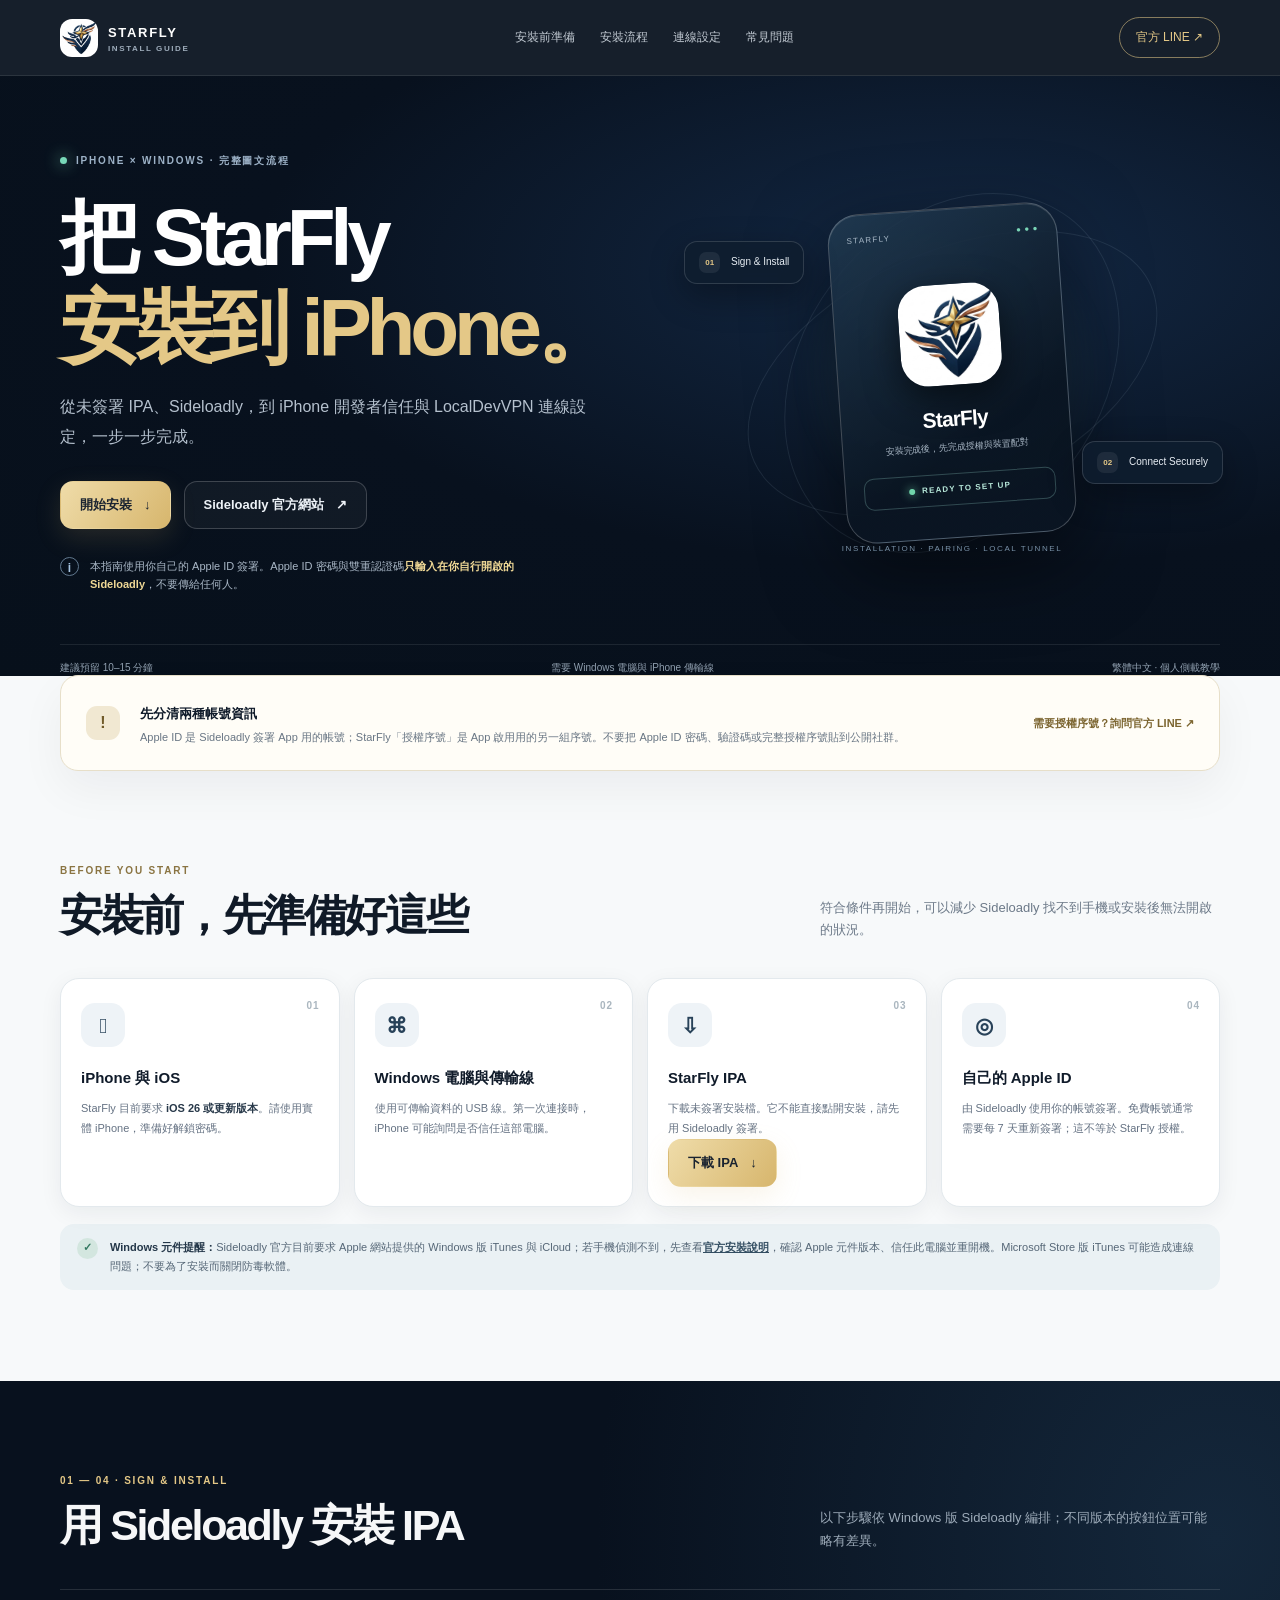
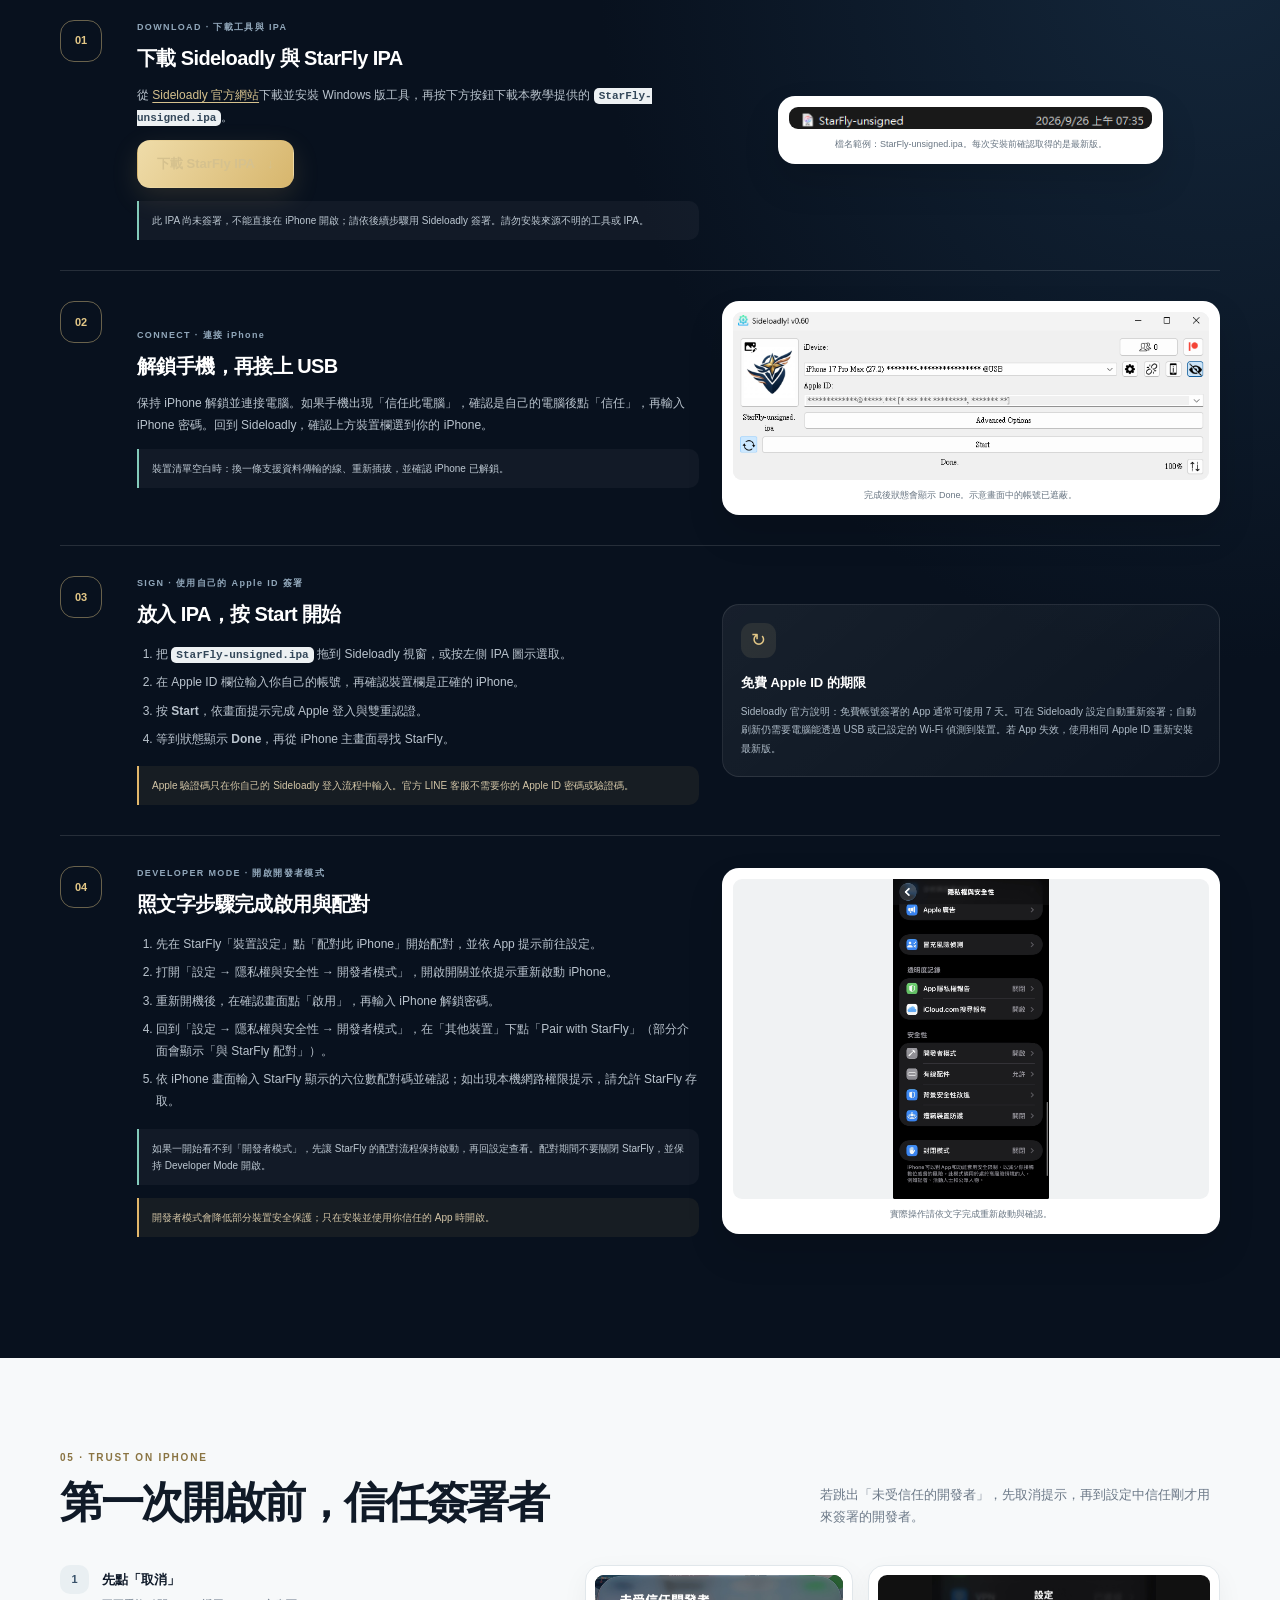
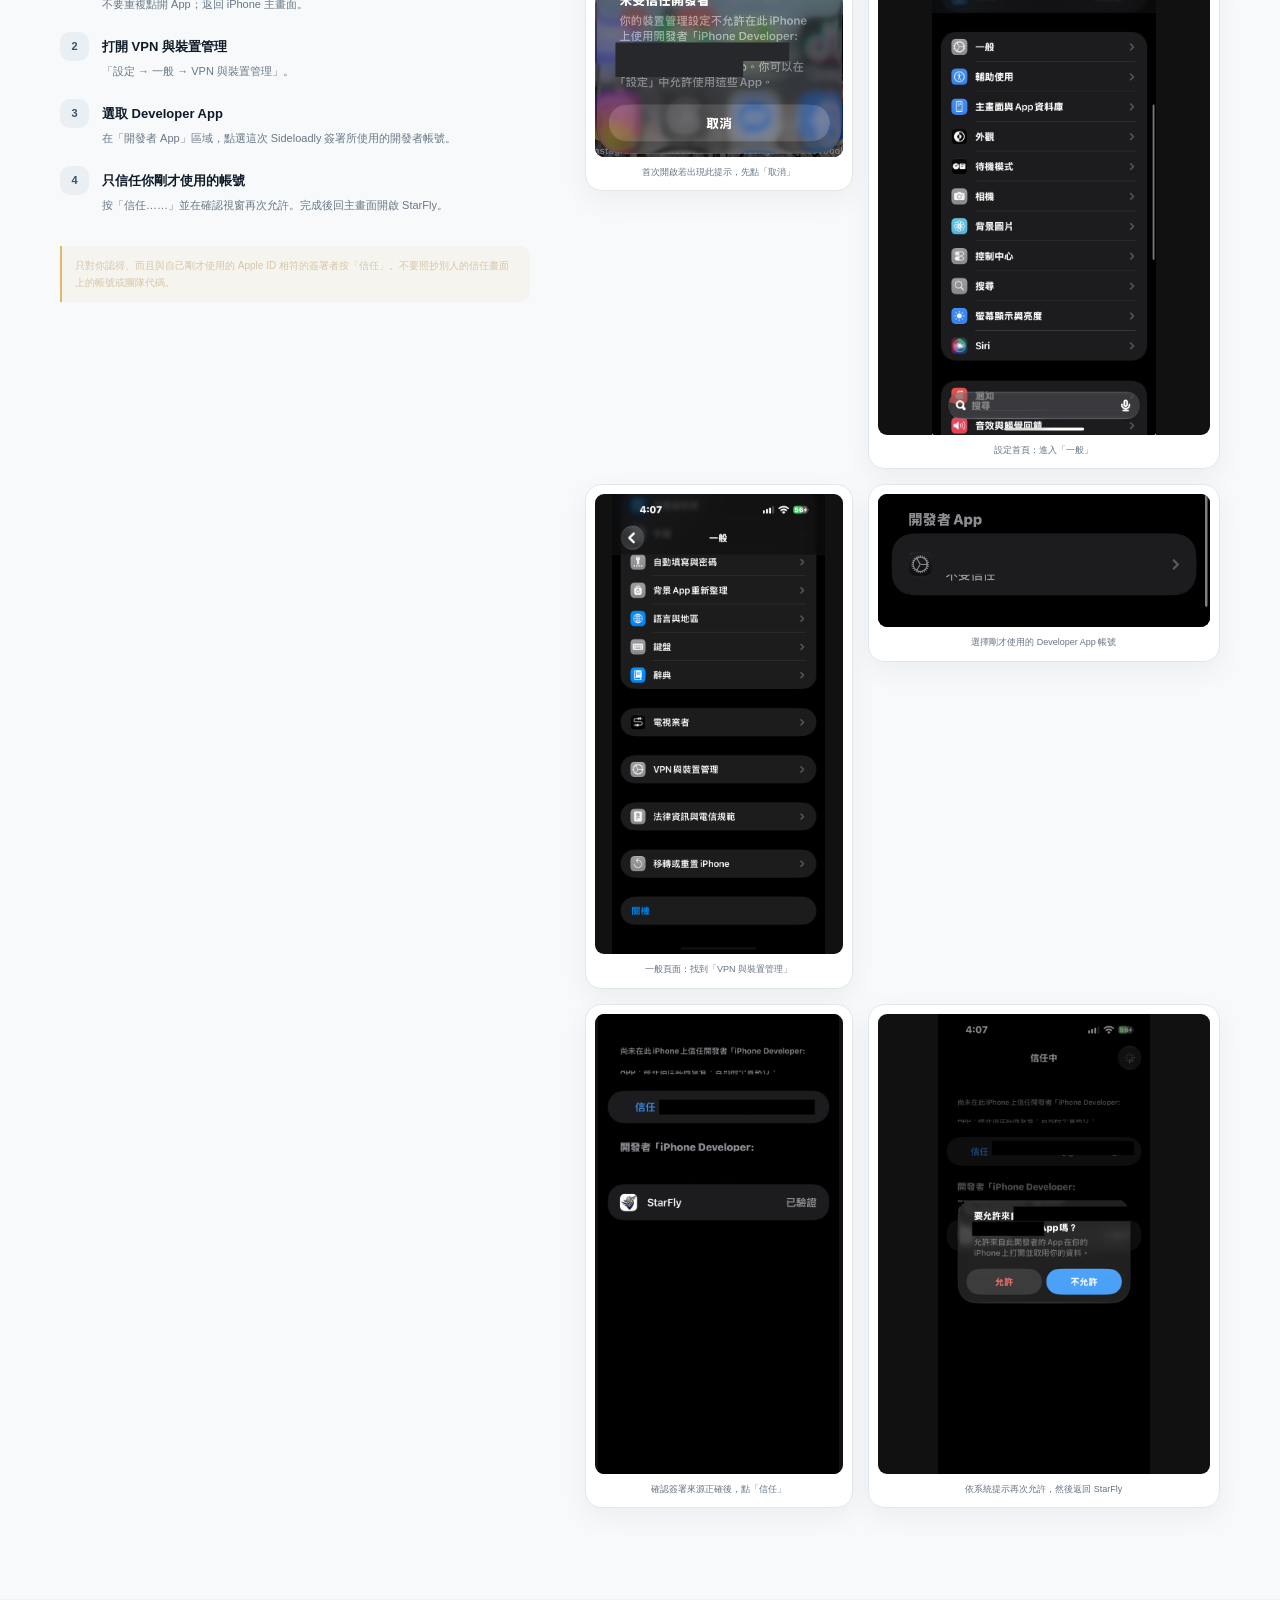
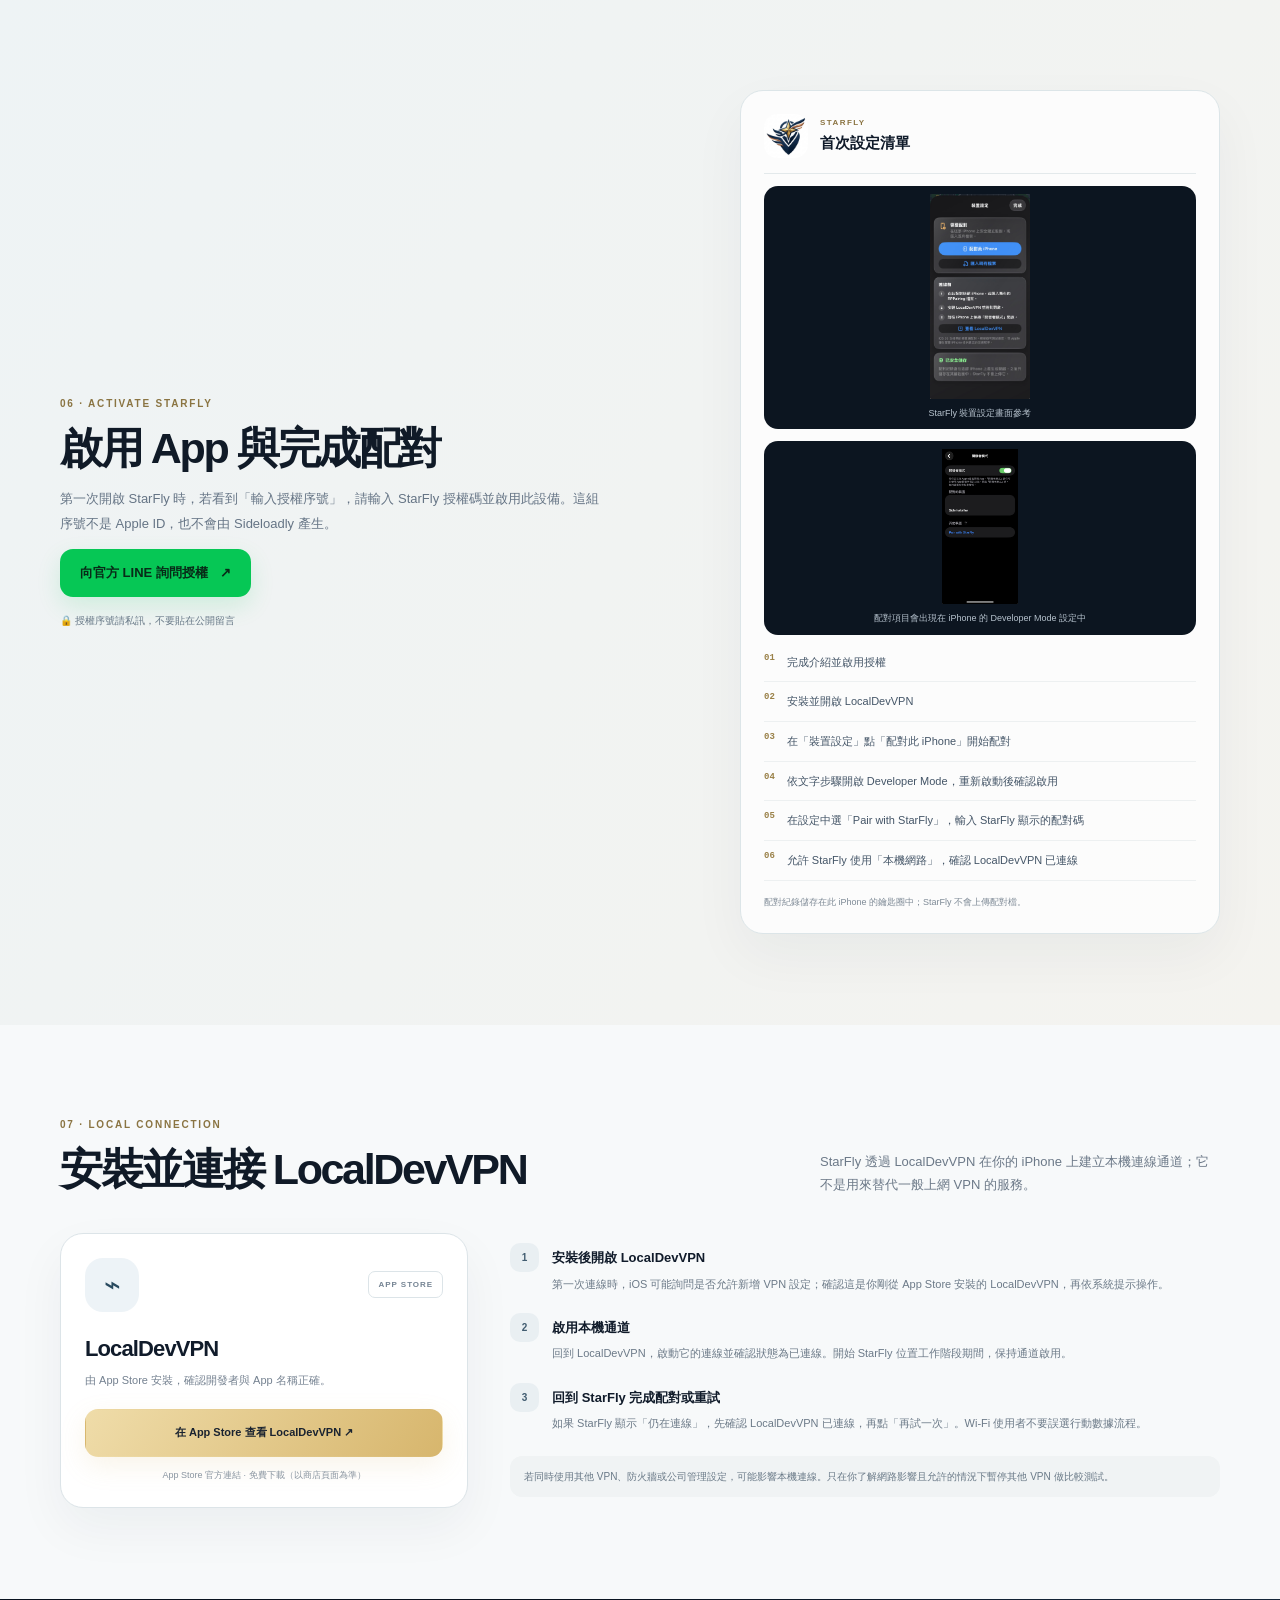
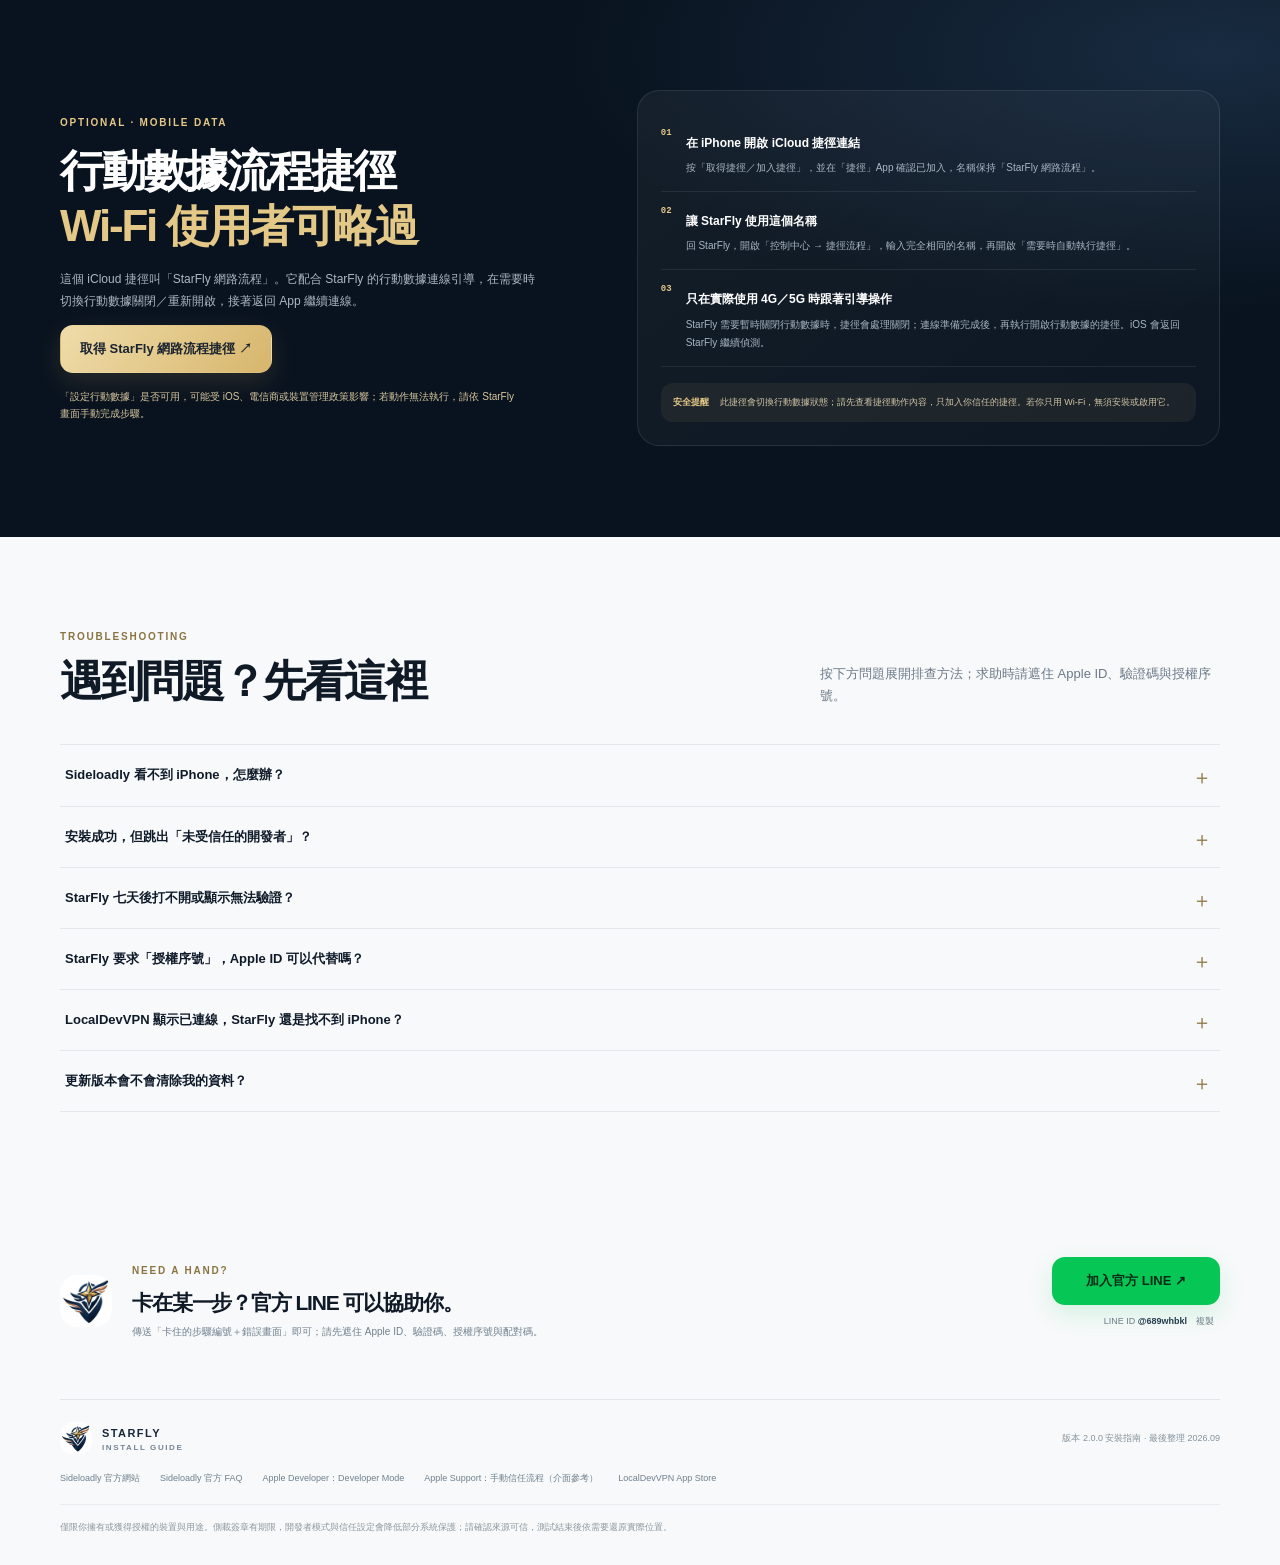
==== index.html @ 3bee4341 "Add files via upload" ====
<!doctype html>
<html lang="zh-Hant">
<head>
  <meta charset="utf-8">
  <meta name="viewport" content="width=device-width, initial-scale=1">
  <meta name="theme-color" content="#08111e">
  <meta name="description" content="StarFly iPhone 安裝教學：使用 Windows 與 Sideloadly 簽署安裝 IPA，設定開發者信任、LocalDevVPN 和 StarFly 網路流程捷徑。">
  <title>StarFly 安裝指南｜Sideloadly、LocalDevVPN 與捷徑設定</title>
  <link rel="icon" href="assets/starfly-icon.png" type="image/png">
  <link rel="stylesheet" href="styles.css">
</head>
<body>
  <a class="skip-link" href="#main">跳至教學內容</a>
  <header class="topbar">
    <a class="brand" href="#top" aria-label="StarFly 安裝指南首頁">
      <img src="assets/starfly-icon.png" alt="StarFly 圖示">
      <span>STARFLY <small>INSTALL GUIDE</small></span>
    </a>
    <nav aria-label="主要導覽">
      <a href="#prepare">安裝前準備</a>
      <a href="#install">安裝流程</a>
      <a href="#network">連線設定</a>
      <a href="#help">常見問題</a>
    </nav>
    <a class="top-contact" href="https://line.me/R/ti/p/@689whbkl" target="_blank" rel="noopener noreferrer">官方 LINE <span aria-hidden="true">↗</span></a>
  </header>

  <main id="main">
    <section class="hero wrap" id="top">
      <div class="hero-copy">
        <div class="eyebrow"><span class="live-dot"></span> iPHONE × WINDOWS · 完整圖文流程</div>
        <h1>把 StarFly<br><em>安裝到 iPhone。</em></h1>
        <p class="hero-lede">從未簽署 IPA、Sideloadly，到 iPhone 開發者信任與 LocalDevVPN 連線設定，一步一步完成。</p>
        <div class="hero-actions">
          <a class="button button-primary" href="#prepare">開始安裝 <span aria-hidden="true">↓</span></a>
          <a class="button button-quiet" href="https://sideloadly.io/" target="_blank" rel="noopener noreferrer">Sideloadly 官方網站 <span aria-hidden="true">↗</span></a>
        </div>
        <div class="hero-note"><span class="note-icon">i</span><span>本指南使用你自己的 Apple ID 簽署。Apple ID 密碼與雙重認證碼<strong>只輸入在你自行開啟的 Sideloadly</strong>，不要傳給任何人。</span></div>
      </div>
      <div class="hero-art" aria-label="StarFly 安裝流程示意">
        <div class="orbit orbit-one"></div><div class="orbit orbit-two"></div>
        <div class="hero-glow"></div>
        <div class="phone-card">
          <div class="phone-top"><span>STARFLY</span><span class="phone-signal">● ● ●</span></div>
          <img src="assets/starfly-icon.png" alt="StarFly App 圖示" class="phone-icon">
          <div class="phone-title">StarFly</div>
          <div class="phone-subtitle">安裝完成後，先完成授權與裝置配對</div>
          <div class="phone-status"><span></span> READY TO SET UP</div>
        </div>
        <div class="floating-tag tag-sign"><span>01</span> Sign & Install</div>
        <div class="floating-tag tag-connect"><span>02</span> Connect Securely</div>
        <div class="hero-caption">INSTALLATION · PAIRING · LOCAL TUNNEL</div>
      </div>
      <div class="hero-bottom"><span>建議預留 10–15 分鐘</span><span>需要 Windows 電腦與 iPhone 傳輸線</span><span>繁體中文 · 個人側載教學</span></div>
    </section>

    <section class="notice-strip wrap" aria-label="重要說明">
      <div class="notice-mark">!</div>
      <div><strong>先分清兩種帳號資訊</strong><p>Apple ID 是 Sideloadly 簽署 App 用的帳號；StarFly「授權序號」是 App 啟用用的另一組序號。不要把 Apple ID 密碼、驗證碼或完整授權序號貼到公開社群。</p></div>
      <a href="https://line.me/R/ti/p/@689whbkl" target="_blank" rel="noopener noreferrer">需要授權序號？詢問官方 LINE <span aria-hidden="true">↗</span></a>
    </section>

    <section class="section wrap" id="prepare">
      <div class="section-heading">
        <div><div class="eyebrow">BEFORE YOU START</div><h2>安裝前，先準備好這些</h2></div>
        <p>符合條件再開始，可以減少 Sideloadly 找不到手機或安裝後無法開啟的狀況。</p>
      </div>
      <div class="prep-grid">
        <article class="prep-card"><span class="prep-number">01</span><div class="prep-icon"></div><h3>iPhone 與 iOS</h3><p>StarFly 目前要求 <strong>iOS 26 或更新版本</strong>。請使用實體 iPhone，準備好解鎖密碼。</p></article>
        <article class="prep-card"><span class="prep-number">02</span><div class="prep-icon">⌘</div><h3>Windows 電腦與傳輸線</h3><p>使用可傳輸資料的 USB 線。第一次連接時，iPhone 可能詢問是否信任這部電腦。</p></article>
        <article class="prep-card"><span class="prep-number">03</span><div class="prep-icon">⇩</div><h3>StarFly IPA</h3><p>下載未簽署安裝檔。它不能直接點開安裝，請先用 Sideloadly 簽署。</p><a class="button button-primary" href="downloads/StarFly-unsigned.ipa" download="StarFly-unsigned.ipa">下載 IPA <span aria-hidden="true">↓</span></a></article>
        <article class="prep-card"><span class="prep-number">04</span><div class="prep-icon">◎</div><h3>自己的 Apple ID</h3><p>由 Sideloadly 使用你的帳號簽署。免費帳號通常需要每 7 天重新簽署；這不等於 StarFly 授權。</p></article>
      </div>
      <div class="small-callout"><span class="check">✓</span><span><strong>Windows 元件提醒：</strong>Sideloadly 官方目前要求 Apple 網站提供的 Windows 版 iTunes 與 iCloud；若手機偵測不到，先查看<a href="https://sideloadly.io/" target="_blank" rel="noopener noreferrer">官方安裝說明</a>，確認 Apple 元件版本、信任此電腦並重開機。Microsoft Store 版 iTunes 可能造成連線問題；不要為了安裝而關閉防毒軟體。</span></div>
    </section>

    <section class="section section-dark" id="install">
      <div class="wrap">
        <div class="section-heading">
          <div><div class="eyebrow">01 — 04 · SIGN & INSTALL</div><h2>用 Sideloadly 安裝 IPA</h2></div>
          <p>以下步驟依 Windows 版 Sideloadly 編排；不同版本的按鈕位置可能略有差異。</p>
        </div>

        <div class="steps">
          <article class="step-row">
            <div class="step-index">01</div>
            <div class="step-body"><div class="step-label">DOWNLOAD · 下載工具與 IPA</div><h3>下載 Sideloadly 與 StarFly IPA</h3><p>從 <a href="https://sideloadly.io/" target="_blank" rel="noopener noreferrer">Sideloadly 官方網站</a>下載並安裝 Windows 版工具，再按下方按鈕下載本教學提供的 <code>StarFly-unsigned.ipa</code>。</p><a class="button button-primary" href="downloads/StarFly-unsigned.ipa" download="StarFly-unsigned.ipa">下載 StarFly IPA <span aria-hidden="true">↓</span></a><div class="step-tip">此 IPA 尚未簽署，不能直接在 iPhone 開啟；請依後續步驟用 Sideloadly 簽署。請勿安裝來源不明的工具或 IPA。</div></div>
            <figure class="step-visual compact-figure"><img src="assets/01-ipa-file.png" alt="Windows 檔案總管中的 StarFly-unsigned IPA 檔案示意"><figcaption>檔名範例：StarFly-unsigned.ipa。每次安裝前確認取得的是最新版。</figcaption></figure>
          </article>

          <article class="step-row">
            <div class="step-index">02</div>
            <div class="step-body"><div class="step-label">CONNECT · 連接 iPhone</div><h3>解鎖手機，再接上 USB</h3><p>保持 iPhone 解鎖並連接電腦。如果手機出現「信任此電腦」，確認是自己的電腦後點「信任」，再輸入 iPhone 密碼。回到 Sideloadly，確認上方裝置欄選到你的 iPhone。</p><div class="step-tip">裝置清單空白時：換一條支援資料傳輸的線、重新插拔，並確認 iPhone 已解鎖。</div></div>
            <figure class="step-visual"><img src="assets/02-sideloadly.png" alt="Sideloadly 顯示已選擇 iPhone 與 StarFly IPA，狀態 Done"><figcaption>完成後狀態會顯示 Done。示意畫面中的帳號已遮蔽。</figcaption></figure>
          </article>

          <article class="step-row">
            <div class="step-index">03</div>
            <div class="step-body"><div class="step-label">SIGN · 使用自己的 Apple ID 簽署</div><h3>放入 IPA，按 Start 開始</h3><ol class="compact-list"><li>把 <code>StarFly-unsigned.ipa</code> 拖到 Sideloadly 視窗，或按左側 IPA 圖示選取。</li><li>在 Apple ID 欄位輸入你自己的帳號，再確認裝置欄是正確的 iPhone。</li><li>按 <strong>Start</strong>，依畫面提示完成 Apple 登入與雙重認證。</li><li>等到狀態顯示 <strong>Done</strong>，再從 iPhone 主畫面尋找 StarFly。</li></ol><div class="step-tip step-warning">Apple 驗證碼只在你自己的 Sideloadly 登入流程中輸入。官方 LINE 客服不需要你的 Apple ID 密碼或驗證碼。</div></div>
            <div class="mini-panel"><span class="mini-icon">↻</span><strong>免費 Apple ID 的期限</strong><p>Sideloadly 官方說明：免費帳號簽署的 App 通常可使用 7 天。可在 Sideloadly 設定自動重新簽署；自動刷新仍需要電腦能透過 USB 或已設定的 Wi‑Fi 偵測到裝置。若 App 失效，使用相同 Apple ID 重新安裝最新版。</p></div>
          </article>

          <article class="step-row">
            <div class="step-index">04</div>
            <div class="step-body"><div class="step-label">DEVELOPER MODE · 開啟開發者模式</div><h3>照文字步驟完成啟用與配對</h3><ol class="compact-list"><li>先在 StarFly「裝置設定」點「配對此 iPhone」開始配對，並依 App 提示前往設定。</li><li>打開「設定 → 隱私權與安全性 → 開發者模式」，開啟開關並依提示重新啟動 iPhone。</li><li>重新開機後，在確認畫面點「啟用」，再輸入 iPhone 解鎖密碼。</li><li>回到「設定 → 隱私權與安全性 → 開發者模式」，在「其他裝置」下點「Pair with StarFly」（部分介面會顯示「與 StarFly 配對」）。</li><li>依 iPhone 畫面輸入 StarFly 顯示的六位數配對碼並確認；如出現本機網路權限提示，請允許 StarFly 存取。</li></ol><div class="step-tip">如果一開始看不到「開發者模式」，先讓 StarFly 的配對流程保持啟動，再回設定查看。配對期間不要關閉 StarFly，並保持 Developer Mode 開啟。</div><div class="step-tip step-warning">開發者模式會降低部分裝置安全保護；只在安裝並使用你信任的 App 時開啟。</div></div>
            <figure class="step-visual devmode-visual"><img src="assets/06-developer-mode-enabled.png" alt="iPhone 隱私權與安全性中的開發者模式設定畫面"><figcaption>實際操作請依文字完成重新啟動與確認。</figcaption></figure>
          </article>
        </div>
      </div>
    </section>

    <section class="section wrap" id="trust">
      <div class="section-heading">
        <div><div class="eyebrow">05 · TRUST ON IPHONE</div><h2>第一次開啟前，信任簽署者</h2></div>
        <p>若跳出「未受信任的開發者」，先取消提示，再到設定中信任剛才用來簽署的開發者。</p>
      </div>
      <div class="trust-layout">
        <div class="trust-steps">
          <div class="trust-step"><span>1</span><div><strong>先點「取消」</strong><p>不要重複點開 App；返回 iPhone 主畫面。</p></div></div>
          <div class="trust-step"><span>2</span><div><strong>打開 VPN 與裝置管理</strong><p>「設定 → 一般 → VPN 與裝置管理」。</p></div></div>
          <div class="trust-step"><span>3</span><div><strong>選取 Developer App</strong><p>在「開發者 App」區域，點選這次 Sideloadly 簽署所使用的開發者帳號。</p></div></div>
          <div class="trust-step"><span>4</span><div><strong>只信任你剛才使用的帳號</strong><p>按「信任……」並在確認視窗再次允許。完成後回主畫面開啟 StarFly。</p></div></div>
          <div class="step-tip step-warning">只對你認得、而且與自己剛才使用的 Apple ID 相符的簽署者按「信任」。不要照抄別人的信任畫面上的帳號或團隊代碼。</div>
        </div>
        <div class="trust-gallery">
          <figure><img src="assets/08-untrusted-developer-redacted.png" alt="iPhone 首次開啟時的未受信任開發者提示，帳號與團隊代碼已遮蔽"><figcaption>首次開啟若出現此提示，先點「取消」</figcaption></figure>
          <figure><img src="assets/03-settings-general.png" alt="iPhone 設定頁面，顯示一般選項"><figcaption>設定首頁：進入「一般」</figcaption></figure>
          <figure><img src="assets/04-vpn-device-management.png" alt="iPhone 一般設定中的 VPN 與裝置管理選項"><figcaption>一般頁面：找到「VPN 與裝置管理」</figcaption></figure>
          <figure><img src="assets/09-developer-app-redacted.png" alt="開發者 App 清單，帳號已遮蔽"><figcaption>選擇剛才使用的 Developer App 帳號</figcaption></figure>
          <figure><img src="assets/10-trust-developer-redacted.png" alt="iPhone 信任開發者確認畫面，個人帳號已遮蔽"><figcaption>確認簽署來源正確後，點「信任」</figcaption></figure>
          <figure><img src="assets/11-trust-confirmation-redacted.png" alt="iPhone 再次確認是否允許開發者 App，個人帳號已遮蔽"><figcaption>依系統提示再次允許，然後返回 StarFly</figcaption></figure>
        </div>
      </div>
    </section>

    <section class="section section-tint" id="activate">
      <div class="wrap activation-layout">
        <div><div class="eyebrow">06 · ACTIVATE STARFLY</div><h2>啟用 App 與完成配對</h2><p class="section-intro">第一次開啟 StarFly 時，若看到「輸入授權序號」，請輸入 StarFly 授權碼並啟用此設備。這組序號不是 Apple ID，也不會由 Sideloadly 產生。</p><a class="button button-line" href="https://line.me/R/ti/p/@689whbkl" target="_blank" rel="noopener noreferrer">向官方 LINE 詢問授權 <span aria-hidden="true">↗</span></a><div class="privacy-chip">🔒 授權序號請私訊，不要貼在公開留言</div></div>
        <div class="activation-card"><div class="activation-card-head"><img src="assets/starfly-icon.png" alt=""><div><span>STARFLY</span><strong>首次設定清單</strong></div></div><figure class="setup-reference"><img src="assets/05-device-setup.png" alt="StarFly 裝置設定畫面，包含配對此 iPhone 與連線前準備"><figcaption>StarFly 裝置設定畫面參考</figcaption></figure><figure class="setup-reference setup-reference-compact"><img src="assets/07-pairing-settings-redacted.png" alt="iPhone Developer Mode 頁面中的 Pair with StarFly 選項，裝置名稱已遮蔽"><figcaption>配對項目會出現在 iPhone 的 Developer Mode 設定中</figcaption></figure><ul><li><span>01</span>完成介紹並啟用授權</li><li><span>02</span>安裝並開啟 LocalDevVPN</li><li><span>03</span>在「裝置設定」點「配對此 iPhone」開始配對</li><li><span>04</span>依文字步驟開啟 Developer Mode，重新啟動後確認啟用</li><li><span>05</span>在設定中選「Pair with StarFly」，輸入 StarFly 顯示的配對碼</li><li><span>06</span>允許 StarFly 使用「本機網路」，確認 LocalDevVPN 已連線</li></ul><div class="activation-foot">配對紀錄儲存在此 iPhone 的鑰匙圈中；StarFly 不會上傳配對檔。</div></div>
      </div>
    </section>

    <section class="section wrap" id="network">
      <div class="section-heading">
        <div><div class="eyebrow">07 · LOCAL CONNECTION</div><h2>安裝並連接 LocalDevVPN</h2></div>
        <p>StarFly 透過 LocalDevVPN 在你的 iPhone 上建立本機連線通道；它不是用來替代一般上網 VPN 的服務。</p>
      </div>
      <div class="vpn-layout">
        <div class="vpn-card">
          <div class="vpn-card-top"><div class="vpn-emblem">⌁</div><span class="store-badge">APP STORE</span></div>
          <div class="vpn-card-title">LocalDevVPN</div><p>由 App Store 安裝，確認開發者與 App 名稱正確。</p>
          <a class="button button-primary button-full" href="https://apps.apple.com/app/localdevvpn/id6755608044" target="_blank" rel="noopener noreferrer">在 App Store 查看 LocalDevVPN ↗</a>
          <span class="vpn-footnote">App Store 官方連結 · 免費下載（以商店頁面為準）</span>
        </div>
        <div class="vpn-instructions"><div class="vpn-line"><span>1</span><div><strong>安裝後開啟 LocalDevVPN</strong><p>第一次連線時，iOS 可能詢問是否允許新增 VPN 設定；確認這是你剛從 App Store 安裝的 LocalDevVPN，再依系統提示操作。</p></div></div><div class="vpn-line"><span>2</span><div><strong>啟用本機通道</strong><p>回到 LocalDevVPN，啟動它的連線並確認狀態為已連線。開始 StarFly 位置工作階段期間，保持通道啟用。</p></div></div><div class="vpn-line"><span>3</span><div><strong>回到 StarFly 完成配對或重試</strong><p>如果 StarFly 顯示「仍在連線」，先確認 LocalDevVPN 已連線，再點「再試一次」。Wi‑Fi 使用者不要誤選行動數據流程。</p></div></div><div class="subtle-note">若同時使用其他 VPN、防火牆或公司管理設定，可能影響本機連線。只在你了解網路影響且允許的情況下暫停其他 VPN 做比較測試。</div></div>
      </div>
    </section>

    <section class="section section-dark shortcut-section" id="shortcut">
      <div class="wrap shortcut-layout">
        <div><div class="eyebrow">OPTIONAL · MOBILE DATA</div><h2>行動數據流程捷徑<br><em>Wi‑Fi 使用者可略過</em></h2><p>這個 iCloud 捷徑叫「StarFly 網路流程」。它配合 StarFly 的行動數據連線引導，在需要時切換行動數據關閉／重新開啟，接著返回 App 繼續連線。</p><a class="button button-primary" href="https://www.icloud.com/shortcuts/21f20ca0ad8946f9ade191c02793a96c" target="_blank" rel="noopener noreferrer">取得 StarFly 網路流程捷徑 ↗</a><div class="shortcut-warning">「設定行動數據」是否可用，可能受 iOS、電信商或裝置管理政策影響；若動作無法執行，請依 StarFly 畫面手動完成步驟。</div></div>
        <div class="shortcut-steps"><div class="shortcut-step"><span>01</span><div><strong>在 iPhone 開啟 iCloud 捷徑連結</strong><p>按「取得捷徑／加入捷徑」，並在「捷徑」App 確認已加入，名稱保持「StarFly 網路流程」。</p></div></div><div class="shortcut-step"><span>02</span><div><strong>讓 StarFly 使用這個名稱</strong><p>回 StarFly，開啟「控制中心 → 捷徑流程」，輸入完全相同的名稱，再開啟「需要時自動執行捷徑」。</p></div></div><div class="shortcut-step"><span>03</span><div><strong>只在實際使用 4G／5G 時跟著引導操作</strong><p>StarFly 需要暫時關閉行動數據時，捷徑會處理關閉；連線準備完成後，再執行開啟行動數據的捷徑。iOS 會返回 StarFly 繼續偵測。</p></div></div><div class="shortcut-note"><strong>安全提醒</strong><span>此捷徑會切換行動數據狀態；請先查看捷徑動作內容，只加入你信任的捷徑。若你只用 Wi‑Fi，無須安裝或啟用它。</span></div></div>
      </div>
    </section>

    <section class="section wrap" id="help">
      <div class="section-heading"><div><div class="eyebrow">TROUBLESHOOTING</div><h2>遇到問題？先看這裡</h2></div><p>按下方問題展開排查方法；求助時請遮住 Apple ID、驗證碼與授權序號。</p></div>
      <div class="faq-list">
        <details><summary>Sideloadly 看不到 iPhone，怎麼辦？</summary><div><p>解鎖 iPhone、重新插拔資料線，並在手機端允許「信任此電腦」。確認電腦已安裝 Sideloadly 官方要求的 Apple 裝置元件；重新啟動 Sideloadly 和電腦後再試。不要下載不明的驅動程式。</p></div></details>
        <details><summary>安裝成功，但跳出「未受信任的開發者」？</summary><div><p>先取消提示，再到「設定 → 一般 → VPN 與裝置管理 → 開發者 App」，選取你剛才在 Sideloadly 使用的開發者並按「信任」。信任前先確認 IPA 來源和開發者身分。</p></div></details>
        <details><summary>StarFly 七天後打不開或顯示無法驗證？</summary><div><p>免費 Apple ID 的簽署效期通常為 7 天，且同時可側載的 App 數量有限。用同一個 Apple ID 重新側載最新版 IPA，或事先在 Sideloadly 啟用自動刷新並確保電腦能偵測 iPhone。更新時不要先刪除舊 App，否則可能清掉本機設定並需要重新配對。</p></div></details>
        <details><summary>StarFly 要求「授權序號」，Apple ID 可以代替嗎？</summary><div><p>不可以。Apple ID 只供 Sideloadly 簽署；StarFly 授權序號是獨立的設備授權。請透過官方 LINE <a href="https://line.me/R/ti/p/@689whbkl" target="_blank" rel="noopener noreferrer">@689whbkl</a> 詢問。不要在公開頁面張貼完整序號。</p></div></details>
        <details><summary>LocalDevVPN 顯示已連線，StarFly 還是找不到 iPhone？</summary><div><p>確認配對的是目前這部實體 iPhone，允許 StarFly 使用本機網路，並確認 LocalDevVPN 通道仍開啟。Wi‑Fi 請使用 Wi‑Fi 連線流程；只有真的在使用 4G／5G 時才選行動數據流程。前往 StarFly「設定 → 連線診斷」可查看狀態。</p></div></details>
        <details><summary>更新版本會不會清除我的資料？</summary><div><p>使用相同 Apple ID 安裝相同 StarFly App 的新版 IPA，通常可覆蓋更新並保留 App 資料。不要先刪除 App；若要換簽署帳號或遇到簽章錯誤，先洽官方 LINE 確認再處理。</p></div></details>
      </div>
    </section>

    <section class="closing wrap">
      <div class="closing-mark"><img src="assets/starfly-icon.png" alt="StarFly"></div>
      <div><div class="eyebrow">NEED A HAND?</div><h2>卡在某一步？官方 LINE 可以協助你。</h2><p>傳送「卡住的步驟編號＋錯誤畫面」即可；請先遮住 Apple ID、驗證碼、授權序號與配對碼。</p></div>
      <div class="line-cta"><a class="button button-line" href="https://line.me/R/ti/p/@689whbkl" target="_blank" rel="noopener noreferrer">加入官方 LINE ↗</a><button id="copyLine" type="button" aria-label="複製官方 LINE ID">LINE ID <strong>@689whbkl</strong>　複製</button><span id="copyStatus" aria-live="polite"></span></div>
    </section>
  </main>

  <footer class="footer wrap" id="sources">
    <div class="footer-top"><a class="brand footer-brand" href="#top"><img src="assets/starfly-icon.png" alt=""><span>STARFLY <small>INSTALL GUIDE</small></span></a><span>版本 2.0.0 安裝指南 · 最後整理 2026.09</span></div>
    <div class="footer-links"><a href="https://sideloadly.io/" target="_blank" rel="noopener noreferrer">Sideloadly 官方網站</a><a href="https://sideloadly.io/faq" target="_blank" rel="noopener noreferrer">Sideloadly 官方 FAQ</a><a href="https://developer.apple.com/documentation/xcode/enabling-developer-mode-on-a-device?language=objc" target="_blank" rel="noopener noreferrer">Apple Developer：Developer Mode</a><a href="https://support.apple.com/zh-tw/118254" target="_blank" rel="noopener noreferrer">Apple Support：手動信任流程（介面參考）</a><a href="https://apps.apple.com/app/localdevvpn/id6755608044" target="_blank" rel="noopener noreferrer">LocalDevVPN App Store</a></div>
    <div class="footer-disclaimer">僅限你擁有或獲得授權的裝置與用途。側載簽章有期限，開發者模式與信任設定會降低部分系統保護；請確認來源可信，測試結束後依需要還原實際位置。</div>
  </footer>
  <script src="script.js"></script>
</body>
</html>
---- styles.css ----
:root {
  --navy: #08111e;
  --navy-soft: #101e2e;
  --ink: #101b2a;
  --muted: #667787;
  --gold: #e4c887;
  --line: #dce4e9;
  --paper: #f7f9fa;
  --max: 1160px;
}

* { box-sizing: border-box; }
html { scroll-behavior: smooth; scroll-padding-top: 92px; }
body {
  margin: 0;
  background: var(--paper);
  color: var(--ink);
  font-family: -apple-system, BlinkMacSystemFont, "Segoe UI", "Microsoft JhengHei", sans-serif;
  line-height: 1.7;
  -webkit-font-smoothing: antialiased;
}
a { color: inherit; }
img { display: block; max-width: 100%; }
.wrap { width: min(var(--max), calc(100% - 48px)); margin-inline: auto; }
.skip-link { position: absolute; left: -9999px; top: 0; }
.skip-link:focus { left: 14px; z-index: 99; padding: 12px; background: #fff; color: #000; }

.topbar {
  position: sticky; top: 0; z-index: 50; height: 76px;
  display: flex; align-items: center; justify-content: space-between; gap: 24px;
  padding-inline: max(24px, calc((100% - var(--max)) / 2));
  color: #fff; background: rgba(8, 17, 30, .94);
  border-bottom: 1px solid rgba(255, 255, 255, .09); backdrop-filter: blur(18px);
}
.brand { display: flex; align-items: center; gap: 10px; min-width: max-content; color: inherit; text-decoration: none; font-size: 13px; font-weight: 800; letter-spacing: .13em; }
.brand img { width: 38px; height: 38px; border-radius: 12px; }
.brand small { display: block; color: #9eacbb; font-size: 8px; font-weight: 600; letter-spacing: .2em; line-height: 1.2; }
.topbar nav { display: flex; align-items: center; gap: 25px; }
.topbar nav a, .top-contact { color: #c3cbd4; font-size: 12px; text-decoration: none; }
.topbar nav a:hover, .footer-links a:hover { color: var(--gold); }
.top-contact { padding: 9px 16px; border: 1px solid rgba(228, 200, 135, .55); border-radius: 999px; color: var(--gold); white-space: nowrap; }

.hero {
  position: relative; isolation: isolate; display: grid;
  grid-template-columns: 1.05fr .95fr; align-items: center; gap: 32px;
  min-height: 600px; padding-block: 70px 76px; color: #fff;
}
.hero::before {
  position: absolute; z-index: -1; content: "";
  inset: 0 calc((100vw - min(var(--max), 100vw - 48px)) / -2);
  background: radial-gradient(ellipse at 75% 32%, #132844, #08111e 52%, #07101b);
}
.eyebrow { display: flex; align-items: center; gap: 9px; color: #8a7442; font-size: 10px; font-weight: 700; letter-spacing: .18em; text-transform: uppercase; }
.hero .eyebrow { color: #9db2c7; }
.live-dot { width: 7px; height: 7px; border-radius: 50%; background: #78d8b8; box-shadow: 0 0 15px #78d8b8; }
.hero h1 { margin: 24px 0 18px; font-size: clamp(48px, 6.5vw, 80px); font-weight: 800; line-height: 1.13; letter-spacing: -.065em; }
.hero h1 em, .shortcut-layout h2 em { color: var(--gold); font-style: normal; }
.hero-lede { max-width: 540px; color: #b5c1ce; font-size: 16px; line-height: 1.9; }
.hero-actions { display: flex; align-items: center; gap: 13px; flex-wrap: wrap; margin-top: 28px; }
.button { display: inline-flex; align-items: center; justify-content: center; gap: 12px; min-height: 48px; padding: 0 19px; border: 1px solid transparent; border-radius: 13px; font-size: 13px; font-weight: 700; text-decoration: none; transition: transform .18s, box-shadow .18s; }
.button:hover { transform: translateY(-2px); }
.button-primary { color: #1a2330; background: linear-gradient(125deg, #efdca9, #d7b66d); box-shadow: 0 9px 27px rgba(217, 183, 109, .15); }
.button-quiet { border-color: rgba(255, 255, 255, .19); color: #edf2f7; background: rgba(255, 255, 255, .04); }
.hero-note { display: flex; align-items: flex-start; gap: 11px; max-width: 515px; margin-top: 28px; color: #a9b7c6; font-size: 11px; line-height: 1.7; }
.hero-note strong { color: #f0d996; }
.note-icon { flex: none; display: grid; place-items: center; width: 19px; height: 19px; border: 1px solid #61788e; border-radius: 50%; color: #a7c5e2; font-size: 12px; font-weight: 700; }

.hero-art { position: relative; isolation: isolate; display: grid; place-items: center; min-height: 390px; }
.hero-glow { position: absolute; width: 310px; height: 310px; border-radius: 50%; background: radial-gradient(circle, rgba(101, 179, 197, .25), transparent 70%); filter: blur(9px); }
.orbit { position: absolute; border: 1px solid rgba(184, 211, 227, .11); border-radius: 50%; transform: rotate(-24deg); }
.orbit-one { width: 435px; height: 245px; }
.orbit-two { width: 300px; height: 390px; transform: rotate(37deg); }
.phone-card { position: relative; width: 230px; min-height: 330px; padding: 19px 18px 20px; border: 1px solid rgba(255,255,255,.23); border-radius: 31px; background: linear-gradient(150deg, rgba(33,58,81,.88), rgba(10,21,34,.97) 67%); box-shadow: 0 28px 80px #0008, inset 0 1px 0 #ffffff20; text-align: center; transform: rotate(-4deg); }
.phone-top { display: flex; justify-content: space-between; color: #a9b9c8; font-size: 8px; letter-spacing: .16em; }
.phone-signal { color: #79d5b6; letter-spacing: .08em; }
.phone-icon { width: 101px; height: 101px; margin: 42px auto 16px; border-radius: 28px; object-fit: cover; box-shadow: 0 12px 35px #0008; }
.phone-title { font-size: 21px; font-weight: 800; letter-spacing: -.04em; }
.phone-subtitle { max-width: 160px; margin: 5px auto 18px; color: #a7b5c3; font-size: 9px; line-height: 1.55; }
.phone-status { display: flex; align-items: center; justify-content: center; gap: 7px; padding: 8px; border: 1px solid #6b9b9a66; border-radius: 10px; color: #b8e9db; font-size: 8px; font-weight: 700; letter-spacing: .14em; }
.phone-status span { width: 6px; height: 6px; border-radius: 50%; background: #70d4aa; box-shadow: 0 0 10px #70d4aa; }
.floating-tag { position: absolute; z-index: 2; padding: 10px 14px; border: 1px solid rgba(255,255,255,.14); border-radius: 13px; color: #e9eff5; background: rgba(15,30,47,.86); font-size: 10px; box-shadow: 0 12px 35px #0005; backdrop-filter: blur(10px); }
.floating-tag span { display: inline-grid; place-items: center; width: 21px; height: 21px; margin-right: 8px; border-radius: 7px; color: var(--gold); background: #ffffff12; font-size: 8px; font-weight: 800; }
.tag-sign { top: 63px; left: 0; }
.tag-connect { right: -3px; bottom: 84px; }
.hero-caption { position: absolute; bottom: 12px; color: #7890a6; font-size: 8px; letter-spacing: .2em; }
.hero-bottom { position: absolute; right: 0; bottom: 0; left: 0; display: flex; justify-content: space-between; gap: 8px; padding-top: 14px; border-top: 1px solid #ffffff16; color: #91a0b0; font-size: 10px; }

.notice-strip { position: relative; z-index: 3; display: grid; grid-template-columns: 38px 1fr auto; align-items: center; gap: 16px; margin-top: -1px; padding: 23px 25px; border: 1px solid #e7dfc9; border-radius: 18px; background: #fffdf7; box-shadow: 0 18px 45px #071a2a0d; }
.notice-mark { display: grid; place-items: center; width: 34px; height: 34px; border-radius: 11px; color: #715b2a; background: #f1e8d2; font-weight: 800; }
.notice-strip strong { font-size: 13px; }
.notice-strip p { margin: 2px 0 0; color: #697684; font-size: 11px; }
.notice-strip > a { color: #7c6530; font-size: 11px; font-weight: 700; text-decoration: none; white-space: nowrap; }
.section { padding-block: 91px; }
.section-heading { display: flex; align-items: flex-end; justify-content: space-between; gap: 30px; margin-bottom: 37px; }
.section-heading h2, .activation-layout h2, .photos-layout h2, .closing h2 { margin: 11px 0 0; color: #101a27; font-size: clamp(28px, 4vw, 43px); line-height: 1.2; letter-spacing: -.055em; }
.section-heading > p { max-width: 400px; margin: 0; color: #6c7988; font-size: 13px; }

.prep-grid { display: grid; grid-template-columns: repeat(4, 1fr); gap: 14px; }
.prep-card { position: relative; min-height: 226px; padding: 24px 20px 19px; border: 1px solid #e3e9ed; border-radius: 19px; background: #fff; box-shadow: 0 6px 22px #0b1c2810; }
.prep-number { position: absolute; top: 18px; right: 19px; color: #aab6bf; font-size: 10px; font-weight: 700; letter-spacing: .1em; }
.prep-icon { display: grid; place-items: center; width: 44px; height: 44px; margin-bottom: 18px; border-radius: 14px; color: #284259; background: #eef3f7; font-size: 21px; font-weight: 700; }
.prep-card h3 { margin: 0 0 8px; font-size: 15px; }
.prep-card p { margin: 0; color: #657283; font-size: 11px; line-height: 1.8; }
.prep-card p strong { color: #28394a; }
.prep-card code, .step-body code { padding: 2px 5px; border-radius: 5px; color: #34485a; background: #edf1f3; font: 600 .92em ui-monospace, SFMono-Regular, Consolas, monospace; }
.text-link { display: inline-block; margin-top: 9px; color: #947531; font-size: 10px; font-weight: 700; text-decoration: none; }
.small-callout { display: flex; align-items: flex-start; gap: 12px; margin-top: 17px; padding: 14px 17px; border-radius: 14px; color: #566777; background: #eaf1f4; font-size: 11px; line-height: 1.75; }
.small-callout a { color: #334e62; font-weight: 700; }
.small-callout strong { color: #243749; }
.check { flex: none; display: grid; place-items: center; width: 21px; height: 21px; border-radius: 50%; color: #31775f; background: #d3e6df; font-weight: 800; }

.section-dark { position: relative; overflow: hidden; color: #fff; background: radial-gradient(ellipse at 95% 10%, #14273b, transparent 36%), #08111e; }
.section-dark .section-heading h2 { color: #f6f7f8; }
.section-dark .section-heading > p { color: #9dabb9; }
.section-dark .eyebrow { color: var(--gold); }
.steps { display: grid; }
.step-row { display: grid; grid-template-columns: 54px minmax(0, 1.06fr) minmax(280px, .94fr); align-items: center; gap: 23px; padding: 30px 0; border-top: 1px solid rgba(255,255,255,.12); }
.step-index { align-self: start; display: grid; place-items: center; width: 42px; height: 42px; border: 1px solid rgba(228,200,135,.44); border-radius: 14px; color: var(--gold); font-size: 11px; font-weight: 800; }
.step-label { color: #91a7ba; font-size: 9px; font-weight: 700; letter-spacing: .15em; }
.step-body h3 { margin: 6px 0 9px; font-size: 20px; letter-spacing: -.03em; }
.step-body > p, .step-body li { color: #bac4ce; font-size: 12px; line-height: 1.85; }
.step-body > p { margin: 0 0 12px; }
.step-body a { color: #d5c18e; text-underline-offset: 3px; }
.step-tip { margin-top: 13px; padding: 11px 13px; border-left: 2px solid #83cbbb; border-radius: 0 10px 10px 0; color: #bdc8d2; background: #ffffff0a; font-size: 10px; line-height: 1.7; }
.step-warning { border-color: #e2b76b; color: #d4c6a7; background: #e2b76b12; }
.compact-list { margin: 9px 0; padding-left: 19px; }
.compact-list li { padding: 3px 0; }
.step-visual { margin: 0; padding: 10px; border: 1px solid #ffffff19; border-radius: 17px; background: #fff; box-shadow: 0 18px 36px #0002; }
.step-visual img { width: 100%; max-height: 255px; border-radius: 9px; background: #f0f2f3; object-fit: contain; object-position: center; }
.step-visual figcaption { padding: 8px 4px 1px; color: #687582; font-size: 9px; text-align: center; }
.devmode-visual img { max-height: 320px; object-position: top; }
.compact-figure { max-width: 385px; justify-self: center; }
.compact-figure img { max-height: 175px; }
.mini-panel { align-self: center; padding: 18px; border: 1px solid #ffffff18; border-radius: 17px; background: linear-gradient(140deg, #ffffff10, #ffffff05); }
.mini-icon { display: grid; place-items: center; width: 35px; height: 35px; margin-bottom: 10px; border-radius: 11px; color: var(--gold); background: #d5c18e1b; font-size: 18px; }
.mini-panel strong { font-size: 13px; }
.mini-panel p { margin: 8px 0 0; color: #aebbc7; font-size: 10px; line-height: 1.85; }
.trust-layout { display: grid; grid-template-columns: .85fr 1.15fr; align-items: start; gap: 55px; }
.trust-steps { display: grid; gap: 18px; }
.trust-step { display: flex; align-items: flex-start; gap: 13px; }
.trust-step > span { flex: none; display: grid; place-items: center; width: 29px; height: 29px; border-radius: 10px; color: #385169; background: #e9eff2; font-size: 11px; font-weight: 800; }
.trust-step strong { font-size: 13px; }
.trust-step p { margin: 3px 0 0; color: #687787; font-size: 11px; }
.trust-gallery { display: grid; grid-template-columns: .76fr 1fr; align-items: start; gap: 15px; }
.trust-gallery figure { margin: 0; padding: 9px; border: 1px solid #e1e7eb; border-radius: 16px; background: #fff; box-shadow: 0 9px 27px #1122310d; }
.trust-gallery img { width: 100%; max-height: 460px; border-radius: 9px; background: #111; object-fit: contain; object-position: top; }
.trust-gallery figcaption { padding: 8px 1px 1px; color: #657384; font-size: 9px; text-align: center; }

.section-tint { background: linear-gradient(120deg, #eef3f5, #f4f3ef); }
.activation-layout { display: grid; grid-template-columns: 1fr .8fr; align-items: center; gap: 80px; }
.activation-layout h2, .photos-layout h2 { color: #101a27; }
.section-intro { max-width: 540px; color: #657485; font-size: 13px; line-height: 1.9; }
.button-line { color: #082b18; background: #06c755; box-shadow: 0 9px 25px #06c75524; }
.privacy-chip { margin-top: 15px; color: #677887; font-size: 10px; }
.activation-card { padding: 23px; border: 1px solid #dce5e8; border-radius: 23px; background: #ffffffc9; box-shadow: 0 22px 55px #172c3b0c; }
.activation-card-head { display: flex; align-items: center; gap: 12px; padding-bottom: 15px; border-bottom: 1px solid #e3e9eb; }
.activation-card-head img { width: 44px; height: 44px; border-radius: 13px; }
.activation-card-head span { display: block; color: #8b7442; font-size: 8px; font-weight: 800; letter-spacing: .18em; }
.activation-card-head strong { display: block; font-size: 15px; }
.activation-card ul { margin: 8px 0; padding: 0; list-style: none; }
.activation-card li { display: flex; align-items: flex-start; gap: 12px; padding: 10px 0; border-bottom: 1px solid #edf0f1; color: #445567; font-size: 11px; line-height: 1.7; }
.activation-card li span { color: #9a8148; font: 700 9px ui-monospace, monospace; }
.activation-foot { padding-top: 6px; color: #7e8a96; font-size: 9px; }
.setup-reference { margin: 12px 0 8px; padding: 8px; border-radius: 14px; background: #0c1520; }
.setup-reference img { display: block; width: 100%; height: 205px; border-radius: 8px; object-fit: contain; object-position: center; }
.setup-reference figcaption { padding: 7px 0 0; color: #b7c3ce; font-size: 9px; text-align: center; }
.setup-reference-compact img { height: 155px; }

.vpn-layout { display: grid; grid-template-columns: .73fr 1.27fr; align-items: center; gap: 42px; }
.vpn-card { padding: 24px; border: 1px solid #dce4e8; border-radius: 23px; background: #fff; box-shadow: 0 20px 50px #182b3b0d; }
.vpn-card-top { display: flex; align-items: center; justify-content: space-between; }
.vpn-emblem { display: grid; place-items: center; width: 54px; height: 54px; border-radius: 18px; color: #294a5f; background: #edf3f7; font-size: 28px; }
.store-badge { padding: 6px 9px; border: 1px solid #dce4e8; border-radius: 7px; color: #758493; font-size: 8px; font-weight: 700; letter-spacing: .12em; }
.vpn-card-title { margin-top: 18px; font-size: 22px; font-weight: 800; letter-spacing: -.04em; }
.vpn-card p { margin: 4px 0 19px; color: #748190; font-size: 11px; }
.button-full { width: 100%; font-size: 11px; }
.vpn-footnote { display: block; margin-top: 11px; color: #8995a0; font-size: 9px; text-align: center; }
.vpn-instructions { display: grid; gap: 19px; }
.vpn-line { display: flex; align-items: flex-start; gap: 13px; }
.vpn-line > span { flex: none; display: grid; place-items: center; width: 29px; height: 29px; border-radius: 10px; color: #415c70; background: #e9eff2; font-size: 10px; font-weight: 800; }
.vpn-line strong { font-size: 13px; }
.vpn-line p { margin: 4px 0 0; color: #6c7a88; font-size: 11px; line-height: 1.8; }
.subtle-note { margin-top: 3px; padding: 12px 14px; border-radius: 12px; color: #697987; background: #f0f3f4; font-size: 10px; line-height: 1.7; }

.shortcut-section { background: radial-gradient(ellipse at 95% 10%, #182b40, transparent 38%), #09131f; }
.shortcut-layout { display: grid; grid-template-columns: .93fr 1.07fr; align-items: center; gap: 70px; }
.shortcut-layout h2 { margin: 12px 0 15px; font-size: clamp(29px, 4vw, 44px); line-height: 1.25; letter-spacing: -.05em; }
.shortcut-layout > div:first-child > p { max-width: 480px; color: #acb8c4; font-size: 12px; line-height: 1.9; }
.shortcut-warning { max-width: 460px; margin-top: 15px; color: #d7c69e; font-size: 10px; line-height: 1.7; }
.shortcut-steps { padding: 23px; border: 1px solid #ffffff18; border-radius: 22px; background: linear-gradient(145deg, #ffffff0c, #ffffff05); }
.shortcut-step { display: flex; gap: 14px; padding: 14px 0; border-bottom: 1px solid #ffffff14; }
.shortcut-step > span { color: var(--gold); font: 700 9px ui-monospace, monospace; }
.shortcut-step strong { font-size: 12px; }
.shortcut-step p { margin: 4px 0 0; color: #a8b6c2; font-size: 10px; line-height: 1.8; }
.shortcut-note { display: flex; gap: 11px; margin-top: 16px; padding: 12px; border-radius: 12px; color: #d0c5a7; background: #d8bd7b12; font-size: 9px; line-height: 1.7; }
.shortcut-note strong { color: var(--gold); white-space: nowrap; }

.faq-list { border-top: 1px solid #e1e7ea; }
.faq-list details { border-bottom: 1px solid #e1e7ea; }
.faq-list summary { position: relative; padding: 19px 45px 19px 5px; cursor: pointer; list-style: none; font-size: 13px; font-weight: 700; }
.faq-list summary::-webkit-details-marker { display: none; }
.faq-list summary::after { position: absolute; top: 15px; right: 8px; color: #8f7846; content: "＋"; font-size: 20px; font-weight: 400; }
.faq-list details[open] summary::after { content: "−"; }
.faq-list details > div { max-width: 850px; padding: 0 45px 18px 5px; color: #657485; font-size: 11px; line-height: 1.9; }
.faq-list p { margin: 0; }
.faq-list a { color: #79632f; font-weight: 700; }

.closing { display: grid; grid-template-columns: 52px 1fr auto; align-items: center; gap: 20px; padding-block: 54px; }
.closing-mark img { width: 52px; height: 52px; border-radius: 17px; }
.closing h2 { font-size: 21px; }
.closing p { margin: 8px 0 0; color: #71808e; font-size: 10px; }
.line-cta { text-align: right; }
.line-cta .button { min-width: 168px; }
.line-cta button { display: block; margin: 8px 0 0 auto; border: 0; color: #6c7a86; background: none; font: inherit; font-size: 9px; cursor: pointer; }
.line-cta button strong { color: #253c4c; }
.line-cta #copyStatus { display: block; min-height: 15px; color: #228858; font-size: 9px; }
.footer { padding-block: 22px 30px; border-top: 1px solid #e1e7e9; }
.footer-top { display: flex; align-items: center; justify-content: space-between; gap: 20px; color: #85919b; font-size: 9px; }
.footer-brand { color: #182738; font-size: 11px; }
.footer-brand img { width: 32px; height: 32px; }
.footer-brand small { color: #768594; }
.footer-links { display: flex; flex-wrap: wrap; gap: 9px 20px; padding-block: 17px; }
.footer-links a { color: #70808e; font-size: 9px; text-decoration: none; }
.footer-disclaimer { padding-top: 14px; border-top: 1px solid #e8ecee; color: #8c979f; font-size: 9px; line-height: 1.8; }

@media (max-width: 900px) {
  .topbar { padding-inline: 22px; }
  .topbar nav { gap: 14px; }
  .topbar nav a { font-size: 10px; }
  .hero { grid-template-columns: 1.1fr .9fr; gap: 10px; min-height: 540px; }
  .hero-art { transform: scale(.9); }
  .prep-grid { grid-template-columns: repeat(2, 1fr); }
  .step-row { grid-template-columns: 45px 1fr 285px; gap: 15px; }
  .trust-layout { gap: 30px; }
  .activation-layout { gap: 36px; }
  .shortcut-layout { gap: 35px; }
  .photos-layout { gap: 25px 36px; }
}

@media (max-width: 680px) {
  html { scroll-padding-top: 112px; }
  .wrap { width: min(100% - 34px, var(--max)); }
  .topbar { height: auto; min-height: 66px; flex-wrap: wrap; gap: 0; padding: 9px 17px 7px; }
  .brand { font-size: 11px; }
  .brand img { width: 34px; height: 34px; }
  .topbar nav { order: 3; display: flex; width: 100%; gap: 20px; overflow-x: auto; padding-top: 8px; scrollbar-width: none; }
  .topbar nav::-webkit-scrollbar { display: none; }
  .topbar nav a { flex: none; font-size: 10px; }
  .top-contact { margin-left: auto; padding: 8px 12px; font-size: 10px; }
  .hero { display: block; min-height: 0; padding-block: 64px 72px; }
  .hero::before { inset: 0 -17px; }
  .hero h1 { font-size: 54px; }
  .hero-lede { font-size: 14px; }
  .hero-note { font-size: 10px; }
  .hero-art { min-height: 380px; margin-top: 12px; transform: none; }
  .phone-card { width: 214px; min-height: 315px; }
  .orbit-one { width: 350px; height: 222px; }
  .orbit-two { width: 260px; height: 350px; }
  .tag-sign { top: 58px; left: 0; }
  .tag-connect { right: -4px; bottom: 73px; }
  .hero-bottom { flex-wrap: wrap; justify-content: flex-start; gap: 7px 16px; font-size: 9px; }
  .notice-strip { grid-template-columns: 34px 1fr; gap: 10px; margin-top: 0; padding: 17px; }
  .notice-strip > div:nth-child(2), .notice-strip > a { grid-column: 2; white-space: normal; }
  .section { padding-block: 65px; }
  .section-heading { display: block; margin-bottom: 26px; }
  .section-heading h2, .activation-layout h2, .photos-layout h2 { font-size: 32px; }
  .section-heading > p { margin-top: 12px; font-size: 11px; }
  .prep-grid { gap: 10px; }
  .prep-card { min-height: 0; padding: 19px 15px; }
  .prep-icon { width: 39px; height: 39px; margin-bottom: 13px; }
  .prep-card h3 { font-size: 13px; }
  .prep-card p, .small-callout { font-size: 10px; }
  .step-row { grid-template-columns: 37px 1fr; gap: 13px; padding: 24px 0; }
  .step-index { width: 34px; height: 34px; font-size: 9px; }
  .step-body h3 { font-size: 18px; }
  .step-body > p, .step-body li { font-size: 11px; }
  .step-visual, .mini-panel { grid-column: 2; justify-self: stretch; max-width: none; }
  .step-visual img { max-height: 290px; }
  .compact-figure img { max-height: 160px; }
  .trust-layout, .activation-layout, .vpn-layout, .shortcut-layout { grid-template-columns: 1fr; gap: 27px; }
  .trust-gallery { grid-template-columns: .72fr 1fr; gap: 9px; }
  .trust-gallery figure { padding: 6px; }
  .trust-gallery img { max-height: 400px; }
  .trust-gallery figcaption { font-size: 8px; }
  .activation-card { padding: 19px; }
  .setup-reference img { height: 185px; }
  .vpn-card { max-width: 410px; }
  .shortcut-layout h2 { font-size: 34px; }
  .shortcut-steps { padding: 16px; }
  .closing { grid-template-columns: 42px 1fr; gap: 13px; padding-block: 39px; }
  .closing-mark img { width: 42px; height: 42px; border-radius: 14px; }
  .closing h2 { font-size: 18px; }
  .line-cta { grid-column: 1 / -1; display: flex; align-items: center; flex-wrap: wrap; gap: 7px 12px; text-align: left; }
  .line-cta .button { min-width: 0; }
  .line-cta button { margin: 0; }
  .line-cta #copyStatus { width: 100%; }
  .footer-top { align-items: flex-start; flex-direction: column; }
  .footer-links { gap: 9px 14px; }
  .footer-links a { font-size: 9px; }
}

@media (prefers-reduced-motion: reduce) {
  html { scroll-behavior: auto; }
  *, *::before, *::after { transition: none !important; }
}
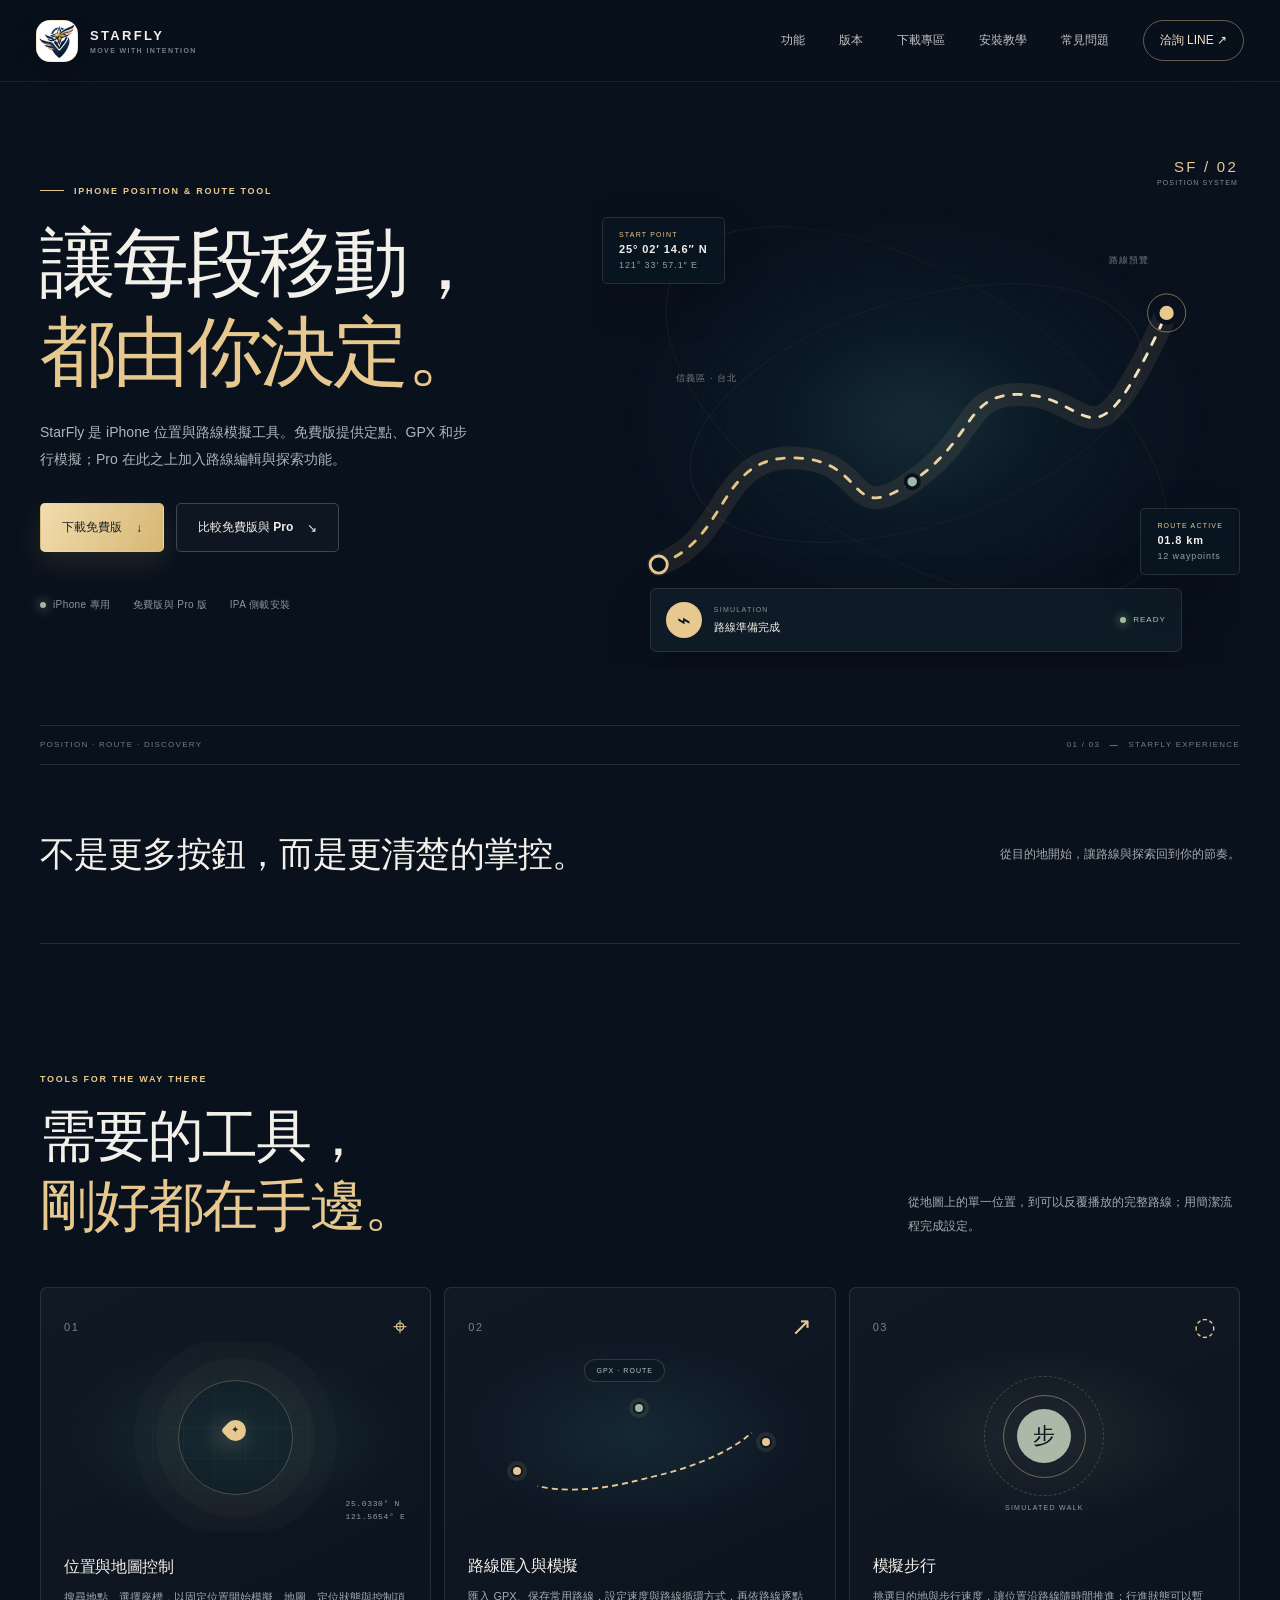
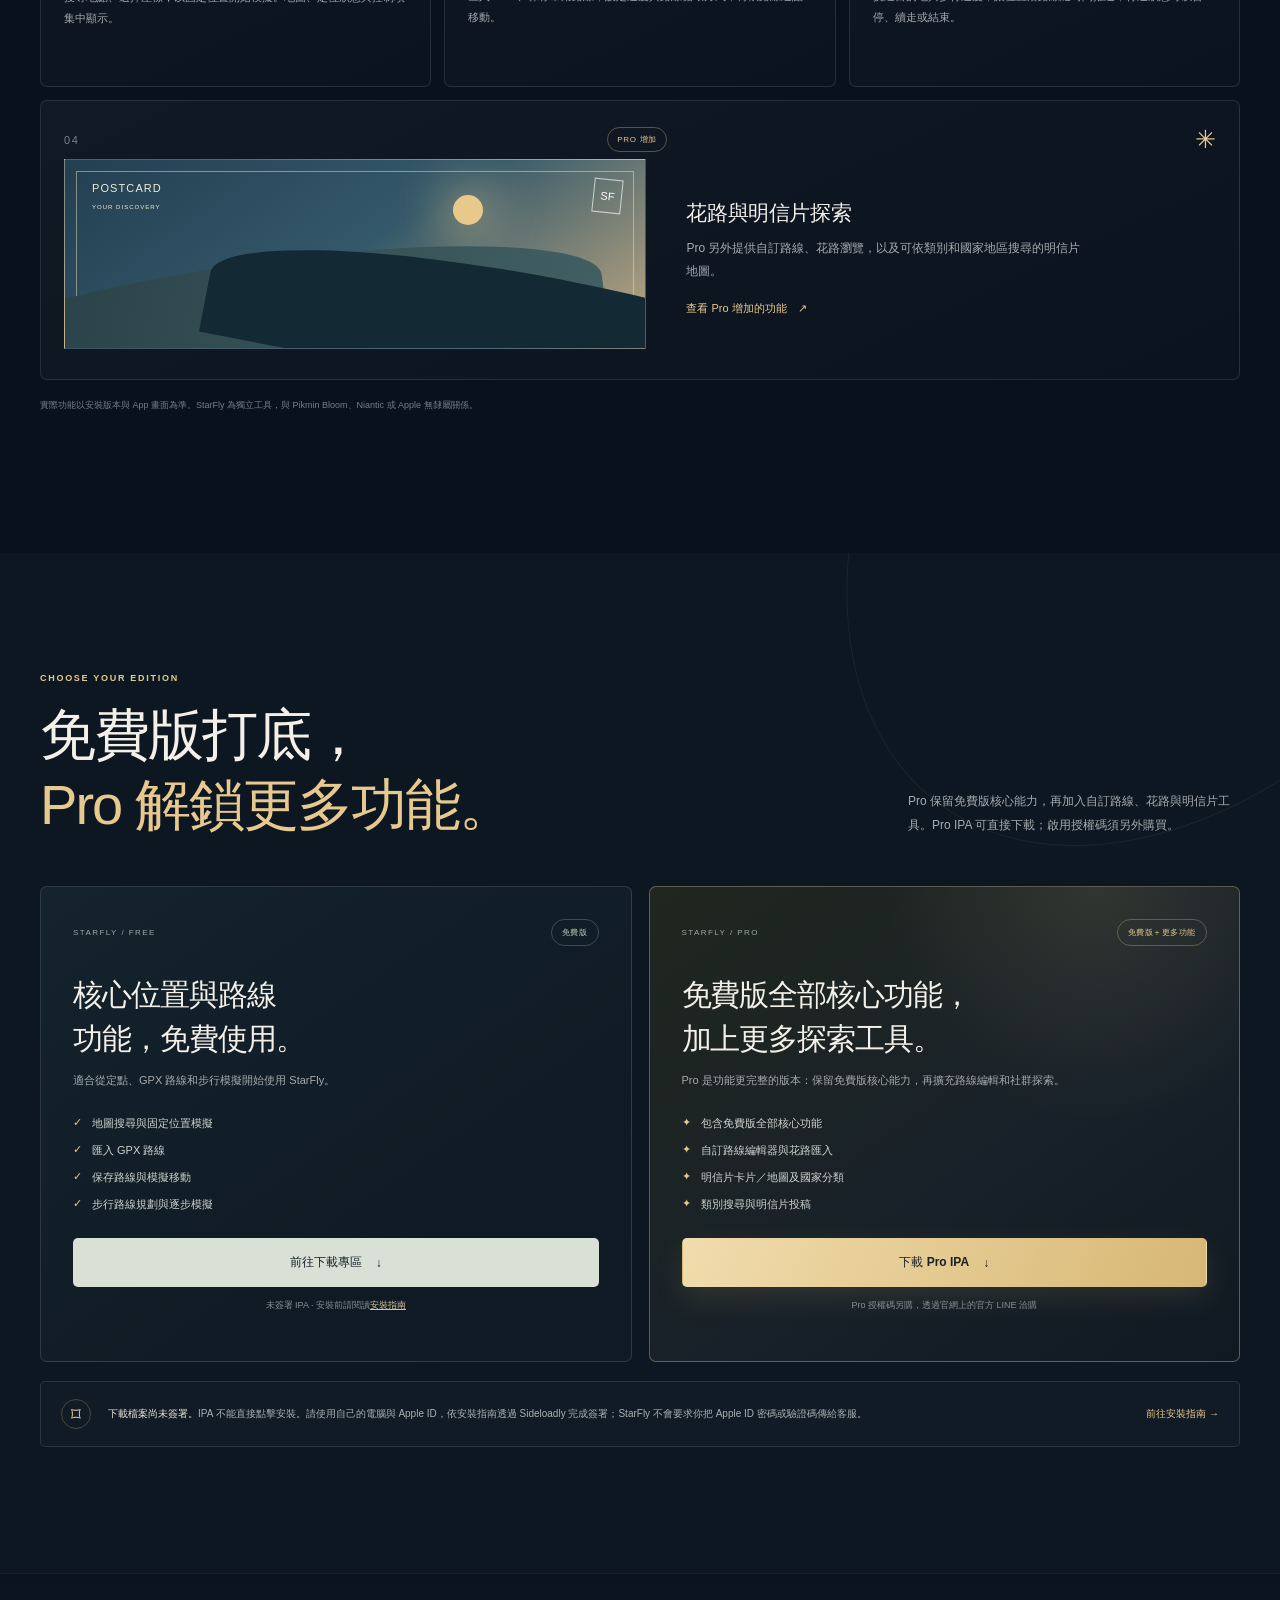
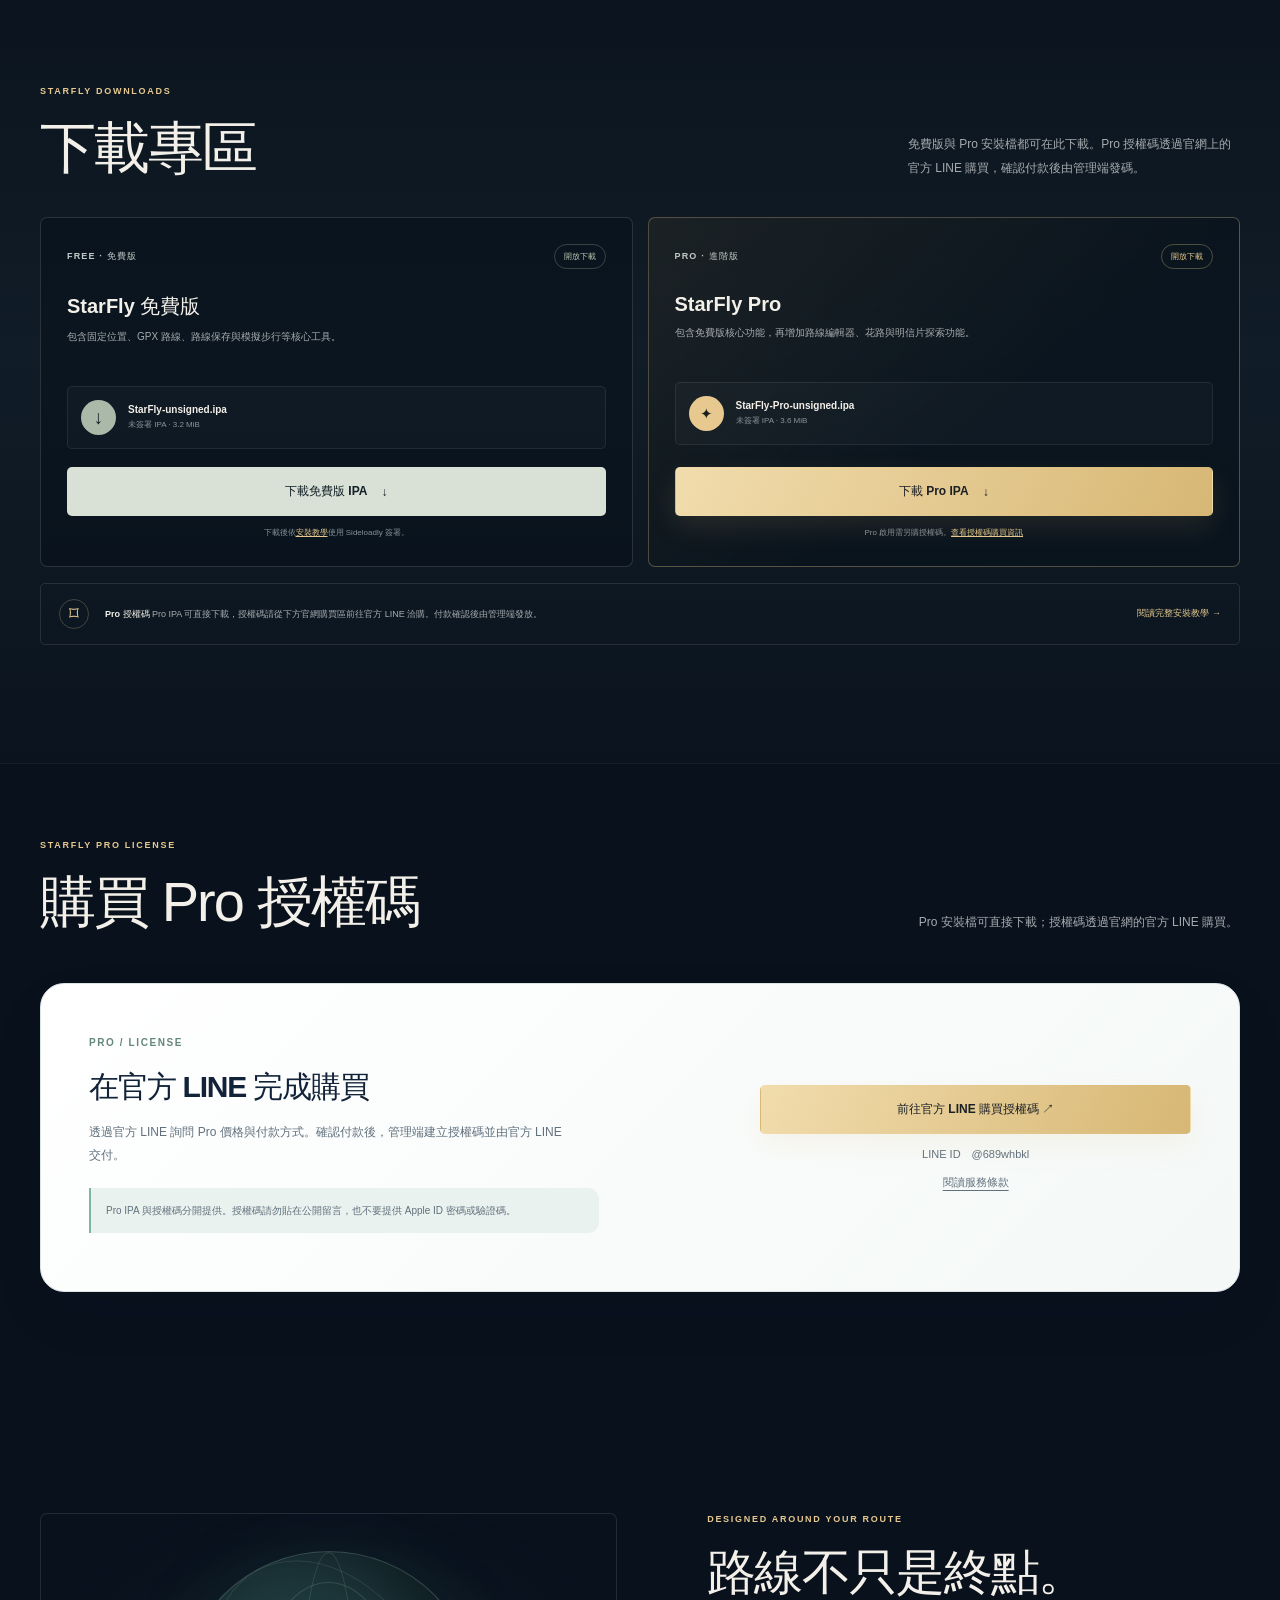
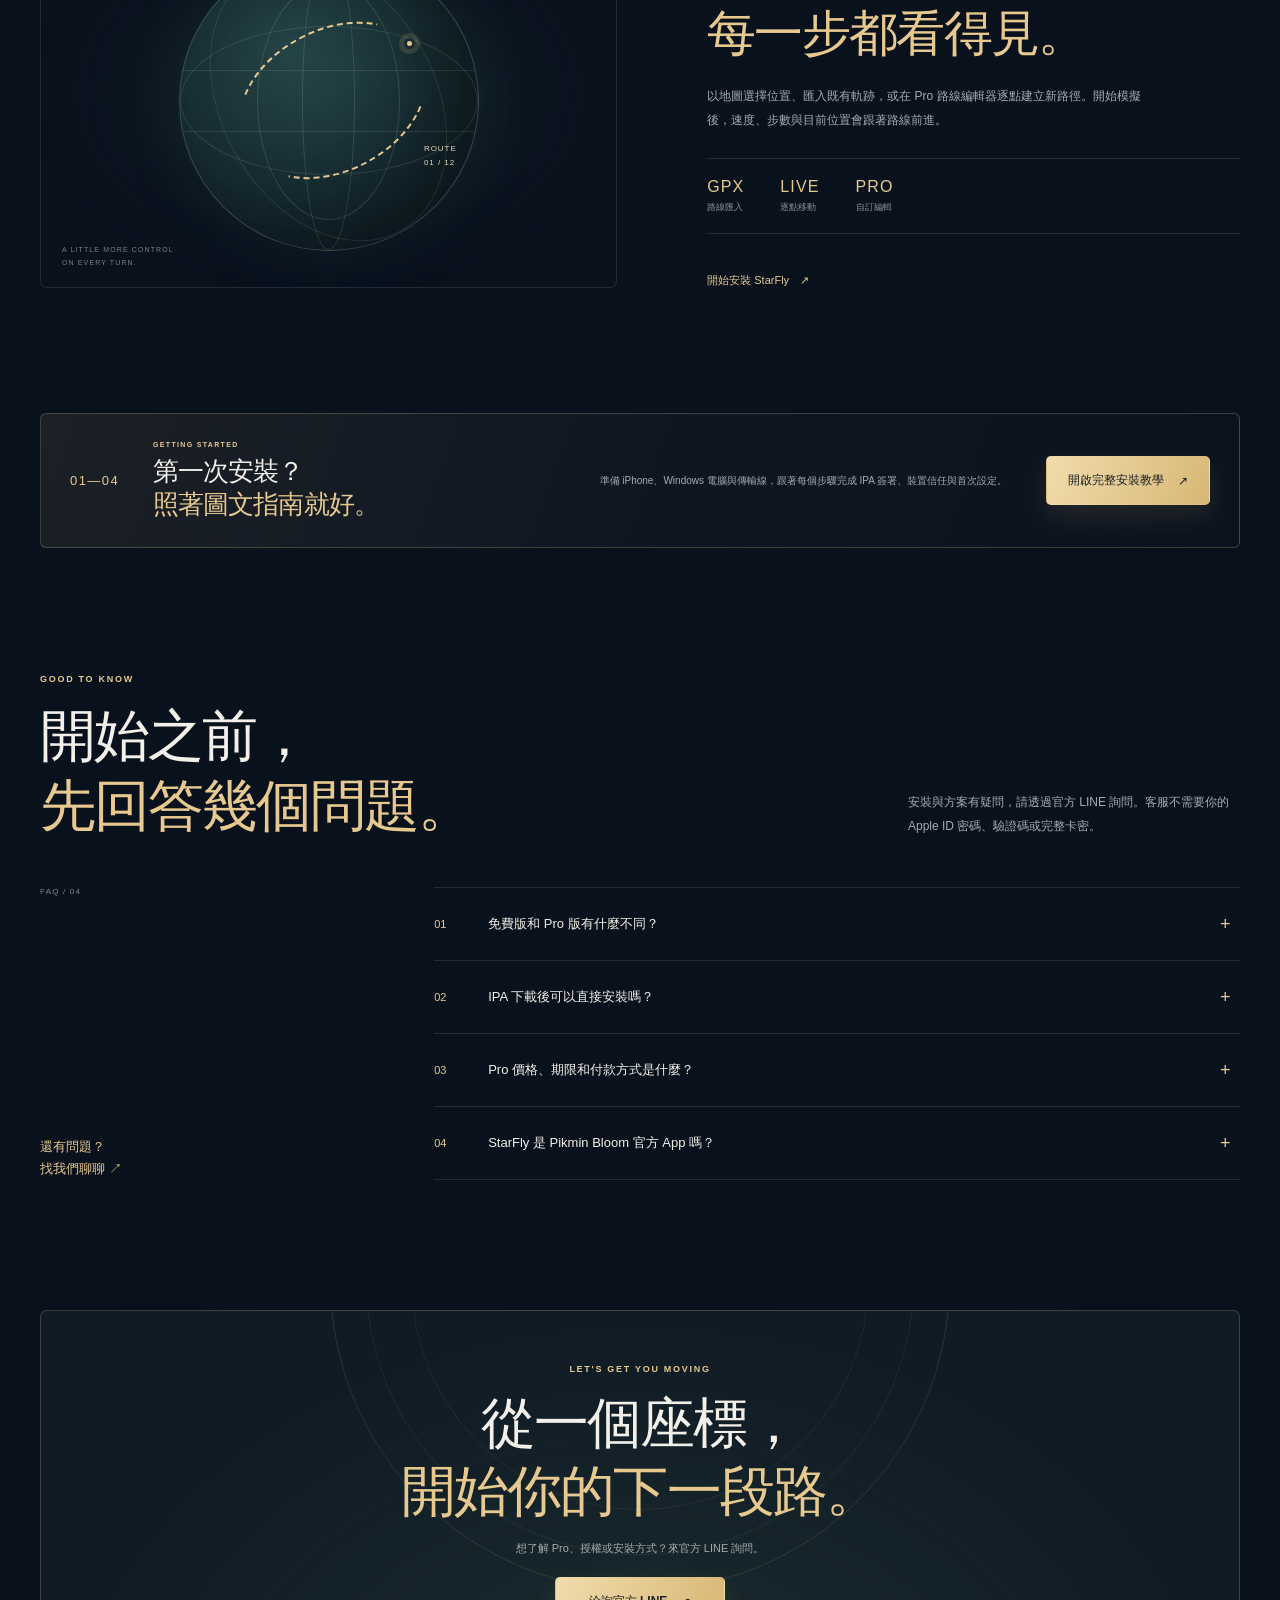
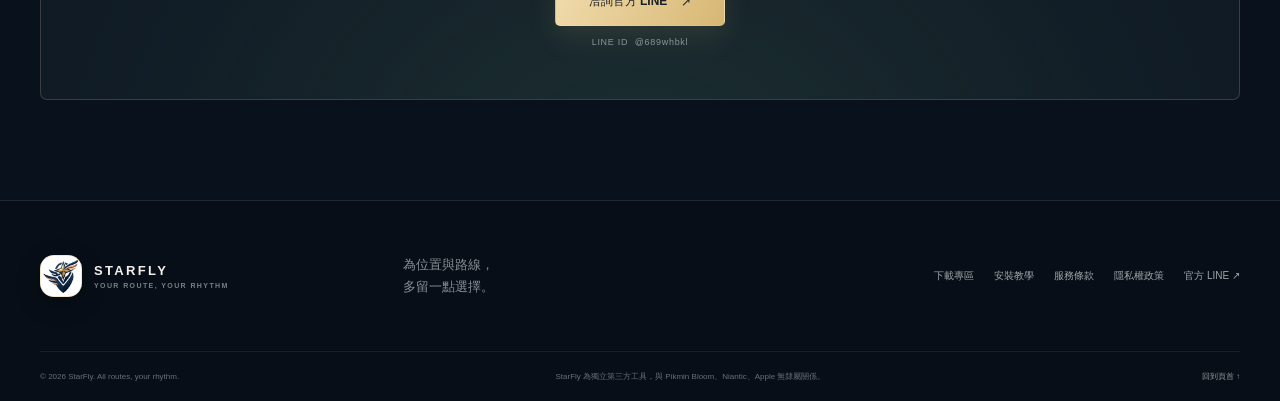
==== commit a1aa4b7b: "Add files via upload" ====
--- a/index.html
+++ b/index.html
@@ -3,190 +3,173 @@
 <head>
   <meta charset="utf-8">
   <meta name="viewport" content="width=device-width, initial-scale=1">
-  <meta name="theme-color" content="#08111e">
-  <meta name="description" content="StarFly iPhone 安裝教學：使用 Windows 與 Sideloadly 簽署安裝 IPA，設定開發者信任、LocalDevVPN 和 StarFly 網路流程捷徑。">
-  <title>StarFly 安裝指南｜Sideloadly、LocalDevVPN 與捷徑設定</title>
+  <meta name="theme-color" content="#09111d">
+  <meta name="description" content="StarFly iPhone 位置模擬與路線工具。提供免費版與 Pro 版，支援 GPX 路線、花路、明信片地圖與模擬步行。">
+  <title>StarFly — 讓每段移動，都由你決定</title>
   <link rel="icon" href="assets/starfly-icon.png" type="image/png">
-  <link rel="stylesheet" href="styles.css">
+  <link rel="stylesheet" href="site.css">
+  <link rel="stylesheet" href="typography.css">
+  <script src="site.js" defer></script>
 </head>
 <body>
-  <a class="skip-link" href="#main">跳至教學內容</a>
-  <header class="topbar">
-    <a class="brand" href="#top" aria-label="StarFly 安裝指南首頁">
-      <img src="assets/starfly-icon.png" alt="StarFly 圖示">
-      <span>STARFLY <small>INSTALL GUIDE</small></span>
+  <a class="skip-link" href="#main">跳至主要內容</a>
+  <header class="site-header" id="top">
+    <a class="wordmark" href="index.html" aria-label="StarFly 首頁">
+      <span class="brand-mark"><img src="assets/starfly-icon.png" alt=""></span>
+      <span>STARFLY<small>MOVE WITH INTENTION</small></span>
     </a>
-    <nav aria-label="主要導覽">
-      <a href="#prepare">安裝前準備</a>
-      <a href="#install">安裝流程</a>
-      <a href="#network">連線設定</a>
-      <a href="#help">常見問題</a>
+    <button class="menu-toggle" type="button" aria-expanded="false" aria-controls="primary-nav" aria-label="開啟導覽選單"><span></span><span></span></button>
+    <nav class="primary-nav" id="primary-nav" aria-label="主要導覽">
+      <a href="#features">功能</a><a href="#editions">版本</a><a href="#downloads">下載專區</a><a href="install.html">安裝教學</a><a href="#faq">常見問題</a>
+      <a class="nav-contact" href="https://line.me/R/ti/p/@689whbkl" target="_blank" rel="noopener noreferrer">洽詢 LINE <span aria-hidden="true">↗</span></a>
     </nav>
-    <a class="top-contact" href="https://line.me/R/ti/p/@689whbkl" target="_blank" rel="noopener noreferrer">官方 LINE <span aria-hidden="true">↗</span></a>
   </header>
 
   <main id="main">
-    <section class="hero wrap" id="top">
-      <div class="hero-copy">
-        <div class="eyebrow"><span class="live-dot"></span> iPHONE × WINDOWS · 完整圖文流程</div>
-        <h1>把 StarFly<br><em>安裝到 iPhone。</em></h1>
-        <p class="hero-lede">從未簽署 IPA、Sideloadly，到 iPhone 開發者信任與 LocalDevVPN 連線設定，一步一步完成。</p>
+    <section class="hero section-shell">
+      <div class="hero-copy reveal">
+        <p class="eyebrow"><span class="eyebrow-line"></span> IPHONE POSITION & ROUTE TOOL</p>
+        <h1>讓每段移動，<br><em>都由你決定。</em></h1>
+        <p class="hero-intro">StarFly 是 iPhone 位置與路線模擬工具。免費版提供定點、GPX 和步行模擬；Pro 在此之上加入路線編輯與探索功能。</p>
         <div class="hero-actions">
-          <a class="button button-primary" href="#prepare">開始安裝 <span aria-hidden="true">↓</span></a>
-          <a class="button button-quiet" href="https://sideloadly.io/" target="_blank" rel="noopener noreferrer">Sideloadly 官方網站 <span aria-hidden="true">↗</span></a>
+          <a class="button button-gold" href="downloads/StarFly-unsigned.ipa" download="StarFly-unsigned.ipa">下載免費版 <span aria-hidden="true">↓</span></a>
+          <a class="button button-outline" href="#editions">比較免費版與 Pro <span aria-hidden="true">↘</span></a>
         </div>
-        <div class="hero-note"><span class="note-icon">i</span><span>本指南使用你自己的 Apple ID 簽署。Apple ID 密碼與雙重認證碼<strong>只輸入在你自行開啟的 Sideloadly</strong>，不要傳給任何人。</span></div>
+        <div class="hero-meta"><span><i class="status-dot"></i> iPhone 專用</span><span>免費版與 Pro 版</span><span>IPA 側載安裝</span></div>
       </div>
-      <div class="hero-art" aria-label="StarFly 安裝流程示意">
-        <div class="orbit orbit-one"></div><div class="orbit orbit-two"></div>
-        <div class="hero-glow"></div>
-        <div class="phone-card">
-          <div class="phone-top"><span>STARFLY</span><span class="phone-signal">● ● ●</span></div>
-          <img src="assets/starfly-icon.png" alt="StarFly App 圖示" class="phone-icon">
-          <div class="phone-title">StarFly</div>
-          <div class="phone-subtitle">安裝完成後，先完成授權與裝置配對</div>
-          <div class="phone-status"><span></span> READY TO SET UP</div>
-        </div>
-        <div class="floating-tag tag-sign"><span>01</span> Sign & Install</div>
-        <div class="floating-tag tag-connect"><span>02</span> Connect Securely</div>
-        <div class="hero-caption">INSTALLATION · PAIRING · LOCAL TUNNEL</div>
+      <div class="hero-scene reveal" aria-label="StarFly 路線控制介面示意圖">
+        <div class="scene-glow"></div>
+        <div class="scene-orbit orbit-a"></div><div class="scene-orbit orbit-b"></div>
+        <div class="scene-coordinate coord-one"><span>START POINT</span><b>25° 02′ 14.6″ N</b><small>121° 33′ 57.1″ E</small></div>
+        <div class="scene-coordinate coord-two"><span>ROUTE ACTIVE</span><b>01.8 km</b><small>12 waypoints</small></div>
+        <svg class="route-visual" viewBox="0 0 680 510" role="img" aria-label="一條沿著地圖延伸的路線">
+          <defs><linearGradient id="routeGradient" x1="0" x2="1"><stop offset="0" stop-color="#e2bd78"/><stop offset="1" stop-color="#f3e5c3"/></linearGradient></defs>
+          <path class="route-shadow" d="M70 392 C145 365 131 278 212 280 S265 354 336 305 S389 208 458 214 S525 300 603 128"/>
+          <path class="route-dash" d="M70 392 C145 365 131 278 212 280 S265 354 336 305 S389 208 458 214 S525 300 603 128"/>
+          <circle class="route-node node-start" cx="70" cy="392" r="9"/><circle class="route-node node-mid" cx="336" cy="305" r="7"/><circle class="route-node node-end" cx="603" cy="128" r="10"/>
+          <circle class="pulse-ring" cx="603" cy="128" r="20"/>
+        </svg>
+        <div class="scene-map-label label-a">信義區 · 台北</div><div class="scene-map-label label-b">路線預覽</div>
+        <div class="route-card"><span class="route-card-icon">⌁</span><span><small>SIMULATION</small><strong>路線準備完成</strong></span><span class="route-card-live"><i></i> READY</span></div>
+        <div class="scene-index">SF / 02<span>POSITION SYSTEM</span></div>
       </div>
-      <div class="hero-bottom"><span>建議預留 10–15 分鐘</span><span>需要 Windows 電腦與 iPhone 傳輸線</span><span>繁體中文 · 個人側載教學</span></div>
+      <div class="hero-bottomline"><span>POSITION · ROUTE · DISCOVERY</span><span>01 / 03 <b>—</b> STARFLY EXPERIENCE</span></div>
     </section>
 
-    <section class="notice-strip wrap" aria-label="重要說明">
-      <div class="notice-mark">!</div>
-      <div><strong>先分清兩種帳號資訊</strong><p>Apple ID 是 Sideloadly 簽署 App 用的帳號；StarFly「授權序號」是 App 啟用用的另一組序號。不要把 Apple ID 密碼、驗證碼或完整授權序號貼到公開社群。</p></div>
-      <a href="https://line.me/R/ti/p/@689whbkl" target="_blank" rel="noopener noreferrer">需要授權序號？詢問官方 LINE <span aria-hidden="true">↗</span></a>
+    <section class="statement section-shell reveal" aria-label="產品理念">
+      <p>不是更多按鈕，而是更清楚的掌控。</p><span>從目的地開始，讓路線與探索回到你的節奏。</span>
     </section>
 
-    <section class="section wrap" id="prepare">
-      <div class="section-heading">
-        <div><div class="eyebrow">BEFORE YOU START</div><h2>安裝前，先準備好這些</h2></div>
-        <p>符合條件再開始，可以減少 Sideloadly 找不到手機或安裝後無法開啟的狀況。</p>
+    <section class="feature-section section-shell" id="features">
+      <div class="section-heading reveal"><div><p class="eyebrow">TOOLS FOR THE WAY THERE</p><h2>需要的工具，<br><em>剛好都在手邊。</em></h2></div><p>從地圖上的單一位置，到可以反覆播放的完整路線；用簡潔流程完成設定。</p></div>
+      <div class="feature-grid">
+        <article class="feature-card feature-large reveal">
+          <div class="feature-top"><span class="feature-number">01</span><span class="feature-glyph glyph-pin">⌖</span></div>
+          <div class="feature-art pin-art"><span class="pin-halo"></span><span class="pin-stem"></span><span class="pin-core">✦</span><span class="pin-coord">25.0330° N<br>121.5654° E</span><span class="map-grid"></span></div>
+          <h3>位置與地圖控制</h3><p>搜尋地點、選擇座標，以固定位置開始模擬。地圖、定位狀態與控制項集中顯示。</p>
+        </article>
+        <article class="feature-card reveal">
+          <div class="feature-top"><span class="feature-number">02</span><span class="feature-glyph">↗</span></div>
+          <div class="feature-art path-art"><span class="path-line"></span><i class="path-dot dot-1"></i><i class="path-dot dot-2"></i><i class="path-dot dot-3"></i><span class="path-chip">GPX · ROUTE</span></div>
+          <h3>路線匯入與模擬</h3><p>匯入 GPX、保存常用路線，設定速度與路線循環方式，再依路線逐點移動。</p>
+        </article>
+        <article class="feature-card reveal">
+          <div class="feature-top"><span class="feature-number">03</span><span class="feature-glyph">◌</span></div>
+          <div class="feature-art walk-art"><span class="walk-ring ring-one"></span><span class="walk-ring ring-two"></span><span class="walk-center">步</span><span class="walk-mile">SIMULATED WALK</span></div>
+          <h3>模擬步行</h3><p>挑選目的地與步行速度，讓位置沿路線隨時間推進；行進狀態可以暫停、續走或結束。</p>
+        </article>
+        <article class="feature-card feature-wide reveal">
+        <div class="feature-top"><span class="feature-number">04</span><span class="feature-edition-tag">PRO 增加</span><span class="feature-glyph">✳</span></div>
+          <div class="feature-art postcard-art"><div class="postcard-sun"></div><div class="postcard-hill hill-one"></div><div class="postcard-hill hill-two"></div><div class="postcard-label">POSTCARD<br><small>YOUR DISCOVERY</small></div><div class="postcard-stamp">SF</div></div>
+          <div class="feature-wide-copy"><h3>花路與明信片探索</h3><p>Pro 另外提供自訂路線、花路瀏覽，以及可依類別和國家地區搜尋的明信片地圖。</p><a class="text-link" href="#editions">查看 Pro 增加的功能 <span aria-hidden="true">↗</span></a></div>
+        </article>
       </div>
-      <div class="prep-grid">
-        <article class="prep-card"><span class="prep-number">01</span><div class="prep-icon"></div><h3>iPhone 與 iOS</h3><p>StarFly 目前要求 <strong>iOS 26 或更新版本</strong>。請使用實體 iPhone，準備好解鎖密碼。</p></article>
-        <article class="prep-card"><span class="prep-number">02</span><div class="prep-icon">⌘</div><h3>Windows 電腦與傳輸線</h3><p>使用可傳輸資料的 USB 線。第一次連接時，iPhone 可能詢問是否信任這部電腦。</p></article>
-        <article class="prep-card"><span class="prep-number">03</span><div class="prep-icon">⇩</div><h3>StarFly IPA</h3><p>下載未簽署安裝檔。它不能直接點開安裝，請先用 Sideloadly 簽署。</p><a class="button button-primary" href="downloads/StarFly-unsigned.ipa" download="StarFly-unsigned.ipa">下載 IPA <span aria-hidden="true">↓</span></a></article>
-        <article class="prep-card"><span class="prep-number">04</span><div class="prep-icon">◎</div><h3>自己的 Apple ID</h3><p>由 Sideloadly 使用你的帳號簽署。免費帳號通常需要每 7 天重新簽署；這不等於 StarFly 授權。</p></article>
-      </div>
-      <div class="small-callout"><span class="check">✓</span><span><strong>Windows 元件提醒：</strong>Sideloadly 官方目前要求 Apple 網站提供的 Windows 版 iTunes 與 iCloud；若手機偵測不到，先查看<a href="https://sideloadly.io/" target="_blank" rel="noopener noreferrer">官方安裝說明</a>，確認 Apple 元件版本、信任此電腦並重開機。Microsoft Store 版 iTunes 可能造成連線問題；不要為了安裝而關閉防毒軟體。</span></div>
+      <p class="section-footnote">實際功能以安裝版本與 App 畫面為準。StarFly 為獨立工具，與 Pikmin Bloom、Niantic 或 Apple 無隸屬關係。</p>
     </section>
 
-    <section class="section section-dark" id="install">
-      <div class="wrap">
-        <div class="section-heading">
-          <div><div class="eyebrow">01 — 04 · SIGN & INSTALL</div><h2>用 Sideloadly 安裝 IPA</h2></div>
-          <p>以下步驟依 Windows 版 Sideloadly 編排；不同版本的按鈕位置可能略有差異。</p>
+    <section class="editions-section" id="editions">
+      <div class="section-shell editions-inner">
+        <div class="section-heading reveal"><div><p class="eyebrow">CHOOSE YOUR EDITION</p><h2>免費版打底，<br><em>Pro 解鎖更多功能。</em></h2></div><p>Pro 保留免費版核心能力，再加入自訂路線、花路與明信片工具。Pro IPA 可直接下載；啟用授權碼須另外購買。</p></div>
+        <div class="edition-grid">
+          <article class="edition-card free-card reveal">
+            <div class="edition-overline"><span>STARFLY / FREE</span><span class="edition-tag">免費版</span></div>
+            <h3>核心位置與路線<br>功能，免費使用。</h3><p class="edition-desc">適合從定點、GPX 路線和步行模擬開始使用 StarFly。</p>
+            <ul class="edition-list"><li><span>✓</span>地圖搜尋與固定位置模擬</li><li><span>✓</span>匯入 GPX 路線</li><li><span>✓</span>保存路線與模擬移動</li><li><span>✓</span>步行路線規劃與逐步模擬</li></ul>
+            <a class="button button-light button-full" href="#downloads">前往下載專區 <span aria-hidden="true">↓</span></a>
+            <p class="edition-foot">未簽署 IPA · 安裝前請閱讀<a href="install.html">安裝指南</a></p>
+          </article>
+          <article class="edition-card pro-card reveal">
+            <div class="pro-shine"></div><div class="edition-overline"><span>STARFLY / PRO</span><span class="edition-tag pro-tag">免費版＋更多功能</span></div>
+            <h3>免費版全部核心功能，<br>加上更多探索工具。</h3><p class="edition-desc">Pro 是功能更完整的版本：保留免費版核心能力，再擴充路線編輯和社群探索。</p>
+            <ul class="edition-list"><li><span>✦</span>包含免費版全部核心功能</li><li><span>✦</span>自訂路線編輯器與花路匯入</li><li><span>✦</span>明信片卡片／地圖及國家分類</li><li><span>✦</span>類別搜尋與明信片投稿</li></ul>
+            <a class="button button-gold button-full" href="downloads/StarFly-Pro-unsigned.ipa" download="StarFly-Pro-unsigned.ipa">下載 Pro IPA <span aria-hidden="true">↓</span></a>
+            <p class="edition-foot">Pro 授權碼另購，透過官網上的官方 LINE 洽購</p>
+          </article>
         </div>
+        <div class="download-note reveal"><span class="note-lock">⌑</span><p><strong>下載檔案尚未簽署。</strong>IPA 不能直接點擊安裝。請使用自己的電腦與 Apple ID，依安裝指南透過 Sideloadly 完成簽署；StarFly 不會要求你把 Apple ID 密碼或驗證碼傳給客服。</p><a href="install.html">前往安裝指南 <span aria-hidden="true">→</span></a></div>
+      </div>
+    </section>
 
-        <div class="steps">
-          <article class="step-row">
-            <div class="step-index">01</div>
-            <div class="step-body"><div class="step-label">DOWNLOAD · 下載工具與 IPA</div><h3>下載 Sideloadly 與 StarFly IPA</h3><p>從 <a href="https://sideloadly.io/" target="_blank" rel="noopener noreferrer">Sideloadly 官方網站</a>下載並安裝 Windows 版工具，再按下方按鈕下載本教學提供的 <code>StarFly-unsigned.ipa</code>。</p><a class="button button-primary" href="downloads/StarFly-unsigned.ipa" download="StarFly-unsigned.ipa">下載 StarFly IPA <span aria-hidden="true">↓</span></a><div class="step-tip">此 IPA 尚未簽署，不能直接在 iPhone 開啟；請依後續步驟用 Sideloadly 簽署。請勿安裝來源不明的工具或 IPA。</div></div>
-            <figure class="step-visual compact-figure"><img src="assets/01-ipa-file.png" alt="Windows 檔案總管中的 StarFly-unsigned IPA 檔案示意"><figcaption>檔名範例：StarFly-unsigned.ipa。每次安裝前確認取得的是最新版。</figcaption></figure>
+    <section class="downloads-section" id="downloads">
+      <div class="section-shell">
+        <div class="section-heading reveal"><div><p class="eyebrow">STARFLY DOWNLOADS</p><h2>下載專區</h2></div><p>免費版與 Pro 安裝檔都可在此下載。Pro 授權碼透過官網上的官方 LINE 購買，確認付款後由管理端發碼。</p></div>
+        <div class="download-grid">
+          <article class="download-card free-download-card reveal">
+            <div class="download-card-head"><span class="download-version">FREE · 免費版</span><span class="download-status">開放下載</span></div>
+            <h3>StarFly 免費版</h3><p>包含固定位置、GPX 路線、路線保存與模擬步行等核心工具。</p>
+            <div class="download-file"><span class="file-icon">↓</span><span><strong>StarFly-unsigned.ipa</strong><small>未簽署 IPA · 3.2 MiB</small></span></div>
+            <a class="button button-light button-full" href="downloads/StarFly-unsigned.ipa" download="StarFly-unsigned.ipa">下載免費版 IPA <span aria-hidden="true">↓</span></a>
+            <small class="download-help">下載後依<a href="install.html">安裝教學</a>使用 Sideloadly 簽署。</small>
           </article>
+          <article class="download-card pro-download-card reveal">
+            <div class="download-card-head"><span class="download-version">PRO · 進階版</span><span class="download-status pro-status">開放下載</span></div>
+            <h3>StarFly Pro</h3><p>包含免費版核心功能，再增加路線編輯器、花路與明信片探索功能。</p>
+            <div class="download-file"><span class="file-icon pro-file-icon">✦</span><span><strong>StarFly-Pro-unsigned.ipa</strong><small>未簽署 IPA · 3.6 MiB</small></span></div>
+            <a class="button button-gold button-full" href="downloads/StarFly-Pro-unsigned.ipa" download="StarFly-Pro-unsigned.ipa">下載 Pro IPA <span aria-hidden="true">↓</span></a>
+            <small class="download-help">Pro 啟用需另購授權碼。<a href="#pro-license">查看授權碼購買資訊</a></small>
+          </article>
+        </div>
+        <div class="download-footer-note" id="pro-license-info"><span class="note-lock">⌑</span><p><strong>Pro 授權碼</strong> Pro IPA 可直接下載，授權碼請從下方官網購買區前往官方 LINE 洽購。付款確認後由管理端發放。</p><a href="install.html">閱讀完整安裝教學 →</a></div>
+      </div>
+    </section>
 
-          <article class="step-row">
-            <div class="step-index">02</div>
-            <div class="step-body"><div class="step-label">CONNECT · 連接 iPhone</div><h3>解鎖手機，再接上 USB</h3><p>保持 iPhone 解鎖並連接電腦。如果手機出現「信任此電腦」，確認是自己的電腦後點「信任」，再輸入 iPhone 密碼。回到 Sideloadly，確認上方裝置欄選到你的 iPhone。</p><div class="step-tip">裝置清單空白時：換一條支援資料傳輸的線、重新插拔，並確認 iPhone 已解鎖。</div></div>
-            <figure class="step-visual"><img src="assets/02-sideloadly.png" alt="Sideloadly 顯示已選擇 iPhone 與 StarFly IPA，狀態 Done"><figcaption>完成後狀態會顯示 Done。示意畫面中的帳號已遮蔽。</figcaption></figure>
-          </article>
+    <section class="license-order-section section-shell" id="pro-license">
+      <div class="section-heading reveal"><div><p class="eyebrow">STARFLY PRO LICENSE</p><h2>購買 Pro 授權碼</h2></div><p>Pro 安裝檔可直接下載；授權碼透過官網的官方 LINE 購買。</p></div>
+      <div class="license-order-panel reveal">
+        <div class="license-order-copy"><span class="order-step">PRO / LICENSE</span><h3>在官方 LINE 完成購買</h3><p>透過官方 LINE 詢問 Pro 價格與付款方式。確認付款後，管理端建立授權碼並由官方 LINE 交付。</p><p class="order-privacy">Pro IPA 與授權碼分開提供。授權碼請勿貼在公開留言，也不要提供 Apple ID 密碼或驗證碼。</p></div>
+        <div class="license-order-action"><a class="button button-gold button-full" href="https://line.me/R/ti/p/@689whbkl" target="_blank" rel="noopener noreferrer">前往官方 LINE 購買授權碼 ↗</a><span>LINE ID　@689whbkl</span><a href="terms.html">閱讀服務條款</a></div>
+      </div>
+    </section>
 
-          <article class="step-row">
-            <div class="step-index">03</div>
-            <div class="step-body"><div class="step-label">SIGN · 使用自己的 Apple ID 簽署</div><h3>放入 IPA，按 Start 開始</h3><ol class="compact-list"><li>把 <code>StarFly-unsigned.ipa</code> 拖到 Sideloadly 視窗，或按左側 IPA 圖示選取。</li><li>在 Apple ID 欄位輸入你自己的帳號，再確認裝置欄是正確的 iPhone。</li><li>按 <strong>Start</strong>，依畫面提示完成 Apple 登入與雙重認證。</li><li>等到狀態顯示 <strong>Done</strong>，再從 iPhone 主畫面尋找 StarFly。</li></ol><div class="step-tip step-warning">Apple 驗證碼只在你自己的 Sideloadly 登入流程中輸入。官方 LINE 客服不需要你的 Apple ID 密碼或驗證碼。</div></div>
-            <div class="mini-panel"><span class="mini-icon">↻</span><strong>免費 Apple ID 的期限</strong><p>Sideloadly 官方說明：免費帳號簽署的 App 通常可使用 7 天。可在 Sideloadly 設定自動重新簽署；自動刷新仍需要電腦能透過 USB 或已設定的 Wi‑Fi 偵測到裝置。若 App 失效，使用相同 Apple ID 重新安裝最新版。</p></div>
-          </article>
+    <section class="route-section section-shell">
+      <div class="route-section-art reveal" aria-hidden="true"><div class="route-globe"><div class="globe-lat"></div><div class="globe-lon"></div><span class="globe-node"></span><span class="globe-track"></span><span class="globe-label">ROUTE<br>01 / 12</span></div><div class="art-caption">A LITTLE MORE CONTROL<br>ON EVERY TURN.</div></div>
+      <div class="route-section-copy reveal"><p class="eyebrow">DESIGNED AROUND YOUR ROUTE</p><h2>路線不只是終點。<br><em>每一步都看得見。</em></h2><p>以地圖選擇位置、匯入既有軌跡，或在 Pro 路線編輯器逐點建立新路徑。開始模擬後，速度、步數與目前位置會跟著路線前進。</p><div class="route-stats"><div><strong>GPX</strong><span>路線匯入</span></div><div><strong>LIVE</strong><span>逐點移動</span></div><div><strong>PRO</strong><span>自訂編輯</span></div></div><a class="text-link" href="install.html#prepare">開始安裝 StarFly <span aria-hidden="true">↗</span></a></div>
+    </section>
 
-          <article class="step-row">
-            <div class="step-index">04</div>
-            <div class="step-body"><div class="step-label">DEVELOPER MODE · 開啟開發者模式</div><h3>照文字步驟完成啟用與配對</h3><ol class="compact-list"><li>先在 StarFly「裝置設定」點「配對此 iPhone」開始配對，並依 App 提示前往設定。</li><li>打開「設定 → 隱私權與安全性 → 開發者模式」，開啟開關並依提示重新啟動 iPhone。</li><li>重新開機後，在確認畫面點「啟用」，再輸入 iPhone 解鎖密碼。</li><li>回到「設定 → 隱私權與安全性 → 開發者模式」，在「其他裝置」下點「Pair with StarFly」（部分介面會顯示「與 StarFly 配對」）。</li><li>依 iPhone 畫面輸入 StarFly 顯示的六位數配對碼並確認；如出現本機網路權限提示，請允許 StarFly 存取。</li></ol><div class="step-tip">如果一開始看不到「開發者模式」，先讓 StarFly 的配對流程保持啟動，再回設定查看。配對期間不要關閉 StarFly，並保持 Developer Mode 開啟。</div><div class="step-tip step-warning">開發者模式會降低部分裝置安全保護；只在安裝並使用你信任的 App 時開啟。</div></div>
-            <figure class="step-visual devmode-visual"><img src="assets/06-developer-mode-enabled.png" alt="iPhone 隱私權與安全性中的開發者模式設定畫面"><figcaption>實際操作請依文字完成重新啟動與確認。</figcaption></figure>
-          </article>
+    <section class="install-band section-shell reveal">
+      <div class="install-band-number">01—04</div><div><p class="eyebrow">GETTING STARTED</p><h2>第一次安裝？<br><em>照著圖文指南就好。</em></h2></div><p>準備 iPhone、Windows 電腦與傳輸線，跟著每個步驟完成 IPA 簽署、裝置信任與首次設定。</p><a class="button button-gold" href="install.html">開啟完整安裝教學 <span aria-hidden="true">↗</span></a>
+    </section>
+
+    <section class="faq-section section-shell" id="faq">
+      <div class="section-heading reveal"><div><p class="eyebrow">GOOD TO KNOW</p><h2>開始之前，<br><em>先回答幾個問題。</em></h2></div><p>安裝與方案有疑問，請透過官方 LINE 詢問。客服不需要你的 Apple ID 密碼、驗證碼或完整卡密。</p></div>
+      <div class="faq-layout"><div class="faq-index reveal"><span>FAQ / 04</span><a href="https://line.me/R/ti/p/@689whbkl" target="_blank" rel="noopener noreferrer">還有問題？<br>找我們聊聊 ↗</a></div>
+        <div class="faq-list reveal">
+          <details><summary><span>01</span>免費版和 Pro 版有什麼不同？<i aria-hidden="true">+</i></summary><div><p>免費版提供位置、GPX 路線與步行模擬工具；Pro 另外加入路線編輯器、花路瀏覽與匯入、明信片地圖／類別篩選及投稿功能。可在上方版本卡查看功能列表。</p></div></details>
+          <details><summary><span>02</span>IPA 下載後可以直接安裝嗎？<i aria-hidden="true">+</i></summary><div><p>不行。此頁提供的是未簽署 IPA，需要透過 Sideloadly 等簽署工具，使用自己的 Apple ID 安裝。完整步驟請看<a href="install.html">安裝指南</a>。</p></div></details>
+          <details><summary><span>03</span>Pro 價格、期限和付款方式是什麼？<i aria-hidden="true">+</i></summary><div><p>Pro IPA 可直接於<a href="#downloads">下載專區</a>下載。授權碼由官網上的官方 LINE 洽購；價格、授權期限、付款與退費方式會在付款前由官方 LINE 確認。</p></div></details>
+          <details><summary><span>04</span>StarFly 是 Pikmin Bloom 官方 App 嗎？<i aria-hidden="true">+</i></summary><div><p>不是。StarFly 是獨立開發的第三方工具，與 Niantic、Pikmin Bloom 或 Apple 沒有隸屬或背書關係。使用者應自行確認並遵守第三方服務條款及所在地規定。</p></div></details>
         </div>
       </div>
     </section>
 
-    <section class="section wrap" id="trust">
-      <div class="section-heading">
-        <div><div class="eyebrow">05 · TRUST ON IPHONE</div><h2>第一次開啟前，信任簽署者</h2></div>
-        <p>若跳出「未受信任的開發者」，先取消提示，再到設定中信任剛才用來簽署的開發者。</p>
-      </div>
-      <div class="trust-layout">
-        <div class="trust-steps">
-          <div class="trust-step"><span>1</span><div><strong>先點「取消」</strong><p>不要重複點開 App；返回 iPhone 主畫面。</p></div></div>
-          <div class="trust-step"><span>2</span><div><strong>打開 VPN 與裝置管理</strong><p>「設定 → 一般 → VPN 與裝置管理」。</p></div></div>
-          <div class="trust-step"><span>3</span><div><strong>選取 Developer App</strong><p>在「開發者 App」區域，點選這次 Sideloadly 簽署所使用的開發者帳號。</p></div></div>
-          <div class="trust-step"><span>4</span><div><strong>只信任你剛才使用的帳號</strong><p>按「信任……」並在確認視窗再次允許。完成後回主畫面開啟 StarFly。</p></div></div>
-          <div class="step-tip step-warning">只對你認得、而且與自己剛才使用的 Apple ID 相符的簽署者按「信任」。不要照抄別人的信任畫面上的帳號或團隊代碼。</div>
-        </div>
-        <div class="trust-gallery">
-          <figure><img src="assets/08-untrusted-developer-redacted.png" alt="iPhone 首次開啟時的未受信任開發者提示，帳號與團隊代碼已遮蔽"><figcaption>首次開啟若出現此提示，先點「取消」</figcaption></figure>
-          <figure><img src="assets/03-settings-general.png" alt="iPhone 設定頁面，顯示一般選項"><figcaption>設定首頁：進入「一般」</figcaption></figure>
-          <figure><img src="assets/04-vpn-device-management.png" alt="iPhone 一般設定中的 VPN 與裝置管理選項"><figcaption>一般頁面：找到「VPN 與裝置管理」</figcaption></figure>
-          <figure><img src="assets/09-developer-app-redacted.png" alt="開發者 App 清單，帳號已遮蔽"><figcaption>選擇剛才使用的 Developer App 帳號</figcaption></figure>
-          <figure><img src="assets/10-trust-developer-redacted.png" alt="iPhone 信任開發者確認畫面，個人帳號已遮蔽"><figcaption>確認簽署來源正確後，點「信任」</figcaption></figure>
-          <figure><img src="assets/11-trust-confirmation-redacted.png" alt="iPhone 再次確認是否允許開發者 App，個人帳號已遮蔽"><figcaption>依系統提示再次允許，然後返回 StarFly</figcaption></figure>
-        </div>
-      </div>
-    </section>
-
-    <section class="section section-tint" id="activate">
-      <div class="wrap activation-layout">
-        <div><div class="eyebrow">06 · ACTIVATE STARFLY</div><h2>啟用 App 與完成配對</h2><p class="section-intro">第一次開啟 StarFly 時，若看到「輸入授權序號」，請輸入 StarFly 授權碼並啟用此設備。這組序號不是 Apple ID，也不會由 Sideloadly 產生。</p><a class="button button-line" href="https://line.me/R/ti/p/@689whbkl" target="_blank" rel="noopener noreferrer">向官方 LINE 詢問授權 <span aria-hidden="true">↗</span></a><div class="privacy-chip">🔒 授權序號請私訊，不要貼在公開留言</div></div>
-        <div class="activation-card"><div class="activation-card-head"><img src="assets/starfly-icon.png" alt=""><div><span>STARFLY</span><strong>首次設定清單</strong></div></div><figure class="setup-reference"><img src="assets/05-device-setup.png" alt="StarFly 裝置設定畫面，包含配對此 iPhone 與連線前準備"><figcaption>StarFly 裝置設定畫面參考</figcaption></figure><figure class="setup-reference setup-reference-compact"><img src="assets/07-pairing-settings-redacted.png" alt="iPhone Developer Mode 頁面中的 Pair with StarFly 選項，裝置名稱已遮蔽"><figcaption>配對項目會出現在 iPhone 的 Developer Mode 設定中</figcaption></figure><ul><li><span>01</span>完成介紹並啟用授權</li><li><span>02</span>安裝並開啟 LocalDevVPN</li><li><span>03</span>在「裝置設定」點「配對此 iPhone」開始配對</li><li><span>04</span>依文字步驟開啟 Developer Mode，重新啟動後確認啟用</li><li><span>05</span>在設定中選「Pair with StarFly」，輸入 StarFly 顯示的配對碼</li><li><span>06</span>允許 StarFly 使用「本機網路」，確認 LocalDevVPN 已連線</li></ul><div class="activation-foot">配對紀錄儲存在此 iPhone 的鑰匙圈中；StarFly 不會上傳配對檔。</div></div>
-      </div>
-    </section>
-
-    <section class="section wrap" id="network">
-      <div class="section-heading">
-        <div><div class="eyebrow">07 · LOCAL CONNECTION</div><h2>安裝並連接 LocalDevVPN</h2></div>
-        <p>StarFly 透過 LocalDevVPN 在你的 iPhone 上建立本機連線通道；它不是用來替代一般上網 VPN 的服務。</p>
-      </div>
-      <div class="vpn-layout">
-        <div class="vpn-card">
-          <div class="vpn-card-top"><div class="vpn-emblem">⌁</div><span class="store-badge">APP STORE</span></div>
-          <div class="vpn-card-title">LocalDevVPN</div><p>由 App Store 安裝，確認開發者與 App 名稱正確。</p>
-          <a class="button button-primary button-full" href="https://apps.apple.com/app/localdevvpn/id6755608044" target="_blank" rel="noopener noreferrer">在 App Store 查看 LocalDevVPN ↗</a>
-          <span class="vpn-footnote">App Store 官方連結 · 免費下載（以商店頁面為準）</span>
-        </div>
-        <div class="vpn-instructions"><div class="vpn-line"><span>1</span><div><strong>安裝後開啟 LocalDevVPN</strong><p>第一次連線時，iOS 可能詢問是否允許新增 VPN 設定；確認這是你剛從 App Store 安裝的 LocalDevVPN，再依系統提示操作。</p></div></div><div class="vpn-line"><span>2</span><div><strong>啟用本機通道</strong><p>回到 LocalDevVPN，啟動它的連線並確認狀態為已連線。開始 StarFly 位置工作階段期間，保持通道啟用。</p></div></div><div class="vpn-line"><span>3</span><div><strong>回到 StarFly 完成配對或重試</strong><p>如果 StarFly 顯示「仍在連線」，先確認 LocalDevVPN 已連線，再點「再試一次」。Wi‑Fi 使用者不要誤選行動數據流程。</p></div></div><div class="subtle-note">若同時使用其他 VPN、防火牆或公司管理設定，可能影響本機連線。只在你了解網路影響且允許的情況下暫停其他 VPN 做比較測試。</div></div>
-      </div>
-    </section>
-
-    <section class="section section-dark shortcut-section" id="shortcut">
-      <div class="wrap shortcut-layout">
-        <div><div class="eyebrow">OPTIONAL · MOBILE DATA</div><h2>行動數據流程捷徑<br><em>Wi‑Fi 使用者可略過</em></h2><p>這個 iCloud 捷徑叫「StarFly 網路流程」。它配合 StarFly 的行動數據連線引導，在需要時切換行動數據關閉／重新開啟，接著返回 App 繼續連線。</p><a class="button button-primary" href="https://www.icloud.com/shortcuts/21f20ca0ad8946f9ade191c02793a96c" target="_blank" rel="noopener noreferrer">取得 StarFly 網路流程捷徑 ↗</a><div class="shortcut-warning">「設定行動數據」是否可用，可能受 iOS、電信商或裝置管理政策影響；若動作無法執行，請依 StarFly 畫面手動完成步驟。</div></div>
-        <div class="shortcut-steps"><div class="shortcut-step"><span>01</span><div><strong>在 iPhone 開啟 iCloud 捷徑連結</strong><p>按「取得捷徑／加入捷徑」，並在「捷徑」App 確認已加入，名稱保持「StarFly 網路流程」。</p></div></div><div class="shortcut-step"><span>02</span><div><strong>讓 StarFly 使用這個名稱</strong><p>回 StarFly，開啟「控制中心 → 捷徑流程」，輸入完全相同的名稱，再開啟「需要時自動執行捷徑」。</p></div></div><div class="shortcut-step"><span>03</span><div><strong>只在實際使用 4G／5G 時跟著引導操作</strong><p>StarFly 需要暫時關閉行動數據時，捷徑會處理關閉；連線準備完成後，再執行開啟行動數據的捷徑。iOS 會返回 StarFly 繼續偵測。</p></div></div><div class="shortcut-note"><strong>安全提醒</strong><span>此捷徑會切換行動數據狀態；請先查看捷徑動作內容，只加入你信任的捷徑。若你只用 Wi‑Fi，無須安裝或啟用它。</span></div></div>
-      </div>
-    </section>
-
-    <section class="section wrap" id="help">
-      <div class="section-heading"><div><div class="eyebrow">TROUBLESHOOTING</div><h2>遇到問題？先看這裡</h2></div><p>按下方問題展開排查方法；求助時請遮住 Apple ID、驗證碼與授權序號。</p></div>
-      <div class="faq-list">
-        <details><summary>Sideloadly 看不到 iPhone，怎麼辦？</summary><div><p>解鎖 iPhone、重新插拔資料線，並在手機端允許「信任此電腦」。確認電腦已安裝 Sideloadly 官方要求的 Apple 裝置元件；重新啟動 Sideloadly 和電腦後再試。不要下載不明的驅動程式。</p></div></details>
-        <details><summary>安裝成功，但跳出「未受信任的開發者」？</summary><div><p>先取消提示，再到「設定 → 一般 → VPN 與裝置管理 → 開發者 App」，選取你剛才在 Sideloadly 使用的開發者並按「信任」。信任前先確認 IPA 來源和開發者身分。</p></div></details>
-        <details><summary>StarFly 七天後打不開或顯示無法驗證？</summary><div><p>免費 Apple ID 的簽署效期通常為 7 天，且同時可側載的 App 數量有限。用同一個 Apple ID 重新側載最新版 IPA，或事先在 Sideloadly 啟用自動刷新並確保電腦能偵測 iPhone。更新時不要先刪除舊 App，否則可能清掉本機設定並需要重新配對。</p></div></details>
-        <details><summary>StarFly 要求「授權序號」，Apple ID 可以代替嗎？</summary><div><p>不可以。Apple ID 只供 Sideloadly 簽署；StarFly 授權序號是獨立的設備授權。請透過官方 LINE <a href="https://line.me/R/ti/p/@689whbkl" target="_blank" rel="noopener noreferrer">@689whbkl</a> 詢問。不要在公開頁面張貼完整序號。</p></div></details>
-        <details><summary>LocalDevVPN 顯示已連線，StarFly 還是找不到 iPhone？</summary><div><p>確認配對的是目前這部實體 iPhone，允許 StarFly 使用本機網路，並確認 LocalDevVPN 通道仍開啟。Wi‑Fi 請使用 Wi‑Fi 連線流程；只有真的在使用 4G／5G 時才選行動數據流程。前往 StarFly「設定 → 連線診斷」可查看狀態。</p></div></details>
-        <details><summary>更新版本會不會清除我的資料？</summary><div><p>使用相同 Apple ID 安裝相同 StarFly App 的新版 IPA，通常可覆蓋更新並保留 App 資料。不要先刪除 App；若要換簽署帳號或遇到簽章錯誤，先洽官方 LINE 確認再處理。</p></div></details>
-      </div>
-    </section>
-
-    <section class="closing wrap">
-      <div class="closing-mark"><img src="assets/starfly-icon.png" alt="StarFly"></div>
-      <div><div class="eyebrow">NEED A HAND?</div><h2>卡在某一步？官方 LINE 可以協助你。</h2><p>傳送「卡住的步驟編號＋錯誤畫面」即可；請先遮住 Apple ID、驗證碼、授權序號與配對碼。</p></div>
-      <div class="line-cta"><a class="button button-line" href="https://line.me/R/ti/p/@689whbkl" target="_blank" rel="noopener noreferrer">加入官方 LINE ↗</a><button id="copyLine" type="button" aria-label="複製官方 LINE ID">LINE ID <strong>@689whbkl</strong>　複製</button><span id="copyStatus" aria-live="polite"></span></div>
+    <section class="contact-section section-shell reveal">
+      <div class="contact-orbit" aria-hidden="true"></div><p class="eyebrow">LET'S GET YOU MOVING</p><h2>從一個座標，<br><em>開始你的下一段路。</em></h2><p>想了解 Pro、授權或安裝方式？來官方 LINE 詢問。</p><a class="button button-gold" href="https://line.me/R/ti/p/@689whbkl" target="_blank" rel="noopener noreferrer">洽詢官方 LINE <span aria-hidden="true">↗</span></a><span class="contact-id">LINE ID&nbsp; @689whbkl</span>
     </section>
   </main>
 
-  <footer class="footer wrap" id="sources">
-    <div class="footer-top"><a class="brand footer-brand" href="#top"><img src="assets/starfly-icon.png" alt=""><span>STARFLY <small>INSTALL GUIDE</small></span></a><span>版本 2.0.0 安裝指南 · 最後整理 2026.09</span></div>
-    <div class="footer-links"><a href="https://sideloadly.io/" target="_blank" rel="noopener noreferrer">Sideloadly 官方網站</a><a href="https://sideloadly.io/faq" target="_blank" rel="noopener noreferrer">Sideloadly 官方 FAQ</a><a href="https://developer.apple.com/documentation/xcode/enabling-developer-mode-on-a-device?language=objc" target="_blank" rel="noopener noreferrer">Apple Developer：Developer Mode</a><a href="https://support.apple.com/zh-tw/118254" target="_blank" rel="noopener noreferrer">Apple Support：手動信任流程（介面參考）</a><a href="https://apps.apple.com/app/localdevvpn/id6755608044" target="_blank" rel="noopener noreferrer">LocalDevVPN App Store</a></div>
-    <div class="footer-disclaimer">僅限你擁有或獲得授權的裝置與用途。側載簽章有期限，開發者模式與信任設定會降低部分系統保護；請確認來源可信，測試結束後依需要還原實際位置。</div>
+  <footer class="site-footer">
+    <div class="footer-main section-shell"><a class="wordmark footer-wordmark" href="#top"><span class="brand-mark"><img src="assets/starfly-icon.png" alt=""></span><span>STARFLY<small>YOUR ROUTE, YOUR RHYTHM</small></span></a><p>為位置與路線，<br>多留一點選擇。</p><nav aria-label="頁尾導覽"><a href="#downloads">下載專區</a><a href="install.html">安裝教學</a><a href="terms.html">服務條款</a><a href="privacy.html">隱私權政策</a><a href="https://line.me/R/ti/p/@689whbkl" target="_blank" rel="noopener noreferrer">官方 LINE ↗</a></nav></div>
+    <div class="footer-bottom section-shell"><span>© <span data-current-year>2026</span> StarFly. All routes, your rhythm.</span><span>StarFly 為獨立第三方工具，與 Pikmin Bloom、Niantic、Apple 無隸屬關係。</span><a href="#top">回到頁首 ↑</a></div>
   </footer>
-  <script src="script.js"></script>
 </body>
 </html>
--- a/site.css
+++ b/site.css
@@ -0,0 +1,291 @@
+:root {
+  color-scheme: dark;
+  --ink: #f3f0e9;
+  --muted: #a6abae;
+  --subtle: #777f86;
+  --night: #09111d;
+  --night-2: #0d1724;
+  --panel: #111e2b;
+  --line: rgba(222, 226, 226, .12);
+  --gold: #e7c98f;
+  --gold-light: #f6e8c8;
+  --sage: #aab9a8;
+  --serif: var(--sans);
+  --sans: -apple-system, BlinkMacSystemFont, "Segoe UI", "Noto Sans TC", "Microsoft JhengHei", sans-serif;
+  font-family: var(--sans);
+  font-synthesis: none;
+  text-rendering: optimizeLegibility;
+  -webkit-font-smoothing: antialiased;
+  scroll-behavior: smooth;
+  background: var(--night);
+}
+
+* { box-sizing: border-box; }
+body { margin: 0; color: var(--ink); background: var(--night); min-width: 320px; }
+section[id] { scroll-margin-top: 100px; }
+a { color: inherit; }
+button, a { -webkit-tap-highlight-color: transparent; }
+button { font: inherit; }
+::selection { color: var(--night); background: var(--gold); }
+.skip-link { position: fixed; top: 10px; left: 10px; z-index: 99; padding: 12px 16px; color: var(--night); background: var(--gold); transform: translateY(-150%); }
+.skip-link:focus { transform: translateY(0); }
+.section-shell { width: min(1200px, calc(100% - 72px)); margin-inline: auto; }
+.site-header { position: sticky; top: 0; z-index: 20; height: 82px; display: flex; align-items: center; justify-content: space-between; padding: 0 max(36px, calc((100vw - 1320px) / 2)); border-bottom: 1px solid rgba(255,255,255,.07); background: rgba(9,17,29,.82); backdrop-filter: blur(18px); -webkit-backdrop-filter: blur(18px); }
+.wordmark { display: inline-flex; align-items: center; gap: 12px; text-decoration: none; letter-spacing: .18em; font-size: 13px; font-weight: 800; }
+.brand-mark { display: grid; width: 42px; height: 42px; place-items: center; overflow: hidden; border: 1px solid rgba(231,201,143,.45); border-radius: 14px; background: #fff; box-shadow: 0 7px 24px rgba(0,0,0,.22); }
+.brand-mark img { width: 100%; height: 100%; object-fit: cover; }
+.wordmark small { display: block; margin-top: 4px; color: var(--subtle); font-size: 7px; letter-spacing: .2em; font-weight: 600; }
+.primary-nav { display: flex; align-items: center; gap: 34px; }
+.primary-nav a { color: #c2c4c2; font-size: 12px; text-decoration: none; transition: color .2s ease; }
+.primary-nav a:hover, .site-footer nav a:hover { color: var(--gold); }
+.primary-nav .nav-contact { padding: 11px 16px; color: var(--gold-light); border: 1px solid rgba(231,201,143,.42); border-radius: 99px; }
+.menu-toggle { display: none; }
+
+.hero { position: relative; display: grid; min-height: 682px; grid-template-columns: .92fr 1.08fr; align-items: center; padding-top: 46px; padding-bottom: 67px; }
+.hero-copy { position: relative; z-index: 2; padding: 0 0 27px; }
+.eyebrow { display: flex; align-items: center; gap: 10px; margin: 0 0 22px; color: var(--gold); font-size: 9px; letter-spacing: .19em; font-weight: 700; }
+.eyebrow-line { width: 24px; height: 1px; background: var(--gold); }
+h1, h2, h3, p { margin-top: 0; }
+h1, h2 { font-weight: 500; letter-spacing: -.045em; }
+h1 { margin-bottom: 22px; font-size: clamp(48px, 6vw, 76px); line-height: 1.18; }
+h1 em, h2 em { color: var(--gold); font-family: var(--serif); font-weight: 400; }
+.hero-intro { max-width: 435px; margin-bottom: 30px; color: #aeb5b9; font-size: 14px; line-height: 1.95; }
+.hero-actions { display: flex; flex-wrap: wrap; gap: 12px; }
+.button { position: relative; display: inline-flex; min-height: 49px; align-items: center; justify-content: center; gap: 14px; padding: 0 21px; border: 1px solid transparent; border-radius: 5px; font-size: 12px; font-weight: 700; text-decoration: none; transition: transform .22s ease, background .22s ease, border-color .22s ease, box-shadow .22s ease; }
+.button:hover { transform: translateY(-3px); }
+.button:focus-visible, a:focus-visible, button:focus-visible, summary:focus-visible { outline: 2px solid var(--gold-light); outline-offset: 4px; }
+.button-gold { color: #1b2025; background: linear-gradient(115deg, #f1dcad, #d7b774); box-shadow: 0 11px 28px rgba(220,186,117,.12); }
+.button-gold:hover { box-shadow: 0 14px 34px rgba(220,186,117,.24); }
+.button-outline { color: var(--ink); border-color: rgba(255,255,255,.2); background: rgba(255,255,255,.025); }
+.button-outline:hover { border-color: rgba(231,201,143,.65); background: rgba(231,201,143,.06); }
+.hero-meta { display: flex; flex-wrap: wrap; gap: 22px; margin-top: 46px; color: #8c969e; font-size: 10px; letter-spacing: .04em; }
+.hero-meta span { display: flex; align-items: center; gap: 7px; }
+.status-dot { width: 6px; height: 6px; border-radius: 50%; background: #9eb898; box-shadow: 0 0 12px #9eb898; }
+.hero-scene { position: relative; min-height: 510px; isolation: isolate; overflow: hidden; }
+.scene-glow { position: absolute; inset: 11% 6% 8%; z-index: -2; border-radius: 50%; background: radial-gradient(ellipse, rgba(36,76,85,.45) 0, rgba(20,48,63,.24) 34%, transparent 72%); filter: blur(7px); }
+.scene-orbit { position: absolute; z-index: -1; width: 470px; height: 470px; top: 20px; left: 50%; border: 1px solid rgba(189,199,191,.09); border-radius: 50%; transform: translateX(-50%) rotate(-18deg) scaleY(.48); }
+.orbit-a { animation: orbit-drift 19s ease-in-out infinite alternate; }
+.orbit-b { width: 560px; height: 560px; top: -24px; border-color: rgba(231,201,143,.08); transform: translateX(-50%) rotate(31deg) scaleY(.5); animation: orbit-drift 23s ease-in-out infinite alternate-reverse; }
+.route-visual { position: absolute; inset: 21px -13px 10px 0; width: 100%; height: 100%; overflow: visible; }
+.route-shadow { fill: none; stroke: rgba(229,200,145,.09); stroke-width: 24; stroke-linecap: round; }
+.route-dash { fill: none; stroke: url(#routeGradient); stroke-width: 3; stroke-linecap: round; stroke-dasharray: 8 11; animation: route-draw 22s linear infinite; }
+.route-node { fill: var(--night); stroke: var(--gold); stroke-width: 3; }
+.node-mid { fill: #9fb8ae; stroke: var(--night); stroke-width: 4; }
+.node-end { fill: var(--gold); stroke: var(--night); stroke-width: 5; }
+.pulse-ring { fill: none; stroke: var(--gold); stroke-width: 1; opacity: .52; transform-box: fill-box; transform-origin: center; animation: pulse 2.8s ease-out infinite; }
+.scene-coordinate { position: absolute; z-index: 2; display: flex; flex-direction: column; gap: 5px; padding: 13px 16px; border: 1px solid rgba(255,255,255,.12); border-radius: 5px; background: rgba(10,23,33,.68); box-shadow: 0 15px 45px rgba(0,0,0,.18); backdrop-filter: blur(14px); }
+.scene-coordinate span { color: var(--gold); font-size: 7px; letter-spacing: .17em; }
+.scene-coordinate b { font-size: 11px; letter-spacing: .08em; font-weight: 600; }
+.scene-coordinate small { color: #96a0a5; font-size: 9px; letter-spacing: .1em; }
+.coord-one { top: 59px; left: 10px; animation: float-slow 6s ease-in-out infinite; }
+.coord-two { right: 0; bottom: 93px; animation: float-slow 6s ease-in-out 1.2s infinite; }
+.scene-map-label { position: absolute; color: rgba(220,224,218,.51); font-size: 9px; letter-spacing: .12em; }
+.label-a { top: 42%; left: 13%; }.label-b { top: 19%; right: 14%; }
+.route-card { position: absolute; right: 9%; bottom: 16px; left: 9%; display: flex; align-items: center; gap: 12px; padding: 13px 15px; border: 1px solid rgba(255,255,255,.1); border-radius: 7px; background: rgba(15,28,40,.87); box-shadow: 0 18px 48px rgba(0,0,0,.25); backdrop-filter: blur(16px); }
+.route-card-icon { display: grid; width: 36px; height: 36px; place-items: center; color: var(--night); border-radius: 50%; background: var(--gold); font-family: var(--serif); font-size: 23px; }
+.route-card small { display: block; margin-bottom: 4px; color: #87949c; font-size: 7px; letter-spacing: .18em; }
+.route-card strong { font-size: 11px; font-weight: 600; }
+.route-card-live { display: flex; align-items: center; gap: 7px; margin-left: auto; color: #a9c6ad; font-size: 8px; letter-spacing: .12em; }
+.route-card-live i { width: 6px; height: 6px; border-radius: 50%; background: #9fbe9a; box-shadow: 0 0 10px #9fbe9a; }
+.scene-index { position: absolute; top: 0; right: 2px; color: var(--gold); font: 15px var(--serif); letter-spacing: .15em; text-align: right; }
+.scene-index span { display: block; margin-top: 4px; color: #839097; font: 7px var(--sans); letter-spacing: .16em; }
+.hero-bottomline { position: absolute; right: 0; bottom: 15px; left: 0; display: flex; justify-content: space-between; padding-top: 14px; border-top: 1px solid var(--line); color: #727d83; font-size: 8px; letter-spacing: .16em; }
+.hero-bottomline b { padding-inline: 6px; color: var(--gold); font-weight: 400; }
+
+.statement { display: flex; min-height: 180px; align-items: center; justify-content: space-between; gap: 30px; padding: 40px 0; border-top: 1px solid var(--line); border-bottom: 1px solid var(--line); }
+.statement p { max-width: 610px; margin: 0; font: clamp(23px, 3vw, 35px)/1.5 var(--serif); letter-spacing: -.025em; }
+.statement span { max-width: 260px; color: var(--muted); font-size: 12px; line-height: 1.9; }
+.feature-section { padding-top: 130px; padding-bottom: 140px; }
+.section-heading { display: flex; align-items: end; justify-content: space-between; gap: 34px; margin-bottom: 46px; }
+.section-heading .eyebrow { margin-bottom: 17px; }
+h2 { margin-bottom: 0; font-size: clamp(37px, 4.7vw, 56px); line-height: 1.25; }
+.section-heading > p { max-width: 330px; margin: 0 2px 3px 0; color: var(--muted); font-size: 12px; line-height: 2; }
+.feature-grid { display: grid; grid-template-columns: repeat(3, 1fr); gap: 13px; }
+.feature-card { position: relative; min-height: 400px; overflow: hidden; padding: 24px 23px 26px; border: 1px solid var(--line); border-radius: 7px; background: linear-gradient(155deg, rgba(255,255,255,.034), rgba(255,255,255,.012)); transition: border-color .25s, transform .25s, background .25s; }
+.feature-card:hover { transform: translateY(-4px); border-color: rgba(231,201,143,.34); background: linear-gradient(155deg, rgba(255,255,255,.055), rgba(255,255,255,.015)); }
+.feature-top { position: relative; z-index: 2; display: flex; align-items: center; justify-content: space-between; color: #78848a; }
+.feature-number { font: 11px var(--serif); letter-spacing: .14em; }
+.feature-glyph { color: var(--gold); font: 25px var(--serif); }
+.feature-edition-tag { padding: 6px 9px; border: 1px solid rgba(231,201,143,.34); border-radius: 99px; color: var(--gold); font-size: 8px; letter-spacing: .09em; }
+.feature-card h3 { margin: 25px 0 9px; font-size: 16px; font-weight: 600; letter-spacing: -.02em; }
+.feature-card > p, .feature-wide-copy p { margin-bottom: 0; color: var(--muted); font-size: 11px; line-height: 1.9; }
+.feature-art { position: relative; height: 190px; margin: 0 -2px; overflow: hidden; }
+.pin-art { display: grid; place-items: center; background: radial-gradient(ellipse at center, rgba(35,73,75,.4), transparent 70%); }
+.map-grid { position: absolute; inset: 23px 28px; opacity: .25; background-image: linear-gradient(rgba(170,187,177,.17) 1px, transparent 1px), linear-gradient(90deg, rgba(170,187,177,.17) 1px, transparent 1px); background-size: 31px 31px; mask-image: radial-gradient(ellipse, black 20%, transparent 77%); }
+.pin-halo { position: absolute; width: 115px; height: 115px; border: 1px solid rgba(231,201,143,.28); border-radius: 50%; box-shadow: 0 0 0 22px rgba(231,201,143,.025), 0 0 0 44px rgba(231,201,143,.02); animation: pulse-soft 4s ease-in-out infinite; }
+.pin-stem { position: absolute; width: 21px; height: 21px; margin-top: -13px; transform: rotate(45deg); border-radius: 50% 50% 50% 4px; background: var(--gold); box-shadow: 0 6px 22px rgba(231,201,143,.28); }
+.pin-core { position: absolute; margin: -15px 0 0 -1px; color: #232a2d; font-size: 10px; }
+.pin-coord { position: absolute; right: 4px; bottom: 8px; color: #91a0a0; font: 8px/1.7 ui-monospace, monospace; letter-spacing: .08em; }
+.path-art { background: radial-gradient(ellipse at center, rgba(34,75,88,.34), transparent 72%); }
+.path-line { position: absolute; width: 75%; height: 94px; left: 12%; top: 45px; border: 2px dashed rgba(231,201,143,.76); border-color: transparent transparent var(--gold) transparent; border-radius: 45%; transform: rotate(-14deg); animation: route-draw 15s linear infinite; }
+.path-dot { position: absolute; width: 12px; height: 12px; border-radius: 50%; border: 2px solid var(--night-2); background: var(--gold); box-shadow: 0 0 0 4px rgba(231,201,143,.1); }
+.dot-1 { left: 13%; top: 124px; }.dot-2 { left: 48%; top: 61px; background: #9cb5aa; }.dot-3 { right: 12%; top: 95px; }
+.path-chip { position: absolute; top: 18px; left: 34%; padding: 7px 11px; border: 1px solid rgba(231,201,143,.18); border-radius: 99px; color: #bdc6c0; background: rgba(10,22,31,.55); font-size: 7px; letter-spacing: .15em; }
+.walk-art { display: grid; place-items: center; background: radial-gradient(ellipse, rgba(84,97,83,.23), transparent 67%); }
+.walk-ring { position: absolute; width: 120px; height: 120px; border: 1px solid rgba(173,190,163,.26); border-radius: 50%; }
+.ring-one { animation: rotate-slow 22s linear infinite; border-style: dashed; }.ring-two { width: 83px; height: 83px; border-color: rgba(231,201,143,.43); }
+.walk-center { display: grid; width: 54px; height: 54px; place-items: center; border-radius: 50%; color: var(--night); background: var(--sage); font: 22px var(--serif); }
+.walk-mile { position: absolute; bottom: 20px; color: #91a098; font-size: 7px; letter-spacing: .18em; }
+.feature-wide { display: grid; grid-column: span 3; min-height: 280px; grid-template-columns: 1.1fr 1fr; align-items: center; column-gap: 40px; }
+.feature-wide .feature-top { grid-column: span 2; align-self: start; }
+.postcard-art { height: 190px; grid-column: 1; grid-row: 2; margin: -7px 0 0; border: 1px solid rgba(255,255,255,.1); background: linear-gradient(145deg, #233f52 0%, #34596a 50%, #c3aa82 100%); }
+.postcard-art:before { position: absolute; inset: 11px; border: 1px solid rgba(244,228,191,.48); content: ""; }
+.postcard-sun { position: absolute; top: 35px; right: 28%; width: 30px; height: 30px; border-radius: 50%; background: #e9c98a; box-shadow: 0 0 45px 18px rgba(236,206,143,.32); }
+.postcard-hill { position: absolute; bottom: -35px; width: 120%; height: 120px; border-radius: 50% 50% 0 0; }
+.hill-one { left: -27%; background: linear-gradient(110deg, #243c43, #426064); transform: rotate(-8deg); }.hill-two { right: -44%; bottom: -51px; background: #132a35; transform: rotate(11deg); }
+.postcard-label { position: absolute; z-index: 2; top: 20px; left: 27px; color: #f4ead3; font: 11px/1.5 var(--serif); letter-spacing: .1em; }.postcard-label small { font: 6px var(--sans); letter-spacing: .17em; }
+.postcard-stamp { position: absolute; z-index: 2; right: 23px; top: 19px; display: grid; width: 29px; height: 34px; place-items: center; border: 1px solid rgba(255,255,255,.65); color: #fff; font: 11px var(--serif); transform: rotate(6deg); }
+.feature-wide-copy { grid-column: 2; grid-row: 2; align-self: center; }
+.feature-wide-copy h3 { margin: 0 0 10px; font-size: 21px; }.feature-wide-copy p { max-width: 410px; font-size: 12px; }
+.text-link { display: inline-flex; gap: 11px; align-items: center; margin-top: 19px; color: var(--gold); font-size: 11px; text-decoration: none; }
+.text-link:hover { color: var(--gold-light); }
+.section-footnote { margin: 18px 0 0; color: #737e85; font-size: 9px; line-height: 1.7; }
+
+.editions-section { position: relative; overflow: hidden; padding: 120px 0 126px; background: #0d1721; }
+.editions-section:before { position: absolute; top: -55%; right: -18%; width: 600px; height: 900px; border: 1px solid rgba(231,201,143,.07); border-radius: 50%; content: ""; transform: rotate(37deg); }
+.editions-inner { position: relative; z-index: 1; }
+.edition-grid { display: grid; grid-template-columns: 1fr 1fr; gap: 17px; }
+.edition-card { position: relative; min-height: 476px; overflow: hidden; padding: 32px; border: 1px solid rgba(255,255,255,.13); border-radius: 7px; background: #111d28; }
+.free-card { background: linear-gradient(145deg, #14232c, #101a24 70%); }
+.pro-card { border-color: rgba(231,201,143,.36); background: linear-gradient(145deg, #20271f, #182129 58%, #101922); }
+.pro-shine { position: absolute; top: -240px; right: -80px; width: 440px; height: 480px; border-radius: 50%; background: radial-gradient(ellipse, rgba(231,201,143,.11), transparent 69%); pointer-events: none; }
+.edition-overline { position: relative; z-index: 1; display: flex; align-items: center; justify-content: space-between; color: #9ca7a6; font-size: 8px; letter-spacing: .18em; }
+.edition-tag { padding: 7px 10px; border: 1px solid rgba(174,193,175,.29); border-radius: 40px; color: #bfd0bc; font-size: 8px; letter-spacing: .07em; }
+.pro-tag { border-color: rgba(231,201,143,.3); color: var(--gold); }
+.edition-card h3 { position: relative; z-index: 1; margin: 27px 0 11px; font: 30px/1.45 var(--serif); letter-spacing: -.035em; }
+.edition-desc { position: relative; z-index: 1; max-width: 410px; margin-bottom: 25px; color: var(--muted); font-size: 11px; line-height: 1.8; }
+.edition-list { position: relative; z-index: 1; display: grid; gap: 12px; margin: 0 0 26px; padding: 0; list-style: none; color: #d0d4d0; font-size: 11px; }
+.edition-list li { display: flex; align-items: flex-start; gap: 10px; }.edition-list li span { color: var(--gold); }
+.button-full { width: 100%; }
+.button-light { color: #122027; background: #d9e0d6; }.button-light:hover { background: #eff2eb; }
+.edition-foot { position: relative; z-index: 1; margin: 11px 0 0; color: #858f92; font-size: 9px; text-align: center; line-height: 1.7; }.edition-foot a { color: #d8c699; }
+.download-note { display: grid; grid-template-columns: 33px 1fr auto; align-items: center; gap: 14px; margin-top: 19px; padding: 17px 20px; border: 1px solid var(--line); border-radius: 5px; background: rgba(255,255,255,.02); }
+.note-lock { display: grid; width: 30px; height: 30px; place-items: center; border: 1px solid rgba(231,201,143,.25); border-radius: 50%; color: var(--gold); font-size: 19px; }
+.download-note p { margin: 0; color: #a9b1b3; font-size: 10px; line-height: 1.8; }.download-note strong { color: #e9e6dc; font-weight: 600; }
+.download-note > a { color: var(--gold); font-size: 10px; text-decoration: none; white-space: nowrap; }
+
+.downloads-section { padding: 112px 0 118px; background: linear-gradient(180deg, #0b141e, #101c27 48%, #0b141e); border-top: 1px solid rgba(255,255,255,.045); border-bottom: 1px solid rgba(255,255,255,.045); }
+.downloads-section .section-heading { margin-bottom: 34px; }
+.download-grid { display: grid; grid-template-columns: 1fr 1fr; gap: 15px; }
+.download-card { display: flex; min-height: 330px; flex-direction: column; padding: 26px; border: 1px solid rgba(255,255,255,.13); border-radius: 7px; background: rgba(8,18,27,.63); }
+.pro-download-card { border-color: rgba(231,201,143,.31); background: linear-gradient(140deg, rgba(66,59,39,.26), rgba(8,18,27,.65) 58%); }
+.download-card-head { display: flex; align-items: center; justify-content: space-between; gap: 10px; }
+.download-version { color: #c1c9c6; font-size: 9px; font-weight: 700; letter-spacing: .13em; }
+.download-status { padding: 6px 9px; border: 1px solid rgba(170,196,166,.27); border-radius: 99px; color: #b7c9b1; font-size: 8px; white-space: nowrap; }
+.pro-status { border-color: rgba(231,201,143,.31); color: var(--gold); }
+.download-card h3 { margin: 24px 0 8px; font-size: 20px; font-weight: 600; }
+.download-card > p { min-height: 41px; margin: 0 0 17px; color: var(--muted); font-size: 10px; line-height: 1.85; }
+.download-file { display: flex; align-items: center; gap: 12px; margin: 0 0 18px; padding: 13px; border: 1px solid rgba(255,255,255,.08); border-radius: 5px; background: rgba(255,255,255,.025); }
+.file-icon { display: grid; width: 35px; height: 35px; flex: 0 0 35px; place-items: center; border-radius: 50%; color: #182126; background: var(--sage); font-size: 19px; }
+.pro-file-icon { color: #1c211e; background: var(--gold); font-size: 15px; }
+.download-file strong, .download-file small { display: block; }
+.download-file strong { overflow-wrap: anywhere; font-size: 10px; font-weight: 600; }
+.download-file small { margin-top: 4px; color: #89949a; font-size: 8px; line-height: 1.6; }
+.download-card .button { margin-top: auto; }
+.download-help { display: block; margin-top: 10px; color: #879198; font-size: 8px; text-align: center; line-height: 1.7; }
+.download-help a { color: var(--gold); }
+.download-footer-note { display: grid; grid-template-columns: 33px 1fr auto; align-items: center; gap: 13px; margin-top: 16px; padding: 15px 18px; border: 1px solid var(--line); border-radius: 5px; }
+.download-footer-note p { margin: 0; color: var(--muted); font-size: 9px; line-height: 1.8; }
+.download-footer-note strong { color: var(--ink); }
+.download-footer-note > a { color: var(--gold); font-size: 9px; text-decoration: none; white-space: nowrap; }
+
+.route-section { display: grid; min-height: 610px; grid-template-columns: 1.04fr .96fr; align-items: center; gap: 90px; padding-top: 125px; padding-bottom: 125px; }
+.route-section-art { position: relative; display: grid; min-height: 375px; place-items: center; overflow: hidden; border: 1px solid var(--line); border-radius: 7px; background: radial-gradient(ellipse at 50% 48%, rgba(43,78,79,.38), rgba(17,31,41,.14) 57%, transparent 74%); }
+.route-globe { position: relative; width: min(300px, 75vw); aspect-ratio: 1; overflow: hidden; border: 1px solid rgba(183,197,183,.22); border-radius: 50%; background: radial-gradient(circle at 38% 33%, rgba(56,104,97,.5), rgba(23,45,50,.72) 60%, rgba(12,24,34,.87)); box-shadow: inset -40px -18px 65px rgba(0,0,0,.28), 0 0 60px rgba(29,62,62,.24); animation: globe-float 8s ease-in-out infinite; }
+.route-globe:before, .route-globe:after { position: absolute; inset: 10% 26%; border: 1px solid rgba(182,204,187,.17); border-radius: 50%; content: ""; }.route-globe:after { inset: 0 41%; border-radius: 50%; }
+.globe-lat { position: absolute; inset: 25% 0; border: 1px solid rgba(182,204,187,.15); border-radius: 50%; }.globe-lat:after { position: absolute; inset: 29% -1px; border-top: 1px solid rgba(182,204,187,.13); border-bottom: 1px solid rgba(182,204,187,.13); content: ""; }
+.globe-lon { position: absolute; inset: 0 14%; border: 1px solid rgba(182,204,187,.12); border-radius: 50%; transform: rotate(-29deg); }
+.globe-track { position: absolute; top: 26%; left: 18%; width: 67%; height: 48%; border: 2px dashed var(--gold); border-color: var(--gold) transparent var(--gold) transparent; border-radius: 50%; transform: rotate(-28deg); animation: route-draw 18s linear infinite; }
+.globe-node { position: absolute; z-index: 2; top: 29%; right: 21%; width: 11px; height: 11px; border: 3px solid #182b32; border-radius: 50%; background: var(--gold); box-shadow: 0 0 0 5px rgba(231,201,143,.14); }
+.globe-label { position: absolute; right: 7%; bottom: 27%; color: #e5d7b7; font-size: 8px; line-height: 1.7; letter-spacing: .12em; }
+.art-caption { position: absolute; bottom: 18px; left: 21px; color: #758289; font-size: 7px; letter-spacing: .16em; line-height: 1.8; }
+.route-section-copy .eyebrow { margin-bottom: 18px; }.route-section-copy h2 { margin-bottom: 20px; font-size: clamp(35px, 4vw, 49px); }
+.route-section-copy > p:not(.eyebrow) { max-width: 450px; margin-bottom: 26px; color: var(--muted); font-size: 12px; line-height: 2; }
+.route-stats { display: flex; gap: 36px; margin-bottom: 20px; padding: 19px 0; border-top: 1px solid var(--line); border-bottom: 1px solid var(--line); }
+.route-stats div { display: grid; gap: 5px; }.route-stats strong { color: var(--gold); font: 16px var(--serif); letter-spacing: .07em; }.route-stats span { color: #899499; font-size: 9px; }
+
+.install-band { display: grid; grid-template-columns: 58px 1fr 1fr auto; align-items: center; gap: 25px; margin-bottom: 126px; padding: 27px 29px; border: 1px solid rgba(231,201,143,.24); border-radius: 6px; background: linear-gradient(110deg, rgba(231,201,143,.085), rgba(255,255,255,.022) 52%, rgba(255,255,255,.012)); }
+.install-band-number { color: var(--gold); font: 13px var(--serif); letter-spacing: .11em; }.install-band .eyebrow { margin-bottom: 7px; font-size: 7px; }.install-band h2 { font-size: 26px; }.install-band > p { margin: 0; color: var(--muted); font-size: 10px; line-height: 1.9; }
+.faq-section { padding-bottom: 130px; }.faq-layout { display: grid; grid-template-columns: .58fr 1.42fr; gap: 65px; }.faq-index { display: flex; flex-direction: column; justify-content: space-between; min-height: 130px; color: #7c878e; font-size: 8px; letter-spacing: .15em; }.faq-index a { color: var(--gold); font-size: 13px; line-height: 1.7; letter-spacing: normal; text-decoration: none; }
+.faq-list details { border-top: 1px solid var(--line); }.faq-list details:last-child { border-bottom: 1px solid var(--line); }
+.faq-list summary { display: grid; min-height: 72px; grid-template-columns: 40px 1fr 20px; align-items: center; gap: 14px; cursor: pointer; list-style: none; font-size: 13px; font-weight: 500; }.faq-list summary::-webkit-details-marker { display: none; }.faq-list summary > span { color: var(--gold); font: 11px var(--serif); }.faq-list summary i { color: var(--gold); font-size: 18px; font-style: normal; font-weight: 300; transition: transform .2s; }.faq-list details[open] summary i { transform: rotate(45deg); }
+.faq-list details > div { padding: 0 40px 20px 54px; animation: faq-in .2s ease both; }.faq-list details p { margin: 0; color: var(--muted); font-size: 11px; line-height: 1.9; }.faq-list details a { color: var(--gold); }
+.contact-section { position: relative; display: flex; min-height: 390px; flex-direction: column; align-items: center; justify-content: center; overflow: hidden; margin-bottom: 100px; border: 1px solid rgba(231,201,143,.2); border-radius: 7px; background: radial-gradient(ellipse at 50% 120%, rgba(48,80,69,.37), transparent 68%), #101b25; text-align: center; }
+.contact-section .eyebrow { z-index: 1; margin-bottom: 15px; }.contact-section h2 { z-index: 1; font-size: clamp(34px, 5vw, 55px); }.contact-section > p:not(.eyebrow) { z-index: 1; margin: 15px 0 21px; color: var(--muted); font-size: 11px; }.contact-section .button { z-index: 1; min-width: 170px; }.contact-id { z-index: 1; margin-top: 11px; color: #89949a; font-size: 9px; letter-spacing: .08em; }
+.contact-orbit { position: absolute; top: -340px; width: 620px; height: 620px; border: 1px solid rgba(231,201,143,.13); border-radius: 50%; }.contact-orbit:before, .contact-orbit:after { position: absolute; inset: 35px; border: 1px solid rgba(231,201,143,.08); border-radius: 50%; content: ""; }.contact-orbit:after { inset: 80px; }
+
+.site-footer { border-top: 1px solid var(--line); background: #070e17; }.footer-main { display: grid; min-height: 150px; grid-template-columns: 1fr 1fr 1.4fr; align-items: center; gap: 25px; }.footer-wordmark { width: max-content; }.footer-main > p { margin: 0; color: #858f95; font: 13px/1.7 var(--serif); }.site-footer nav { display: flex; flex-wrap: wrap; justify-content: end; gap: 13px 20px; }.site-footer nav a { color: #a0a8ab; font-size: 10px; text-decoration: none; transition: color .2s; }
+.footer-bottom { display: flex; min-height: 50px; align-items: center; justify-content: space-between; gap: 17px; border-top: 1px solid rgba(255,255,255,.07); color: #657079; font-size: 8px; }.footer-bottom a { color: #939c9f; text-decoration: none; white-space: nowrap; }
+
+.reveal { opacity: 1; transform: none; transition: opacity .75s ease, transform .75s cubic-bezier(.2,.7,.2,1); }
+.has-js .reveal { opacity: 0; transform: translateY(17px); }
+.has-js .reveal.is-visible { opacity: 1; transform: translateY(0); }
+.feature-grid .reveal:nth-child(2) { transition-delay: .08s; }.feature-grid .reveal:nth-child(3) { transition-delay: .16s; }.feature-grid .reveal:nth-child(4) { transition-delay: .1s; }
+@keyframes route-draw { to { stroke-dashoffset: -180; } }
+@keyframes pulse { 0% { opacity: .56; transform: scale(.6); } 75%,100% { opacity: 0; transform: scale(1.65); } }
+@keyframes pulse-soft { 0%,100% { transform: scale(.95); opacity: .7; } 50% { transform: scale(1.06); opacity: 1; } }
+@keyframes float-slow { 0%,100% { translate: 0 0; } 50% { translate: 0 -8px; } }
+@keyframes orbit-drift { from { margin-left: -9px; } to { margin-left: 12px; } }
+@keyframes rotate-slow { to { transform: rotate(360deg); } }
+@keyframes globe-float { 0%,100% { transform: translateY(0) rotate(-1deg); } 50% { transform: translateY(-8px) rotate(1deg); } }
+@keyframes faq-in { from { opacity: .2; transform: translateY(-4px); } to { opacity: 1; transform: translateY(0); } }
+
+@media (max-width: 900px) {
+  .section-shell { width: min(100% - 48px, 720px); }
+  .site-header { padding-inline: 24px; }
+  .primary-nav { gap: 16px; }
+  .primary-nav a { font-size: 11px; }
+  .primary-nav .nav-contact { padding: 9px 12px; }
+  .hero { min-height: 590px; grid-template-columns: 1fr .95fr; gap: 0; }
+  .hero-scene { min-height: 420px; }.scene-coordinate { padding: 10px 11px; }.coord-one { left: 0; }.coord-two { right: 0; bottom: 71px; }
+  .feature-section, .editions-section { padding-block: 100px; }
+  .downloads-section { padding-block: 88px; }
+  .feature-card { padding-inline: 18px; }.feature-wide { column-gap: 24px; }
+  .route-section { gap: 45px; }
+  .install-band { grid-template-columns: 38px 1fr 1fr; }.install-band .button { grid-column: 2 / -1; justify-self: start; }
+  .faq-layout { gap: 35px; }
+}
+@media (max-width: 640px) {
+  section[id] { scroll-margin-top: 78px; }
+  .section-shell { width: calc(100% - 38px); }
+  .site-header { height: 68px; padding-inline: 19px; }
+  .brand-mark { width: 37px; height: 37px; border-radius: 12px; }.wordmark { gap: 9px; font-size: 11px; }.wordmark small { font-size: 6px; }
+  .menu-toggle { display: flex; width: 42px; height: 42px; flex-direction: column; align-items: center; justify-content: center; gap: 6px; padding: 0; border: 1px solid var(--line); border-radius: 50%; color: var(--ink); background: transparent; cursor: pointer; }.menu-toggle span { width: 15px; height: 1px; background: var(--gold); transition: transform .2s; }.menu-toggle[aria-expanded="true"] span:first-child { transform: translateY(3.5px) rotate(45deg); }.menu-toggle[aria-expanded="true"] span:last-child { transform: translateY(-3.5px) rotate(-45deg); }
+  .primary-nav { position: absolute; top: 67px; right: 0; left: 0; display: flex; visibility: hidden; flex-direction: column; align-items: stretch; gap: 0; padding: 8px 19px 16px; border-bottom: 1px solid var(--line); background: rgba(9,17,29,.97); opacity: 0; transform: translateY(-6px); transition: opacity .2s, transform .2s, visibility .2s; }.primary-nav.is-open { visibility: visible; opacity: 1; transform: translateY(0); }.primary-nav a { padding: 13px 8px; border-bottom: 1px solid rgba(255,255,255,.055); font-size: 12px; }.primary-nav .nav-contact { margin-top: 10px; padding: 12px 14px; text-align: center; }
+  .hero { min-height: unset; grid-template-columns: 1fr; gap: 11px; padding-top: 70px; padding-bottom: 66px; }.hero-copy { padding-bottom: 0; }.eyebrow { margin-bottom: 16px; font-size: 8px; }.hero h1 { font-size: clamp(47px, 13vw, 65px); }.hero-intro { max-width: 460px; font-size: 12px; }.hero-meta { gap: 14px; margin-top: 27px; font-size: 9px; }.hero-scene { min-height: 370px; width: 100%; margin-top: 13px; }.route-visual { inset: 0 -3% 0 -3%; width: 106%; }.scene-orbit { width: 370px; height: 370px; top: 20px; }.orbit-b { width: 430px; height: 430px; }.coord-one { top: 34px; left: 1px; }.coord-two { right: 0; bottom: 69px; }.route-card { right: 2%; bottom: 2px; left: 2%; }.scene-map-label { font-size: 7px; }.hero-bottomline { bottom: 15px; font-size: 6px; }.hero-bottomline span:last-child { text-align: right; }
+  .statement { min-height: 170px; flex-direction: column; align-items: flex-start; justify-content: center; gap: 11px; padding-block: 27px; }.statement p { font-size: 25px; }.statement span { max-width: 340px; font-size: 10px; }
+  .feature-section, .editions-section { padding-block: 78px; }.section-heading { flex-direction: column; align-items: flex-start; gap: 17px; margin-bottom: 29px; }.section-heading .eyebrow { margin-bottom: 13px; }.section-heading h2 { font-size: 39px; }.section-heading > p { max-width: 440px; font-size: 11px; }
+  .downloads-section { padding-block: 76px; }
+  .download-grid { grid-template-columns: 1fr; gap: 10px; }
+  .download-card { min-height: unset; padding: 22px 19px; }
+  .download-card h3 { margin-top: 19px; font-size: 18px; }
+  .download-card > p { min-height: unset; }
+  .download-footer-note { grid-template-columns: 29px 1fr; gap: 10px; padding: 14px; }
+  .download-footer-note > a { grid-column: 2; }
+  .feature-grid { grid-template-columns: 1fr 1fr; gap: 9px; }.feature-card { min-height: 340px; padding: 16px 14px 18px; }.feature-art { height: 148px; margin-inline: -1px; }.feature-card h3 { margin-top: 17px; font-size: 13px; }.feature-card > p { font-size: 9px; line-height: 1.8; }.feature-large { grid-column: span 2; min-height: 320px; }.feature-large .feature-art { height: 142px; }.feature-wide { grid-column: span 2; min-height: 385px; grid-template-columns: 1fr; gap: 0; padding-bottom: 22px; }.feature-wide .feature-top { grid-column: 1; }.postcard-art { grid-column: 1; grid-row: 2; height: 165px; margin-top: 0; }.feature-wide-copy { grid-column: 1; grid-row: 3; margin-top: 16px; }.feature-wide-copy h3 { font-size: 16px; }.feature-wide-copy p { font-size: 10px; }.section-footnote { font-size: 8px; }
+  .edition-grid { grid-template-columns: 1fr; gap: 11px; }.edition-card { min-height: 0; padding: 25px 22px; }.edition-card h3 { margin-top: 22px; font-size: 27px; }.edition-desc { font-size: 10px; }.edition-list { gap: 11px; font-size: 10px; }.download-note { grid-template-columns: 29px 1fr; gap: 11px; padding: 15px; }.download-note > a { grid-column: 2; }
+  .route-section { grid-template-columns: 1fr; gap: 31px; padding-block: 77px; }.route-section-art { min-height: 320px; grid-row: 2; }.route-globe { width: 245px; }.route-section-copy h2 { font-size: 38px; }.route-section-copy > p:not(.eyebrow) { font-size: 11px; }.route-stats { justify-content: space-between; gap: 14px; }
+  .install-band { grid-template-columns: 35px 1fr; gap: 12px; margin-bottom: 80px; padding: 22px 17px; }.install-band-number { grid-row: 1 / 3; align-self: start; padding-top: 3px; font-size: 10px; }.install-band h2 { font-size: 24px; }.install-band > p { grid-column: 2; }.install-band .button { grid-column: 2; margin-top: 5px; }
+  .faq-section { padding-bottom: 80px; }.faq-layout { grid-template-columns: 1fr; gap: 20px; }.faq-index { min-height: unset; flex-direction: row; align-items: center; }.faq-index a { font-size: 10px; text-align: right; }.faq-list summary { min-height: 66px; grid-template-columns: 30px 1fr 17px; gap: 8px; font-size: 11px; }.faq-list details > div { padding: 0 8px 17px 39px; }.faq-list details p { font-size: 10px; }
+  .contact-section { min-height: 345px; margin-bottom: 63px; padding: 30px 14px; }.contact-section h2 { font-size: 37px; }.contact-section > p:not(.eyebrow) { font-size: 10px; }
+  .footer-main { min-height: unset; grid-template-columns: 1fr 1fr; gap: 20px; padding-block: 27px; }.footer-main > p { justify-self: end; text-align: right; font-size: 11px; }.site-footer nav { grid-column: span 2; justify-content: flex-start; gap: 12px 18px; padding-top: 14px; border-top: 1px solid rgba(255,255,255,.07); }.site-footer nav a { font-size: 9px; }.footer-bottom { min-height: 62px; flex-wrap: wrap; justify-content: space-between; gap: 5px 15px; padding-block: 12px; font-size: 7px; }.footer-bottom span:nth-child(2) { order: 3; width: 100%; }
+}
+@media (max-width: 380px) {
+  .section-shell { width: calc(100% - 30px); }.hero-actions .button { min-height: 45px; padding-inline: 13px; font-size: 10px; }.hero-meta { gap: 9px; font-size: 8px; }.feature-card { padding-inline: 11px; }.feature-card h3 { font-size: 12px; }.feature-card > p { font-size: 8px; }.feature-art { height: 128px; }
+}
+@media (prefers-reduced-motion: reduce) {
+  *, *::before, *::after { scroll-behavior: auto !important; animation-duration: .01ms !important; animation-iteration-count: 1 !important; transition-duration: .01ms !important; }
+  .reveal { opacity: 1; transform: none; }
+}
+
+.license-order-section { padding-top: 76px; padding-bottom: 96px; }
+.license-order-panel { display: grid; grid-template-columns: minmax(0, 1fr) minmax(250px, .68fr); align-items: center; gap: 38px; margin-top: 34px; padding: clamp(24px, 4vw, 48px); border: 1px solid #dce4e6; border-radius: 24px; background: linear-gradient(135deg, #fff, #f4f8f7); box-shadow: 0 24px 60px #0b1c280d; }
+.license-order-copy { max-width: 510px; }
+.order-step { color: #648779; font-size: 10px; font-weight: 800; letter-spacing: .16em; }
+.license-order-copy h3 { margin: 17px 0 13px; color: #122238; font-size: clamp(22px, 3vw, 30px); letter-spacing: -.04em; }
+.license-order-copy p { color: #60707c; font-size: 12px; line-height: 1.9; }
+.license-order-copy .order-privacy { margin-top: 22px; padding: 13px 15px; border-left: 2px solid #82b4a5; border-radius: 0 11px 11px 0; background: #eaf2ef; font-size: 10px; }
+.license-order-action { display: grid; gap: 13px; }
+.license-order-action > span, .license-order-action > a:not(.button) { color: #60707c; font-size: 11px; text-align: center; }
+.license-order-action > a:not(.button) { text-underline-offset: 4px; }
+@media (max-width: 700px) { .license-order-section { padding-top: 56px; padding-bottom: 68px; } .license-order-panel { grid-template-columns: 1fr; gap: 20px; margin-top: 22px; padding: 22px; border-radius: 19px; } }
--- a/typography.css
+++ b/typography.css
@@ -0,0 +1,48 @@
+:root {
+  --starfly-font: -apple-system, BlinkMacSystemFont, "Segoe UI", "Noto Sans TC", "Microsoft JhengHei", sans-serif;
+  font-family: var(--starfly-font);
+  font-kerning: normal;
+  font-synthesis: none;
+  text-rendering: optimizeLegibility;
+  -webkit-font-smoothing: antialiased;
+}
+
+body,
+button,
+input,
+select,
+textarea,
+h1,
+h2,
+h3,
+h4,
+h5,
+h6,
+summary {
+  font-family: var(--starfly-font);
+}
+
+h1,
+h2 {
+  text-wrap: balance;
+  letter-spacing: -.035em;
+}
+
+p,
+li {
+  text-wrap: pretty;
+}
+
+h1 em,
+h2 em,
+h3 em {
+  font-family: inherit;
+  font-style: normal;
+}
+
+@media (max-width: 640px) {
+  h1,
+  h2 {
+    letter-spacing: -.025em;
+  }
+}
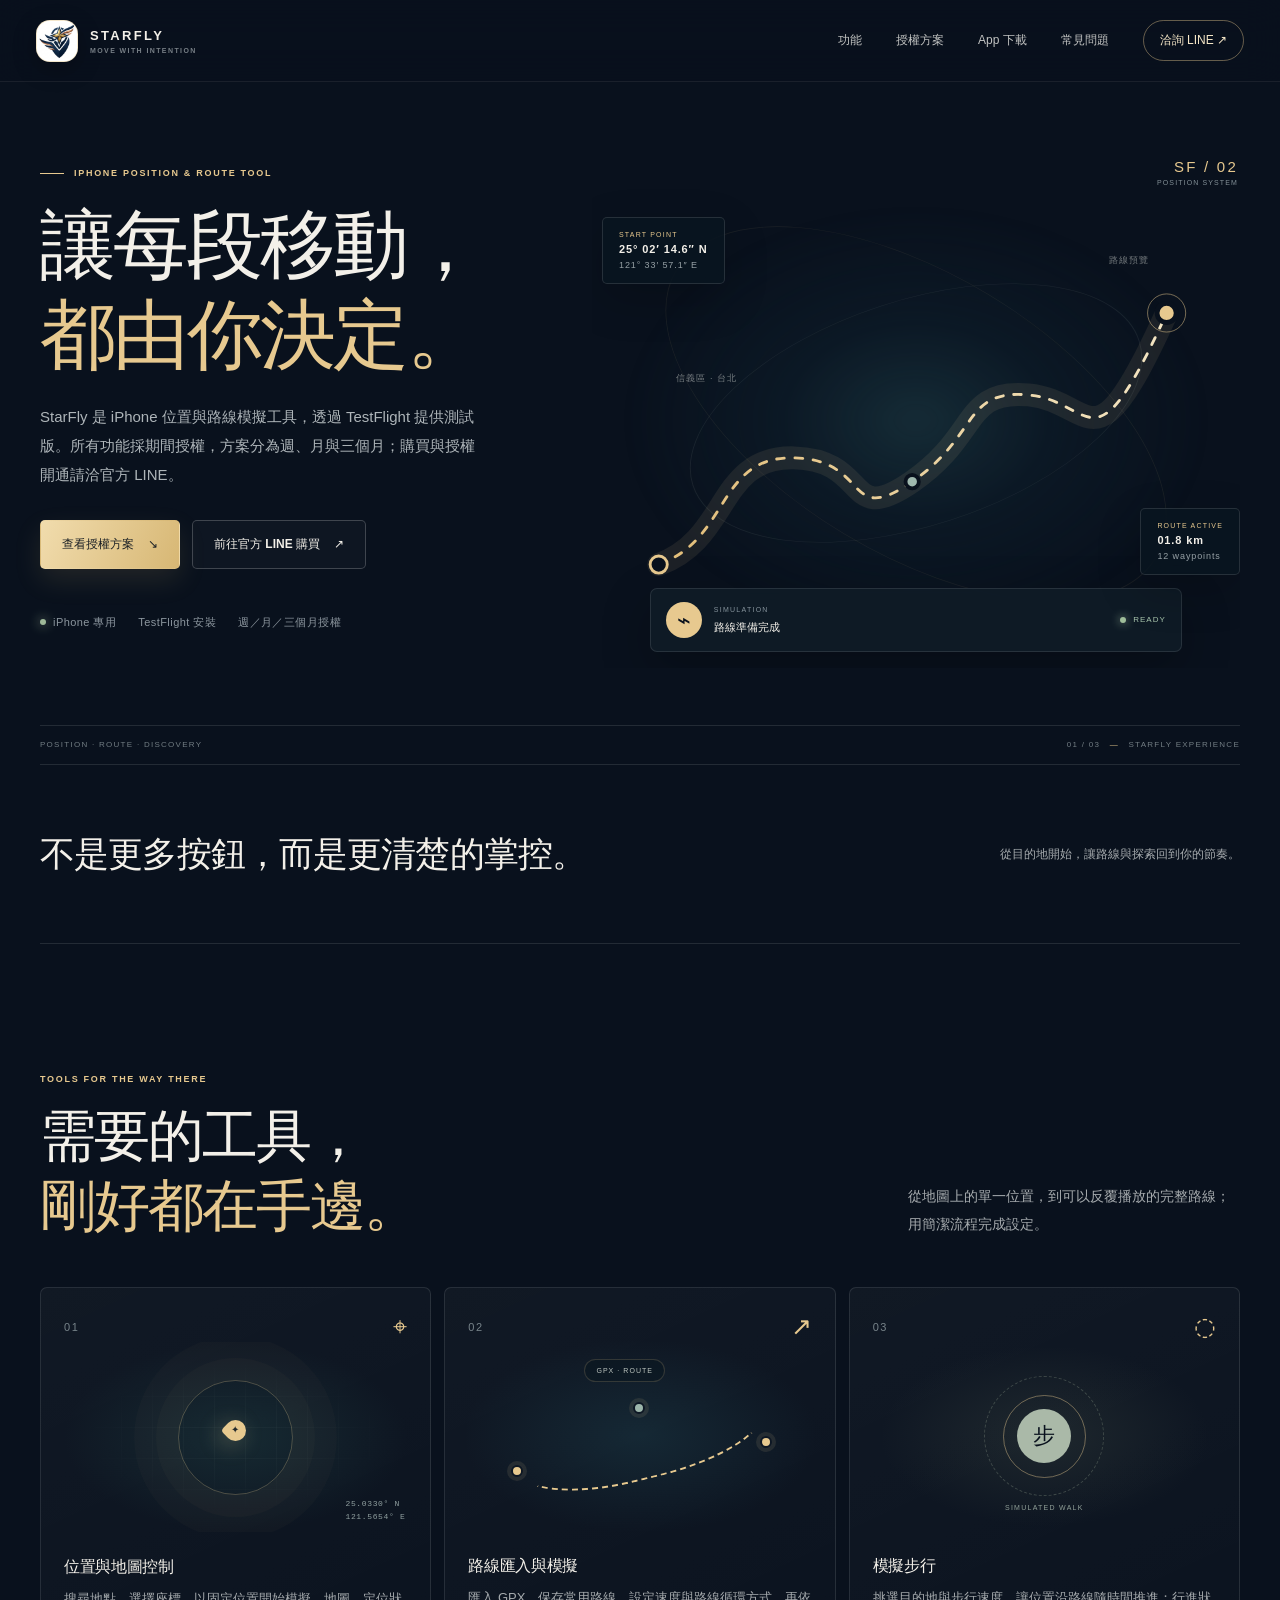
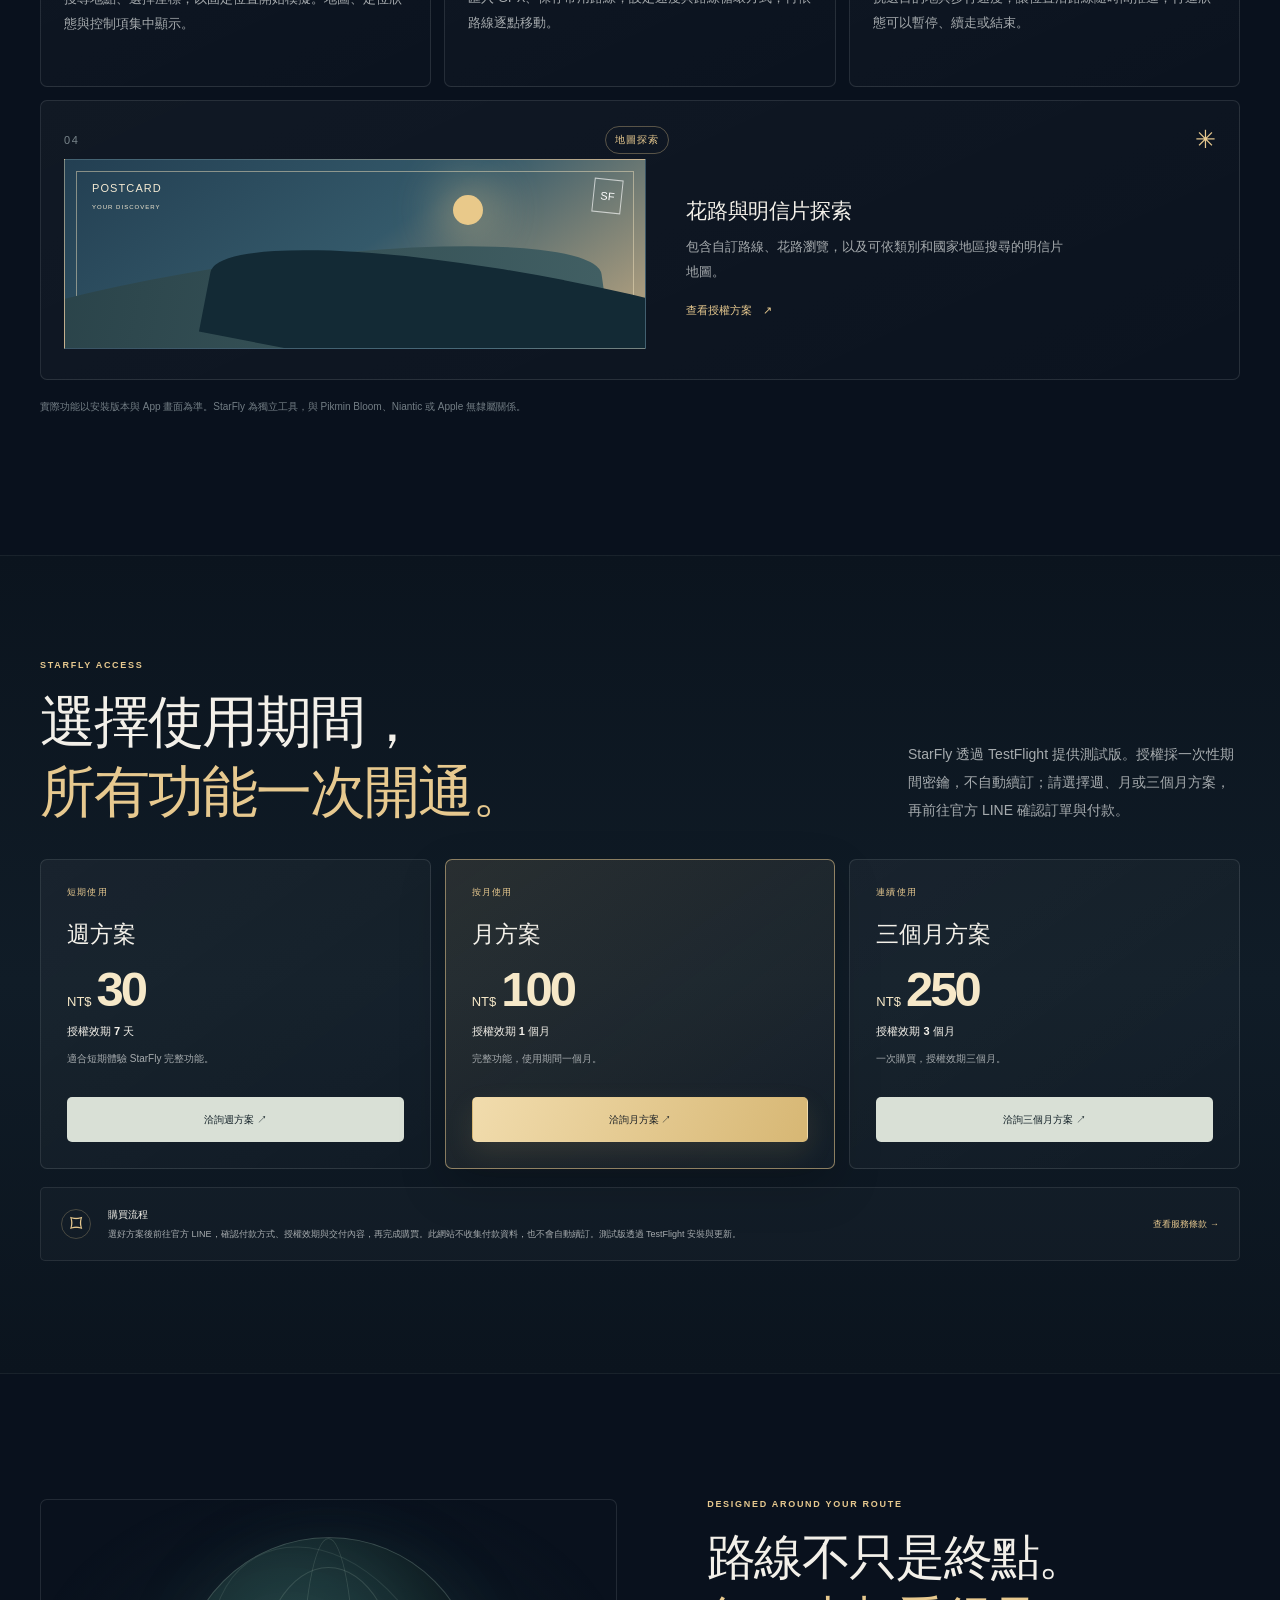
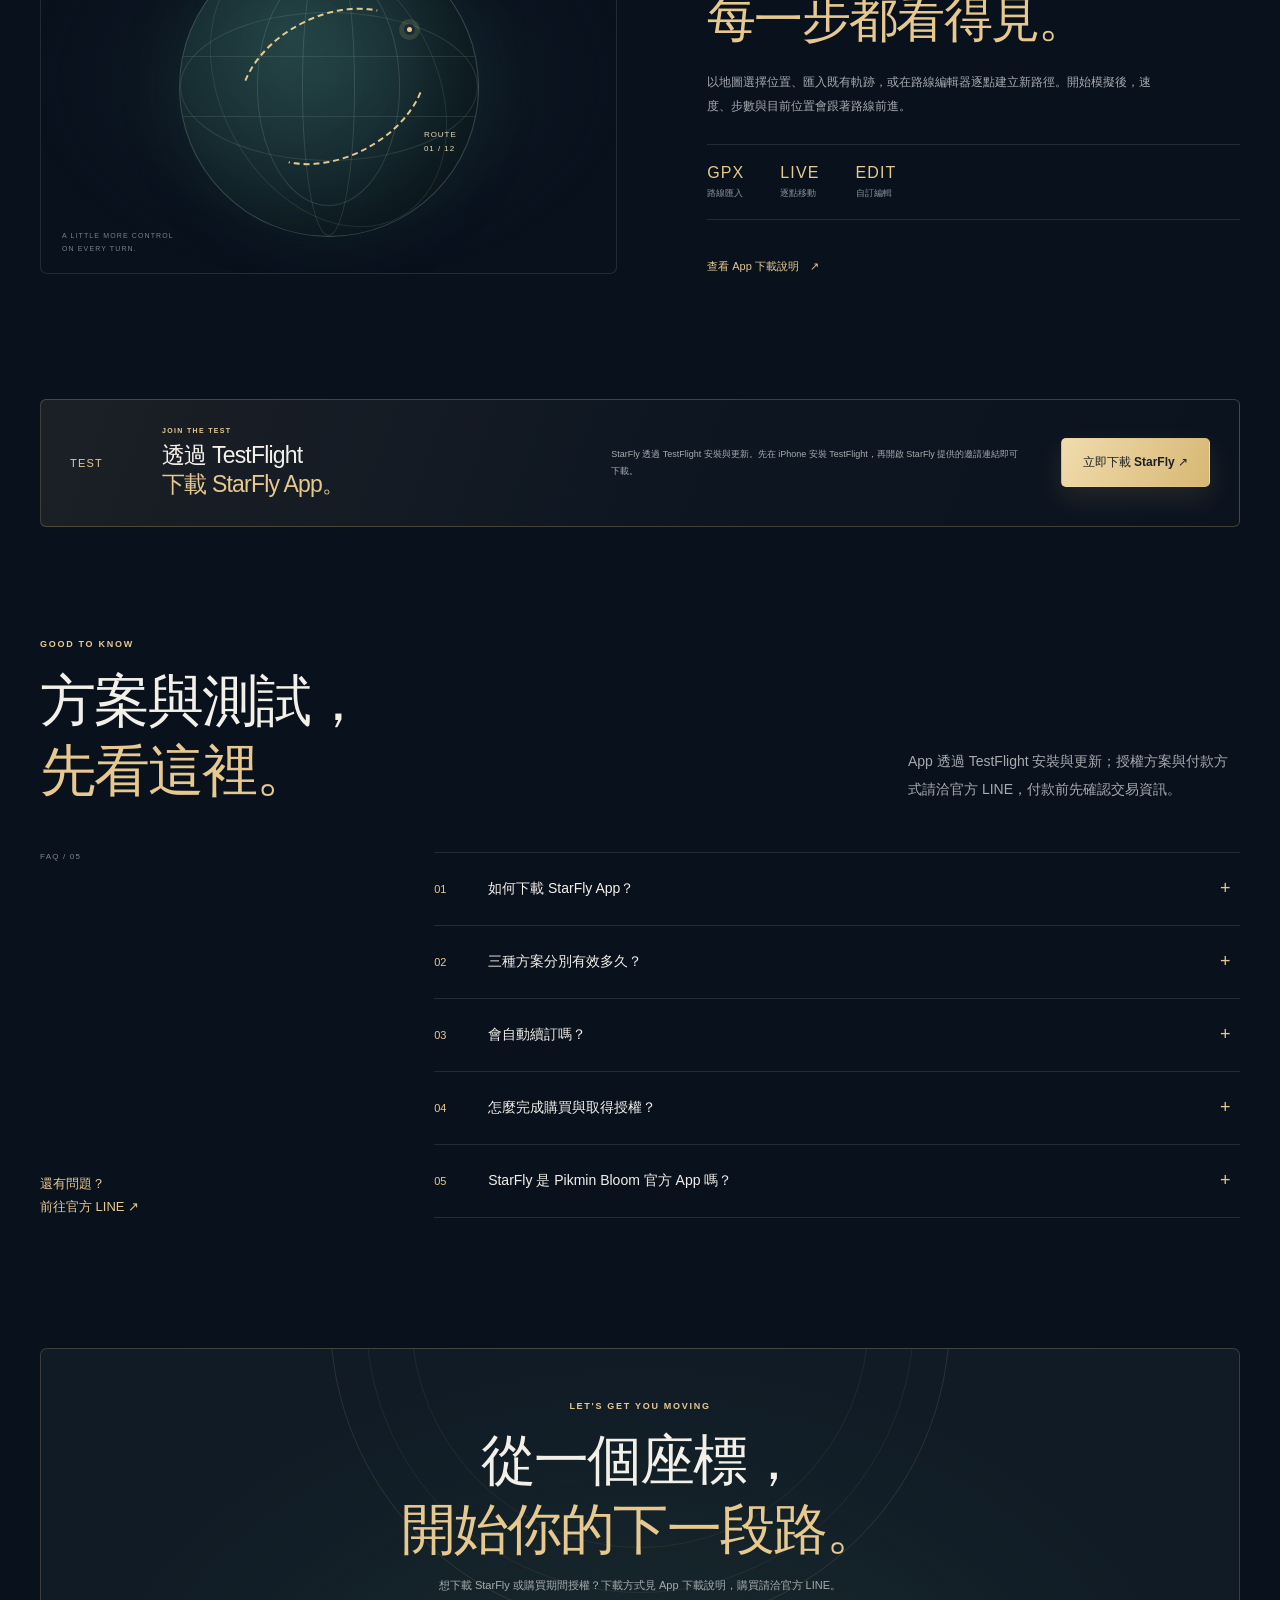
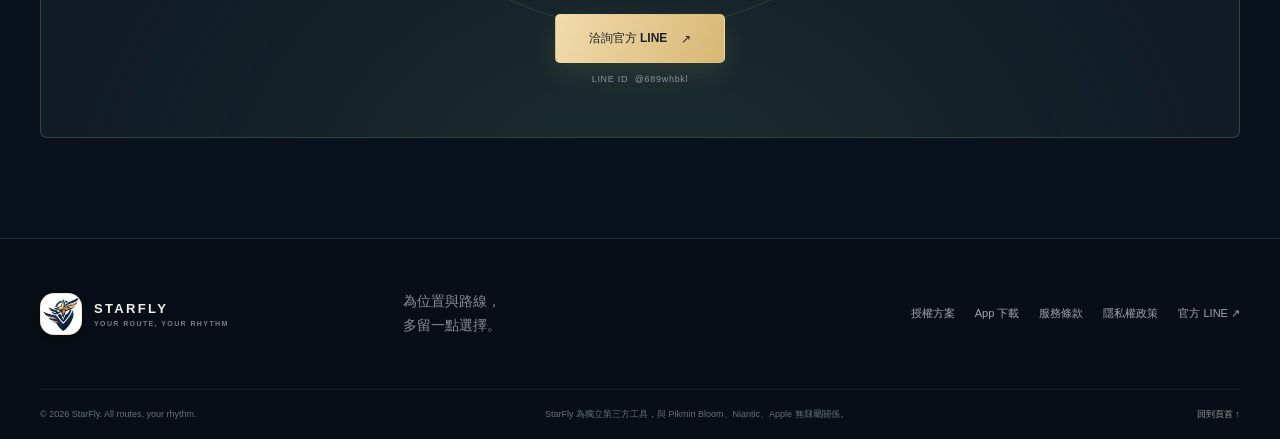
==== commit c34802ce: "Add files via upload" ====
--- a/index.html
+++ b/index.html
@@ -1,175 +1,134 @@
-<!doctype html>
-<html lang="zh-Hant">
-<head>
-  <meta charset="utf-8">
-  <meta name="viewport" content="width=device-width, initial-scale=1">
-  <meta name="theme-color" content="#09111d">
-  <meta name="description" content="StarFly iPhone 位置模擬與路線工具。提供免費版與 Pro 版，支援 GPX 路線、花路、明信片地圖與模擬步行。">
-  <title>StarFly — 讓每段移動，都由你決定</title>
-  <link rel="icon" href="assets/starfly-icon.png" type="image/png">
-  <link rel="stylesheet" href="site.css">
-  <link rel="stylesheet" href="typography.css">
-  <script src="site.js" defer></script>
-</head>
-<body>
-  <a class="skip-link" href="#main">跳至主要內容</a>
-  <header class="site-header" id="top">
-    <a class="wordmark" href="index.html" aria-label="StarFly 首頁">
-      <span class="brand-mark"><img src="assets/starfly-icon.png" alt=""></span>
-      <span>STARFLY<small>MOVE WITH INTENTION</small></span>
-    </a>
-    <button class="menu-toggle" type="button" aria-expanded="false" aria-controls="primary-nav" aria-label="開啟導覽選單"><span></span><span></span></button>
-    <nav class="primary-nav" id="primary-nav" aria-label="主要導覽">
-      <a href="#features">功能</a><a href="#editions">版本</a><a href="#downloads">下載專區</a><a href="install.html">安裝教學</a><a href="#faq">常見問題</a>
-      <a class="nav-contact" href="https://line.me/R/ti/p/@689whbkl" target="_blank" rel="noopener noreferrer">洽詢 LINE <span aria-hidden="true">↗</span></a>
-    </nav>
-  </header>
-
-  <main id="main">
-    <section class="hero section-shell">
-      <div class="hero-copy reveal">
-        <p class="eyebrow"><span class="eyebrow-line"></span> IPHONE POSITION & ROUTE TOOL</p>
-        <h1>讓每段移動，<br><em>都由你決定。</em></h1>
-        <p class="hero-intro">StarFly 是 iPhone 位置與路線模擬工具。免費版提供定點、GPX 和步行模擬；Pro 在此之上加入路線編輯與探索功能。</p>
-        <div class="hero-actions">
-          <a class="button button-gold" href="downloads/StarFly-unsigned.ipa" download="StarFly-unsigned.ipa">下載免費版 <span aria-hidden="true">↓</span></a>
-          <a class="button button-outline" href="#editions">比較免費版與 Pro <span aria-hidden="true">↘</span></a>
-        </div>
-        <div class="hero-meta"><span><i class="status-dot"></i> iPhone 專用</span><span>免費版與 Pro 版</span><span>IPA 側載安裝</span></div>
-      </div>
-      <div class="hero-scene reveal" aria-label="StarFly 路線控制介面示意圖">
-        <div class="scene-glow"></div>
-        <div class="scene-orbit orbit-a"></div><div class="scene-orbit orbit-b"></div>
-        <div class="scene-coordinate coord-one"><span>START POINT</span><b>25° 02′ 14.6″ N</b><small>121° 33′ 57.1″ E</small></div>
-        <div class="scene-coordinate coord-two"><span>ROUTE ACTIVE</span><b>01.8 km</b><small>12 waypoints</small></div>
-        <svg class="route-visual" viewBox="0 0 680 510" role="img" aria-label="一條沿著地圖延伸的路線">
-          <defs><linearGradient id="routeGradient" x1="0" x2="1"><stop offset="0" stop-color="#e2bd78"/><stop offset="1" stop-color="#f3e5c3"/></linearGradient></defs>
-          <path class="route-shadow" d="M70 392 C145 365 131 278 212 280 S265 354 336 305 S389 208 458 214 S525 300 603 128"/>
-          <path class="route-dash" d="M70 392 C145 365 131 278 212 280 S265 354 336 305 S389 208 458 214 S525 300 603 128"/>
-          <circle class="route-node node-start" cx="70" cy="392" r="9"/><circle class="route-node node-mid" cx="336" cy="305" r="7"/><circle class="route-node node-end" cx="603" cy="128" r="10"/>
-          <circle class="pulse-ring" cx="603" cy="128" r="20"/>
-        </svg>
-        <div class="scene-map-label label-a">信義區 · 台北</div><div class="scene-map-label label-b">路線預覽</div>
-        <div class="route-card"><span class="route-card-icon">⌁</span><span><small>SIMULATION</small><strong>路線準備完成</strong></span><span class="route-card-live"><i></i> READY</span></div>
-        <div class="scene-index">SF / 02<span>POSITION SYSTEM</span></div>
-      </div>
-      <div class="hero-bottomline"><span>POSITION · ROUTE · DISCOVERY</span><span>01 / 03 <b>—</b> STARFLY EXPERIENCE</span></div>
-    </section>
-
-    <section class="statement section-shell reveal" aria-label="產品理念">
-      <p>不是更多按鈕，而是更清楚的掌控。</p><span>從目的地開始，讓路線與探索回到你的節奏。</span>
-    </section>
-
-    <section class="feature-section section-shell" id="features">
-      <div class="section-heading reveal"><div><p class="eyebrow">TOOLS FOR THE WAY THERE</p><h2>需要的工具，<br><em>剛好都在手邊。</em></h2></div><p>從地圖上的單一位置，到可以反覆播放的完整路線；用簡潔流程完成設定。</p></div>
-      <div class="feature-grid">
-        <article class="feature-card feature-large reveal">
-          <div class="feature-top"><span class="feature-number">01</span><span class="feature-glyph glyph-pin">⌖</span></div>
-          <div class="feature-art pin-art"><span class="pin-halo"></span><span class="pin-stem"></span><span class="pin-core">✦</span><span class="pin-coord">25.0330° N<br>121.5654° E</span><span class="map-grid"></span></div>
-          <h3>位置與地圖控制</h3><p>搜尋地點、選擇座標，以固定位置開始模擬。地圖、定位狀態與控制項集中顯示。</p>
-        </article>
-        <article class="feature-card reveal">
-          <div class="feature-top"><span class="feature-number">02</span><span class="feature-glyph">↗</span></div>
-          <div class="feature-art path-art"><span class="path-line"></span><i class="path-dot dot-1"></i><i class="path-dot dot-2"></i><i class="path-dot dot-3"></i><span class="path-chip">GPX · ROUTE</span></div>
-          <h3>路線匯入與模擬</h3><p>匯入 GPX、保存常用路線，設定速度與路線循環方式，再依路線逐點移動。</p>
-        </article>
-        <article class="feature-card reveal">
-          <div class="feature-top"><span class="feature-number">03</span><span class="feature-glyph">◌</span></div>
-          <div class="feature-art walk-art"><span class="walk-ring ring-one"></span><span class="walk-ring ring-two"></span><span class="walk-center">步</span><span class="walk-mile">SIMULATED WALK</span></div>
-          <h3>模擬步行</h3><p>挑選目的地與步行速度，讓位置沿路線隨時間推進；行進狀態可以暫停、續走或結束。</p>
-        </article>
-        <article class="feature-card feature-wide reveal">
-        <div class="feature-top"><span class="feature-number">04</span><span class="feature-edition-tag">PRO 增加</span><span class="feature-glyph">✳</span></div>
-          <div class="feature-art postcard-art"><div class="postcard-sun"></div><div class="postcard-hill hill-one"></div><div class="postcard-hill hill-two"></div><div class="postcard-label">POSTCARD<br><small>YOUR DISCOVERY</small></div><div class="postcard-stamp">SF</div></div>
-          <div class="feature-wide-copy"><h3>花路與明信片探索</h3><p>Pro 另外提供自訂路線、花路瀏覽，以及可依類別和國家地區搜尋的明信片地圖。</p><a class="text-link" href="#editions">查看 Pro 增加的功能 <span aria-hidden="true">↗</span></a></div>
-        </article>
-      </div>
-      <p class="section-footnote">實際功能以安裝版本與 App 畫面為準。StarFly 為獨立工具，與 Pikmin Bloom、Niantic 或 Apple 無隸屬關係。</p>
-    </section>
-
-    <section class="editions-section" id="editions">
-      <div class="section-shell editions-inner">
-        <div class="section-heading reveal"><div><p class="eyebrow">CHOOSE YOUR EDITION</p><h2>免費版打底，<br><em>Pro 解鎖更多功能。</em></h2></div><p>Pro 保留免費版核心能力，再加入自訂路線、花路與明信片工具。Pro IPA 可直接下載；啟用授權碼須另外購買。</p></div>
-        <div class="edition-grid">
-          <article class="edition-card free-card reveal">
-            <div class="edition-overline"><span>STARFLY / FREE</span><span class="edition-tag">免費版</span></div>
-            <h3>核心位置與路線<br>功能，免費使用。</h3><p class="edition-desc">適合從定點、GPX 路線和步行模擬開始使用 StarFly。</p>
-            <ul class="edition-list"><li><span>✓</span>地圖搜尋與固定位置模擬</li><li><span>✓</span>匯入 GPX 路線</li><li><span>✓</span>保存路線與模擬移動</li><li><span>✓</span>步行路線規劃與逐步模擬</li></ul>
-            <a class="button button-light button-full" href="#downloads">前往下載專區 <span aria-hidden="true">↓</span></a>
-            <p class="edition-foot">未簽署 IPA · 安裝前請閱讀<a href="install.html">安裝指南</a></p>
-          </article>
-          <article class="edition-card pro-card reveal">
-            <div class="pro-shine"></div><div class="edition-overline"><span>STARFLY / PRO</span><span class="edition-tag pro-tag">免費版＋更多功能</span></div>
-            <h3>免費版全部核心功能，<br>加上更多探索工具。</h3><p class="edition-desc">Pro 是功能更完整的版本：保留免費版核心能力，再擴充路線編輯和社群探索。</p>
-            <ul class="edition-list"><li><span>✦</span>包含免費版全部核心功能</li><li><span>✦</span>自訂路線編輯器與花路匯入</li><li><span>✦</span>明信片卡片／地圖及國家分類</li><li><span>✦</span>類別搜尋與明信片投稿</li></ul>
-            <a class="button button-gold button-full" href="downloads/StarFly-Pro-unsigned.ipa" download="StarFly-Pro-unsigned.ipa">下載 Pro IPA <span aria-hidden="true">↓</span></a>
-            <p class="edition-foot">Pro 授權碼另購，透過官網上的官方 LINE 洽購</p>
-          </article>
-        </div>
-        <div class="download-note reveal"><span class="note-lock">⌑</span><p><strong>下載檔案尚未簽署。</strong>IPA 不能直接點擊安裝。請使用自己的電腦與 Apple ID，依安裝指南透過 Sideloadly 完成簽署；StarFly 不會要求你把 Apple ID 密碼或驗證碼傳給客服。</p><a href="install.html">前往安裝指南 <span aria-hidden="true">→</span></a></div>
-      </div>
-    </section>
-
-    <section class="downloads-section" id="downloads">
-      <div class="section-shell">
-        <div class="section-heading reveal"><div><p class="eyebrow">STARFLY DOWNLOADS</p><h2>下載專區</h2></div><p>免費版與 Pro 安裝檔都可在此下載。Pro 授權碼透過官網上的官方 LINE 購買，確認付款後由管理端發碼。</p></div>
-        <div class="download-grid">
-          <article class="download-card free-download-card reveal">
-            <div class="download-card-head"><span class="download-version">FREE · 免費版</span><span class="download-status">開放下載</span></div>
-            <h3>StarFly 免費版</h3><p>包含固定位置、GPX 路線、路線保存與模擬步行等核心工具。</p>
-            <div class="download-file"><span class="file-icon">↓</span><span><strong>StarFly-unsigned.ipa</strong><small>未簽署 IPA · 3.2 MiB</small></span></div>
-            <a class="button button-light button-full" href="downloads/StarFly-unsigned.ipa" download="StarFly-unsigned.ipa">下載免費版 IPA <span aria-hidden="true">↓</span></a>
-            <small class="download-help">下載後依<a href="install.html">安裝教學</a>使用 Sideloadly 簽署。</small>
-          </article>
-          <article class="download-card pro-download-card reveal">
-            <div class="download-card-head"><span class="download-version">PRO · 進階版</span><span class="download-status pro-status">開放下載</span></div>
-            <h3>StarFly Pro</h3><p>包含免費版核心功能，再增加路線編輯器、花路與明信片探索功能。</p>
-            <div class="download-file"><span class="file-icon pro-file-icon">✦</span><span><strong>StarFly-Pro-unsigned.ipa</strong><small>未簽署 IPA · 3.6 MiB</small></span></div>
-            <a class="button button-gold button-full" href="downloads/StarFly-Pro-unsigned.ipa" download="StarFly-Pro-unsigned.ipa">下載 Pro IPA <span aria-hidden="true">↓</span></a>
-            <small class="download-help">Pro 啟用需另購授權碼。<a href="#pro-license">查看授權碼購買資訊</a></small>
-          </article>
-        </div>
-        <div class="download-footer-note" id="pro-license-info"><span class="note-lock">⌑</span><p><strong>Pro 授權碼</strong> Pro IPA 可直接下載，授權碼請從下方官網購買區前往官方 LINE 洽購。付款確認後由管理端發放。</p><a href="install.html">閱讀完整安裝教學 →</a></div>
-      </div>
-    </section>
-
-    <section class="license-order-section section-shell" id="pro-license">
-      <div class="section-heading reveal"><div><p class="eyebrow">STARFLY PRO LICENSE</p><h2>購買 Pro 授權碼</h2></div><p>Pro 安裝檔可直接下載；授權碼透過官網的官方 LINE 購買。</p></div>
-      <div class="license-order-panel reveal">
-        <div class="license-order-copy"><span class="order-step">PRO / LICENSE</span><h3>在官方 LINE 完成購買</h3><p>透過官方 LINE 詢問 Pro 價格與付款方式。確認付款後，管理端建立授權碼並由官方 LINE 交付。</p><p class="order-privacy">Pro IPA 與授權碼分開提供。授權碼請勿貼在公開留言，也不要提供 Apple ID 密碼或驗證碼。</p></div>
-        <div class="license-order-action"><a class="button button-gold button-full" href="https://line.me/R/ti/p/@689whbkl" target="_blank" rel="noopener noreferrer">前往官方 LINE 購買授權碼 ↗</a><span>LINE ID　@689whbkl</span><a href="terms.html">閱讀服務條款</a></div>
+<!doctype html>
+<html lang="zh-Hant">
+<head>
+  <meta charset="utf-8">
+  <meta name="viewport" content="width=device-width, initial-scale=1">
+  <meta name="theme-color" content="#09111d">
+  <meta name="description" content="StarFly 是透過 TestFlight 提供的 iPhone 位置與路線工具。採週、月、三個月期間授權，購買由官方 LINE 協助。">
+  <title>StarFly — 讓每段移動，都由你決定</title>
+  <link rel="icon" href="assets/starfly-icon.png" type="image/png">
+  <link rel="stylesheet" href="site.css">
+  <link rel="stylesheet" href="typography.css">
+  <script src="site.js" defer></script>
+</head>
+<body>
+  <a class="skip-link" href="#main">跳至主要內容</a>
+  <header class="site-header" id="top">
+    <a class="wordmark" href="index.html" aria-label="StarFly 首頁">
+      <span class="brand-mark"><img src="assets/starfly-icon.png" alt=""></span>
+      <span>STARFLY<small>MOVE WITH INTENTION</small></span>
+    </a>
+    <button class="menu-toggle" type="button" aria-expanded="false" aria-controls="primary-nav" aria-label="開啟導覽選單"><span></span><span></span></button>
+    <nav class="primary-nav" id="primary-nav" aria-label="主要導覽">
+      <a href="#features">功能</a><a href="#plans">授權方案</a><a href="https://testflight.apple.com/join/sr3w7648">App 下載</a><a href="#faq">常見問題</a>
+      <a class="nav-contact" href="https://line.me/R/ti/p/@689whbkl" target="_blank" rel="noopener noreferrer">洽詢 LINE <span aria-hidden="true">↗</span></a>
+    </nav>
+  </header>
+
+  <main id="main">
+    <section class="hero section-shell">
+      <div class="hero-copy reveal">
+        <p class="eyebrow"><span class="eyebrow-line"></span> IPHONE POSITION & ROUTE TOOL</p>
+        <h1>讓每段移動，<br><em>都由你決定。</em></h1>
+        <p class="hero-intro">StarFly 是 iPhone 位置與路線模擬工具，透過 TestFlight 提供測試版。所有功能採期間授權，方案分為週、月與三個月；購買與授權開通請洽官方 LINE。</p>
+        <div class="hero-actions">
+          <a class="button button-gold" href="#plans">查看授權方案 <span aria-hidden="true">↘</span></a>
+          <a class="button button-outline" href="https://line.me/R/ti/p/@689whbkl" target="_blank" rel="noopener noreferrer">前往官方 LINE 購買 <span aria-hidden="true">↗</span></a>
+        </div>
+        <div class="hero-meta"><span><i class="status-dot"></i> iPhone 專用</span><span>TestFlight 安裝</span><span>週／月／三個月授權</span></div>
       </div>
-    </section>
-
-    <section class="route-section section-shell">
-      <div class="route-section-art reveal" aria-hidden="true"><div class="route-globe"><div class="globe-lat"></div><div class="globe-lon"></div><span class="globe-node"></span><span class="globe-track"></span><span class="globe-label">ROUTE<br>01 / 12</span></div><div class="art-caption">A LITTLE MORE CONTROL<br>ON EVERY TURN.</div></div>
-      <div class="route-section-copy reveal"><p class="eyebrow">DESIGNED AROUND YOUR ROUTE</p><h2>路線不只是終點。<br><em>每一步都看得見。</em></h2><p>以地圖選擇位置、匯入既有軌跡，或在 Pro 路線編輯器逐點建立新路徑。開始模擬後，速度、步數與目前位置會跟著路線前進。</p><div class="route-stats"><div><strong>GPX</strong><span>路線匯入</span></div><div><strong>LIVE</strong><span>逐點移動</span></div><div><strong>PRO</strong><span>自訂編輯</span></div></div><a class="text-link" href="install.html#prepare">開始安裝 StarFly <span aria-hidden="true">↗</span></a></div>
-    </section>
-
-    <section class="install-band section-shell reveal">
-      <div class="install-band-number">01—04</div><div><p class="eyebrow">GETTING STARTED</p><h2>第一次安裝？<br><em>照著圖文指南就好。</em></h2></div><p>準備 iPhone、Windows 電腦與傳輸線，跟著每個步驟完成 IPA 簽署、裝置信任與首次設定。</p><a class="button button-gold" href="install.html">開啟完整安裝教學 <span aria-hidden="true">↗</span></a>
-    </section>
-
-    <section class="faq-section section-shell" id="faq">
-      <div class="section-heading reveal"><div><p class="eyebrow">GOOD TO KNOW</p><h2>開始之前，<br><em>先回答幾個問題。</em></h2></div><p>安裝與方案有疑問，請透過官方 LINE 詢問。客服不需要你的 Apple ID 密碼、驗證碼或完整卡密。</p></div>
-      <div class="faq-layout"><div class="faq-index reveal"><span>FAQ / 04</span><a href="https://line.me/R/ti/p/@689whbkl" target="_blank" rel="noopener noreferrer">還有問題？<br>找我們聊聊 ↗</a></div>
-        <div class="faq-list reveal">
-          <details><summary><span>01</span>免費版和 Pro 版有什麼不同？<i aria-hidden="true">+</i></summary><div><p>免費版提供位置、GPX 路線與步行模擬工具；Pro 另外加入路線編輯器、花路瀏覽與匯入、明信片地圖／類別篩選及投稿功能。可在上方版本卡查看功能列表。</p></div></details>
-          <details><summary><span>02</span>IPA 下載後可以直接安裝嗎？<i aria-hidden="true">+</i></summary><div><p>不行。此頁提供的是未簽署 IPA，需要透過 Sideloadly 等簽署工具，使用自己的 Apple ID 安裝。完整步驟請看<a href="install.html">安裝指南</a>。</p></div></details>
-          <details><summary><span>03</span>Pro 價格、期限和付款方式是什麼？<i aria-hidden="true">+</i></summary><div><p>Pro IPA 可直接於<a href="#downloads">下載專區</a>下載。授權碼由官網上的官方 LINE 洽購；價格、授權期限、付款與退費方式會在付款前由官方 LINE 確認。</p></div></details>
-          <details><summary><span>04</span>StarFly 是 Pikmin Bloom 官方 App 嗎？<i aria-hidden="true">+</i></summary><div><p>不是。StarFly 是獨立開發的第三方工具，與 Niantic、Pikmin Bloom 或 Apple 沒有隸屬或背書關係。使用者應自行確認並遵守第三方服務條款及所在地規定。</p></div></details>
-        </div>
-      </div>
-    </section>
-
-    <section class="contact-section section-shell reveal">
-      <div class="contact-orbit" aria-hidden="true"></div><p class="eyebrow">LET'S GET YOU MOVING</p><h2>從一個座標，<br><em>開始你的下一段路。</em></h2><p>想了解 Pro、授權或安裝方式？來官方 LINE 詢問。</p><a class="button button-gold" href="https://line.me/R/ti/p/@689whbkl" target="_blank" rel="noopener noreferrer">洽詢官方 LINE <span aria-hidden="true">↗</span></a><span class="contact-id">LINE ID&nbsp; @689whbkl</span>
-    </section>
-  </main>
-
-  <footer class="site-footer">
-    <div class="footer-main section-shell"><a class="wordmark footer-wordmark" href="#top"><span class="brand-mark"><img src="assets/starfly-icon.png" alt=""></span><span>STARFLY<small>YOUR ROUTE, YOUR RHYTHM</small></span></a><p>為位置與路線，<br>多留一點選擇。</p><nav aria-label="頁尾導覽"><a href="#downloads">下載專區</a><a href="install.html">安裝教學</a><a href="terms.html">服務條款</a><a href="privacy.html">隱私權政策</a><a href="https://line.me/R/ti/p/@689whbkl" target="_blank" rel="noopener noreferrer">官方 LINE ↗</a></nav></div>
-    <div class="footer-bottom section-shell"><span>© <span data-current-year>2026</span> StarFly. All routes, your rhythm.</span><span>StarFly 為獨立第三方工具，與 Pikmin Bloom、Niantic、Apple 無隸屬關係。</span><a href="#top">回到頁首 ↑</a></div>
-  </footer>
-</body>
-</html>
+      <div class="hero-scene reveal" aria-label="StarFly 路線控制介面示意圖">
+        <div class="scene-glow"></div>
+        <div class="scene-orbit orbit-a"></div><div class="scene-orbit orbit-b"></div>
+        <div class="scene-coordinate coord-one"><span>START POINT</span><b>25° 02′ 14.6″ N</b><small>121° 33′ 57.1″ E</small></div>
+        <div class="scene-coordinate coord-two"><span>ROUTE ACTIVE</span><b>01.8 km</b><small>12 waypoints</small></div>
+        <svg class="route-visual" viewBox="0 0 680 510" role="img" aria-label="一條沿著地圖延伸的路線">
+          <defs><linearGradient id="routeGradient" x1="0" x2="1"><stop offset="0" stop-color="#e2bd78"/><stop offset="1" stop-color="#f3e5c3"/></linearGradient></defs>
+          <path class="route-shadow" d="M70 392 C145 365 131 278 212 280 S265 354 336 305 S389 208 458 214 S525 300 603 128"/>
+          <path class="route-dash" d="M70 392 C145 365 131 278 212 280 S265 354 336 305 S389 208 458 214 S525 300 603 128"/>
+          <circle class="route-node node-start" cx="70" cy="392" r="9"/><circle class="route-node node-mid" cx="336" cy="305" r="7"/><circle class="route-node node-end" cx="603" cy="128" r="10"/>
+          <circle class="pulse-ring" cx="603" cy="128" r="20"/>
+        </svg>
+        <div class="scene-map-label label-a">信義區 · 台北</div><div class="scene-map-label label-b">路線預覽</div>
+        <div class="route-card"><span class="route-card-icon">⌁</span><span><small>SIMULATION</small><strong>路線準備完成</strong></span><span class="route-card-live"><i></i> READY</span></div>
+        <div class="scene-index">SF / 02<span>POSITION SYSTEM</span></div>
+      </div>
+      <div class="hero-bottomline"><span>POSITION · ROUTE · DISCOVERY</span><span>01 / 03 <b>—</b> STARFLY EXPERIENCE</span></div>
+    </section>
+
+    <section class="statement section-shell reveal" aria-label="產品理念">
+      <p>不是更多按鈕，而是更清楚的掌控。</p><span>從目的地開始，讓路線與探索回到你的節奏。</span>
+    </section>
+
+    <section class="feature-section section-shell" id="features">
+      <div class="section-heading reveal"><div><p class="eyebrow">TOOLS FOR THE WAY THERE</p><h2>需要的工具，<br><em>剛好都在手邊。</em></h2></div><p>從地圖上的單一位置，到可以反覆播放的完整路線；用簡潔流程完成設定。</p></div>
+      <div class="feature-grid">
+        <article class="feature-card feature-large reveal">
+          <div class="feature-top"><span class="feature-number">01</span><span class="feature-glyph glyph-pin">⌖</span></div>
+          <div class="feature-art pin-art"><span class="pin-halo"></span><span class="pin-stem"></span><span class="pin-core">✦</span><span class="pin-coord">25.0330° N<br>121.5654° E</span><span class="map-grid"></span></div>
+          <h3>位置與地圖控制</h3><p>搜尋地點、選擇座標，以固定位置開始模擬。地圖、定位狀態與控制項集中顯示。</p>
+        </article>
+        <article class="feature-card reveal">
+          <div class="feature-top"><span class="feature-number">02</span><span class="feature-glyph">↗</span></div>
+          <div class="feature-art path-art"><span class="path-line"></span><i class="path-dot dot-1"></i><i class="path-dot dot-2"></i><i class="path-dot dot-3"></i><span class="path-chip">GPX · ROUTE</span></div>
+          <h3>路線匯入與模擬</h3><p>匯入 GPX、保存常用路線，設定速度與路線循環方式，再依路線逐點移動。</p>
+        </article>
+        <article class="feature-card reveal">
+          <div class="feature-top"><span class="feature-number">03</span><span class="feature-glyph">◌</span></div>
+          <div class="feature-art walk-art"><span class="walk-ring ring-one"></span><span class="walk-ring ring-two"></span><span class="walk-center">步</span><span class="walk-mile">SIMULATED WALK</span></div>
+          <h3>模擬步行</h3><p>挑選目的地與步行速度，讓位置沿路線隨時間推進；行進狀態可以暫停、續走或結束。</p>
+        </article>
+        <article class="feature-card feature-wide reveal">
+        <div class="feature-top"><span class="feature-number">04</span><span class="feature-tag">地圖探索</span><span class="feature-glyph">✳</span></div>
+          <div class="feature-art postcard-art"><div class="postcard-sun"></div><div class="postcard-hill hill-one"></div><div class="postcard-hill hill-two"></div><div class="postcard-label">POSTCARD<br><small>YOUR DISCOVERY</small></div><div class="postcard-stamp">SF</div></div>
+          <div class="feature-wide-copy"><h3>花路與明信片探索</h3><p>包含自訂路線、花路瀏覽，以及可依類別和國家地區搜尋的明信片地圖。</p><a class="text-link" href="#plans">查看授權方案 <span aria-hidden="true">↗</span></a></div>
+        </article>
+      </div>
+      <p class="section-footnote">實際功能以安裝版本與 App 畫面為準。StarFly 為獨立工具，與 Pikmin Bloom、Niantic 或 Apple 無隸屬關係。</p>
+    </section>
+
+    <section class="pricing-section" id="plans">
+      <div class="section-shell">
+        <div class="section-heading reveal"><div><p class="eyebrow">STARFLY ACCESS</p><h2>選擇使用期間，<br><em>所有功能一次開通。</em></h2></div><p>StarFly 透過 TestFlight 提供測試版。授權採一次性期間密鑰，不自動續訂；請選擇週、月或三個月方案，再前往官方 LINE 確認訂單與付款。</p></div>
+        <div class="pricing-grid">
+          <article class="price-card reveal"><div class="price-card-label">短期使用</div><h3>週方案</h3><div class="price-amount"><span>NT$</span><strong>30</strong></div><p class="price-period">授權效期 7 天</p><p class="price-detail">適合短期體驗 StarFly 完整功能。</p><a class="button button-light button-full" href="https://line.me/R/ti/p/@689whbkl" target="_blank" rel="noopener noreferrer">洽詢週方案 ↗</a></article>
+          <article class="price-card price-card-featured reveal"><div class="price-card-label">按月使用</div><h3>月方案</h3><div class="price-amount"><span>NT$</span><strong>100</strong></div><p class="price-period">授權效期 1 個月</p><p class="price-detail">完整功能，使用期間一個月。</p><a class="button button-gold button-full" href="https://line.me/R/ti/p/@689whbkl" target="_blank" rel="noopener noreferrer">洽詢月方案 ↗</a></article>
+          <article class="price-card reveal"><div class="price-card-label">連續使用</div><h3>三個月方案</h3><div class="price-amount"><span>NT$</span><strong>250</strong></div><p class="price-period">授權效期 3 個月</p><p class="price-detail">一次購買，授權效期三個月。</p><a class="button button-light button-full" href="https://line.me/R/ti/p/@689whbkl" target="_blank" rel="noopener noreferrer">洽詢三個月方案 ↗</a></article>
+        </div>
+        <div class="pricing-note reveal"><span class="note-lock">⌑</span><p><strong>購買流程</strong>選好方案後前往官方 LINE，確認付款方式、授權效期與交付內容，再完成購買。此網站不收集付款資料，也不會自動續訂。測試版透過 TestFlight 安裝與更新。</p><a href="terms.html">查看服務條款 →</a></div>
+      </div>
+    </section>
+
+    <section class="route-section section-shell">
+      <div class="route-section-art reveal" aria-hidden="true"><div class="route-globe"><div class="globe-lat"></div><div class="globe-lon"></div><span class="globe-node"></span><span class="globe-track"></span><span class="globe-label">ROUTE<br>01 / 12</span></div><div class="art-caption">A LITTLE MORE CONTROL<br>ON EVERY TURN.</div></div>
+      <div class="route-section-copy reveal"><p class="eyebrow">DESIGNED AROUND YOUR ROUTE</p><h2>路線不只是終點。<br><em>每一步都看得見。</em></h2><p>以地圖選擇位置、匯入既有軌跡，或在路線編輯器逐點建立新路徑。開始模擬後，速度、步數與目前位置會跟著路線前進。</p><div class="route-stats"><div><strong>GPX</strong><span>路線匯入</span></div><div><strong>LIVE</strong><span>逐點移動</span></div><div><strong>EDIT</strong><span>自訂編輯</span></div></div><a class="text-link" href="install.html">查看 App 下載說明 <span aria-hidden="true">↗</span></a></div>
+    </section>
+
+    <section class="testflight-band section-shell reveal">
+      <div class="install-band-number">TEST</div><div><p class="eyebrow">JOIN THE TEST</p><h2>透過 TestFlight<br><em>下載 StarFly App。</em></h2></div><p>StarFly 透過 TestFlight 安裝與更新。先在 iPhone 安裝 TestFlight，再開啟 StarFly 提供的邀請連結即可下載。</p><a class="button button-gold" href="https://testflight.apple.com/join/sr3w7648" target="_blank" rel="noopener noreferrer">立即下載 StarFly ↗</a>
+    </section>
+
+    <section class="faq-section section-shell" id="faq">
+      <div class="section-heading reveal"><div><p class="eyebrow">GOOD TO KNOW</p><h2>方案與測試，<br><em>先看這裡。</em></h2></div><p>App 透過 TestFlight 安裝與更新；授權方案與付款方式請洽官方 LINE，付款前先確認交易資訊。</p></div>
+      <div class="faq-layout"><div class="faq-index reveal"><span>FAQ / 05</span><a href="https://line.me/R/ti/p/@689whbkl" target="_blank" rel="noopener noreferrer">還有問題？<br>前往官方 LINE ↗</a></div>
+        <div class="faq-list reveal">
+          <details><summary><span>01</span>如何下載 StarFly App？<i aria-hidden="true">+</i></summary><div><p>先在 iPhone 安裝 TestFlight，再開啟 StarFly 提供的邀請連結並按下安裝；後續更新也在 TestFlight 完成。</p></div></details>
+          <details><summary><span>02</span>三種方案分別有效多久？<i aria-hidden="true">+</i></summary><div><p>週方案效期 7 天、月方案效期 1 個月、三個月方案效期 3 個月。授權起算與開通方式會在購買前一併確認。</p></div></details>
+          <details><summary><span>03</span>會自動續訂嗎？<i aria-hidden="true">+</i></summary><div><p>不會。方案採一次性期間授權，不會自動扣款或續訂；需要繼續使用時，再向官方 LINE 洽詢下一期方案。</p></div></details>
+          <details><summary><span>04</span>怎麼完成購買與取得授權？<i aria-hidden="true">+</i></summary><div><p>前往官方 LINE 選擇方案，確認付款方式、授權效期與交付資訊後再完成交易。不要在公開留言張貼授權密鑰。</p></div></details>
+          <details><summary><span>05</span>StarFly 是 Pikmin Bloom 官方 App 嗎？<i aria-hidden="true">+</i></summary><div><p>不是。StarFly 是獨立第三方工具，與 Niantic、Pikmin Bloom 或 Apple 沒有隸屬或背書關係。使用者應確認並遵守相關第三方服務規則。</p></div></details>
+        </div>
+      </div>
+    </section>
+
+    <section class="contact-section section-shell reveal">
+      <div class="contact-orbit" aria-hidden="true"></div><p class="eyebrow">LET'S GET YOU MOVING</p><h2>從一個座標，<br><em>開始你的下一段路。</em></h2><p>想下載 StarFly 或購買期間授權？下載方式見 App 下載說明，購買請洽官方 LINE。</p><a class="button button-gold" href="https://line.me/R/ti/p/@689whbkl" target="_blank" rel="noopener noreferrer">洽詢官方 LINE <span aria-hidden="true">↗</span></a><span class="contact-id">LINE ID&nbsp; @689whbkl</span>
+    </section>
+  </main>
+
+  <footer class="site-footer">
+    <div class="footer-main section-shell"><a class="wordmark footer-wordmark" href="#top"><span class="brand-mark"><img src="assets/starfly-icon.png" alt=""></span><span>STARFLY<small>YOUR ROUTE, YOUR RHYTHM</small></span></a><p>為位置與路線，<br>多留一點選擇。</p><nav aria-label="頁尾導覽"><a href="#plans">授權方案</a><a href="https://testflight.apple.com/join/sr3w7648">App 下載</a><a href="terms.html">服務條款</a><a href="privacy.html">隱私權政策</a><a href="https://line.me/R/ti/p/@689whbkl" target="_blank" rel="noopener noreferrer">官方 LINE ↗</a></nav></div>
+    <div class="footer-bottom section-shell"><span>© <span data-current-year>2026</span> StarFly. All routes, your rhythm.</span><span>StarFly 為獨立第三方工具，與 Pikmin Bloom、Niantic、Apple 無隸屬關係。</span><a href="#top">回到頁首 ↑</a></div>
+  </footer>
+</body>
+</html>
--- a/site.css
+++ b/site.css
@@ -106,7 +106,7 @@
 .feature-top { position: relative; z-index: 2; display: flex; align-items: center; justify-content: space-between; color: #78848a; }
 .feature-number { font: 11px var(--serif); letter-spacing: .14em; }
 .feature-glyph { color: var(--gold); font: 25px var(--serif); }
-.feature-edition-tag { padding: 6px 9px; border: 1px solid rgba(231,201,143,.34); border-radius: 99px; color: var(--gold); font-size: 8px; letter-spacing: .09em; }
+.feature-tag { padding: 6px 9px; border: 1px solid rgba(231,201,143,.34); border-radius: 99px; color: var(--gold); font-size: 8px; letter-spacing: .09em; }
 .feature-card h3 { margin: 25px 0 9px; font-size: 16px; font-weight: 600; letter-spacing: -.02em; }
 .feature-card > p, .feature-wide-copy p { margin-bottom: 0; color: var(--muted); font-size: 11px; line-height: 1.9; }
 .feature-art { position: relative; height: 190px; margin: 0 -2px; overflow: hidden; }
@@ -141,53 +141,9 @@
 .text-link:hover { color: var(--gold-light); }
 .section-footnote { margin: 18px 0 0; color: #737e85; font-size: 9px; line-height: 1.7; }
 
-.editions-section { position: relative; overflow: hidden; padding: 120px 0 126px; background: #0d1721; }
-.editions-section:before { position: absolute; top: -55%; right: -18%; width: 600px; height: 900px; border: 1px solid rgba(231,201,143,.07); border-radius: 50%; content: ""; transform: rotate(37deg); }
-.editions-inner { position: relative; z-index: 1; }
-.edition-grid { display: grid; grid-template-columns: 1fr 1fr; gap: 17px; }
-.edition-card { position: relative; min-height: 476px; overflow: hidden; padding: 32px; border: 1px solid rgba(255,255,255,.13); border-radius: 7px; background: #111d28; }
-.free-card { background: linear-gradient(145deg, #14232c, #101a24 70%); }
-.pro-card { border-color: rgba(231,201,143,.36); background: linear-gradient(145deg, #20271f, #182129 58%, #101922); }
-.pro-shine { position: absolute; top: -240px; right: -80px; width: 440px; height: 480px; border-radius: 50%; background: radial-gradient(ellipse, rgba(231,201,143,.11), transparent 69%); pointer-events: none; }
-.edition-overline { position: relative; z-index: 1; display: flex; align-items: center; justify-content: space-between; color: #9ca7a6; font-size: 8px; letter-spacing: .18em; }
-.edition-tag { padding: 7px 10px; border: 1px solid rgba(174,193,175,.29); border-radius: 40px; color: #bfd0bc; font-size: 8px; letter-spacing: .07em; }
-.pro-tag { border-color: rgba(231,201,143,.3); color: var(--gold); }
-.edition-card h3 { position: relative; z-index: 1; margin: 27px 0 11px; font: 30px/1.45 var(--serif); letter-spacing: -.035em; }
-.edition-desc { position: relative; z-index: 1; max-width: 410px; margin-bottom: 25px; color: var(--muted); font-size: 11px; line-height: 1.8; }
-.edition-list { position: relative; z-index: 1; display: grid; gap: 12px; margin: 0 0 26px; padding: 0; list-style: none; color: #d0d4d0; font-size: 11px; }
-.edition-list li { display: flex; align-items: flex-start; gap: 10px; }.edition-list li span { color: var(--gold); }
 .button-full { width: 100%; }
 .button-light { color: #122027; background: #d9e0d6; }.button-light:hover { background: #eff2eb; }
-.edition-foot { position: relative; z-index: 1; margin: 11px 0 0; color: #858f92; font-size: 9px; text-align: center; line-height: 1.7; }.edition-foot a { color: #d8c699; }
-.download-note { display: grid; grid-template-columns: 33px 1fr auto; align-items: center; gap: 14px; margin-top: 19px; padding: 17px 20px; border: 1px solid var(--line); border-radius: 5px; background: rgba(255,255,255,.02); }
 .note-lock { display: grid; width: 30px; height: 30px; place-items: center; border: 1px solid rgba(231,201,143,.25); border-radius: 50%; color: var(--gold); font-size: 19px; }
-.download-note p { margin: 0; color: #a9b1b3; font-size: 10px; line-height: 1.8; }.download-note strong { color: #e9e6dc; font-weight: 600; }
-.download-note > a { color: var(--gold); font-size: 10px; text-decoration: none; white-space: nowrap; }
-
-.downloads-section { padding: 112px 0 118px; background: linear-gradient(180deg, #0b141e, #101c27 48%, #0b141e); border-top: 1px solid rgba(255,255,255,.045); border-bottom: 1px solid rgba(255,255,255,.045); }
-.downloads-section .section-heading { margin-bottom: 34px; }
-.download-grid { display: grid; grid-template-columns: 1fr 1fr; gap: 15px; }
-.download-card { display: flex; min-height: 330px; flex-direction: column; padding: 26px; border: 1px solid rgba(255,255,255,.13); border-radius: 7px; background: rgba(8,18,27,.63); }
-.pro-download-card { border-color: rgba(231,201,143,.31); background: linear-gradient(140deg, rgba(66,59,39,.26), rgba(8,18,27,.65) 58%); }
-.download-card-head { display: flex; align-items: center; justify-content: space-between; gap: 10px; }
-.download-version { color: #c1c9c6; font-size: 9px; font-weight: 700; letter-spacing: .13em; }
-.download-status { padding: 6px 9px; border: 1px solid rgba(170,196,166,.27); border-radius: 99px; color: #b7c9b1; font-size: 8px; white-space: nowrap; }
-.pro-status { border-color: rgba(231,201,143,.31); color: var(--gold); }
-.download-card h3 { margin: 24px 0 8px; font-size: 20px; font-weight: 600; }
-.download-card > p { min-height: 41px; margin: 0 0 17px; color: var(--muted); font-size: 10px; line-height: 1.85; }
-.download-file { display: flex; align-items: center; gap: 12px; margin: 0 0 18px; padding: 13px; border: 1px solid rgba(255,255,255,.08); border-radius: 5px; background: rgba(255,255,255,.025); }
-.file-icon { display: grid; width: 35px; height: 35px; flex: 0 0 35px; place-items: center; border-radius: 50%; color: #182126; background: var(--sage); font-size: 19px; }
-.pro-file-icon { color: #1c211e; background: var(--gold); font-size: 15px; }
-.download-file strong, .download-file small { display: block; }
-.download-file strong { overflow-wrap: anywhere; font-size: 10px; font-weight: 600; }
-.download-file small { margin-top: 4px; color: #89949a; font-size: 8px; line-height: 1.6; }
-.download-card .button { margin-top: auto; }
-.download-help { display: block; margin-top: 10px; color: #879198; font-size: 8px; text-align: center; line-height: 1.7; }
-.download-help a { color: var(--gold); }
-.download-footer-note { display: grid; grid-template-columns: 33px 1fr auto; align-items: center; gap: 13px; margin-top: 16px; padding: 15px 18px; border: 1px solid var(--line); border-radius: 5px; }
-.download-footer-note p { margin: 0; color: var(--muted); font-size: 9px; line-height: 1.8; }
-.download-footer-note strong { color: var(--ink); }
-.download-footer-note > a { color: var(--gold); font-size: 9px; text-decoration: none; white-space: nowrap; }
 
 .route-section { display: grid; min-height: 610px; grid-template-columns: 1.04fr .96fr; align-items: center; gap: 90px; padding-top: 125px; padding-bottom: 125px; }
 .route-section-art { position: relative; display: grid; min-height: 375px; place-items: center; overflow: hidden; border: 1px solid var(--line); border-radius: 7px; background: radial-gradient(ellipse at 50% 48%, rgba(43,78,79,.38), rgba(17,31,41,.14) 57%, transparent 74%); }
@@ -225,7 +181,7 @@
 @keyframes pulse { 0% { opacity: .56; transform: scale(.6); } 75%,100% { opacity: 0; transform: scale(1.65); } }
 @keyframes pulse-soft { 0%,100% { transform: scale(.95); opacity: .7; } 50% { transform: scale(1.06); opacity: 1; } }
 @keyframes float-slow { 0%,100% { translate: 0 0; } 50% { translate: 0 -8px; } }
-@keyframes orbit-drift { from { margin-left: -9px; } to { margin-left: 12px; } }
+@keyframes orbit-drift { from { translate: -9px 0; } to { translate: 12px 0; } }
 @keyframes rotate-slow { to { transform: rotate(360deg); } }
 @keyframes globe-float { 0%,100% { transform: translateY(0) rotate(-1deg); } 50% { transform: translateY(-8px) rotate(1deg); } }
 @keyframes faq-in { from { opacity: .2; transform: translateY(-4px); } to { opacity: 1; transform: translateY(0); } }
@@ -238,8 +194,7 @@
   .primary-nav .nav-contact { padding: 9px 12px; }
   .hero { min-height: 590px; grid-template-columns: 1fr .95fr; gap: 0; }
   .hero-scene { min-height: 420px; }.scene-coordinate { padding: 10px 11px; }.coord-one { left: 0; }.coord-two { right: 0; bottom: 71px; }
-  .feature-section, .editions-section { padding-block: 100px; }
-  .downloads-section { padding-block: 88px; }
+  .feature-section { padding-block: 100px; }
   .feature-card { padding-inline: 18px; }.feature-wide { column-gap: 24px; }
   .route-section { gap: 45px; }
   .install-band { grid-template-columns: 38px 1fr 1fr; }.install-band .button { grid-column: 2 / -1; justify-self: start; }
@@ -254,16 +209,8 @@
   .primary-nav { position: absolute; top: 67px; right: 0; left: 0; display: flex; visibility: hidden; flex-direction: column; align-items: stretch; gap: 0; padding: 8px 19px 16px; border-bottom: 1px solid var(--line); background: rgba(9,17,29,.97); opacity: 0; transform: translateY(-6px); transition: opacity .2s, transform .2s, visibility .2s; }.primary-nav.is-open { visibility: visible; opacity: 1; transform: translateY(0); }.primary-nav a { padding: 13px 8px; border-bottom: 1px solid rgba(255,255,255,.055); font-size: 12px; }.primary-nav .nav-contact { margin-top: 10px; padding: 12px 14px; text-align: center; }
   .hero { min-height: unset; grid-template-columns: 1fr; gap: 11px; padding-top: 70px; padding-bottom: 66px; }.hero-copy { padding-bottom: 0; }.eyebrow { margin-bottom: 16px; font-size: 8px; }.hero h1 { font-size: clamp(47px, 13vw, 65px); }.hero-intro { max-width: 460px; font-size: 12px; }.hero-meta { gap: 14px; margin-top: 27px; font-size: 9px; }.hero-scene { min-height: 370px; width: 100%; margin-top: 13px; }.route-visual { inset: 0 -3% 0 -3%; width: 106%; }.scene-orbit { width: 370px; height: 370px; top: 20px; }.orbit-b { width: 430px; height: 430px; }.coord-one { top: 34px; left: 1px; }.coord-two { right: 0; bottom: 69px; }.route-card { right: 2%; bottom: 2px; left: 2%; }.scene-map-label { font-size: 7px; }.hero-bottomline { bottom: 15px; font-size: 6px; }.hero-bottomline span:last-child { text-align: right; }
   .statement { min-height: 170px; flex-direction: column; align-items: flex-start; justify-content: center; gap: 11px; padding-block: 27px; }.statement p { font-size: 25px; }.statement span { max-width: 340px; font-size: 10px; }
-  .feature-section, .editions-section { padding-block: 78px; }.section-heading { flex-direction: column; align-items: flex-start; gap: 17px; margin-bottom: 29px; }.section-heading .eyebrow { margin-bottom: 13px; }.section-heading h2 { font-size: 39px; }.section-heading > p { max-width: 440px; font-size: 11px; }
-  .downloads-section { padding-block: 76px; }
-  .download-grid { grid-template-columns: 1fr; gap: 10px; }
-  .download-card { min-height: unset; padding: 22px 19px; }
-  .download-card h3 { margin-top: 19px; font-size: 18px; }
-  .download-card > p { min-height: unset; }
-  .download-footer-note { grid-template-columns: 29px 1fr; gap: 10px; padding: 14px; }
-  .download-footer-note > a { grid-column: 2; }
+  .feature-section { padding-block: 78px; }.section-heading { flex-direction: column; align-items: flex-start; gap: 17px; margin-bottom: 29px; }.section-heading .eyebrow { margin-bottom: 13px; }.section-heading h2 { font-size: 39px; }.section-heading > p { max-width: 440px; font-size: 11px; }
   .feature-grid { grid-template-columns: 1fr 1fr; gap: 9px; }.feature-card { min-height: 340px; padding: 16px 14px 18px; }.feature-art { height: 148px; margin-inline: -1px; }.feature-card h3 { margin-top: 17px; font-size: 13px; }.feature-card > p { font-size: 9px; line-height: 1.8; }.feature-large { grid-column: span 2; min-height: 320px; }.feature-large .feature-art { height: 142px; }.feature-wide { grid-column: span 2; min-height: 385px; grid-template-columns: 1fr; gap: 0; padding-bottom: 22px; }.feature-wide .feature-top { grid-column: 1; }.postcard-art { grid-column: 1; grid-row: 2; height: 165px; margin-top: 0; }.feature-wide-copy { grid-column: 1; grid-row: 3; margin-top: 16px; }.feature-wide-copy h3 { font-size: 16px; }.feature-wide-copy p { font-size: 10px; }.section-footnote { font-size: 8px; }
-  .edition-grid { grid-template-columns: 1fr; gap: 11px; }.edition-card { min-height: 0; padding: 25px 22px; }.edition-card h3 { margin-top: 22px; font-size: 27px; }.edition-desc { font-size: 10px; }.edition-list { gap: 11px; font-size: 10px; }.download-note { grid-template-columns: 29px 1fr; gap: 11px; padding: 15px; }.download-note > a { grid-column: 2; }
   .route-section { grid-template-columns: 1fr; gap: 31px; padding-block: 77px; }.route-section-art { min-height: 320px; grid-row: 2; }.route-globe { width: 245px; }.route-section-copy h2 { font-size: 38px; }.route-section-copy > p:not(.eyebrow) { font-size: 11px; }.route-stats { justify-content: space-between; gap: 14px; }
   .install-band { grid-template-columns: 35px 1fr; gap: 12px; margin-bottom: 80px; padding: 22px 17px; }.install-band-number { grid-row: 1 / 3; align-self: start; padding-top: 3px; font-size: 10px; }.install-band h2 { font-size: 24px; }.install-band > p { grid-column: 2; }.install-band .button { grid-column: 2; margin-top: 5px; }
   .faq-section { padding-bottom: 80px; }.faq-layout { grid-template-columns: 1fr; gap: 20px; }.faq-index { min-height: unset; flex-direction: row; align-items: center; }.faq-index a { font-size: 10px; text-align: right; }.faq-list summary { min-height: 66px; grid-template-columns: 30px 1fr 17px; gap: 8px; font-size: 11px; }.faq-list details > div { padding: 0 8px 17px 39px; }.faq-list details p { font-size: 10px; }
@@ -276,6 +223,44 @@
 @media (prefers-reduced-motion: reduce) {
   *, *::before, *::after { scroll-behavior: auto !important; animation-duration: .01ms !important; animation-iteration-count: 1 !important; transition-duration: .01ms !important; }
   .reveal { opacity: 1; transform: none; }
+}
+
+/* Keep supporting copy readable while preserving the compact visual hierarchy. */
+@media (min-width: 641px) {
+  .hero-intro { font-size: 15px; }
+  .hero-meta { font-size: 11px; }
+  .section-heading > p { font-size: 14px; }
+  .feature-card > p, .feature-wide-copy p { font-size: 13px; }
+  .feature-tag, .section-footnote, .price-card-label { font-size: 10px; }
+  .price-period { font-size: 13px; }
+  .price-detail { font-size: 12px; }
+  .pricing-note p { font-size: 11px; }
+  .pricing-note strong { font-size: 12px; }
+  .faq-list details p { font-size: 13px; }
+  .faq-list summary { font-size: 14px; }
+  .footer-main > p { font-size: 14px; }
+  .site-footer nav a { font-size: 11px; }
+  .footer-bottom { font-size: 9px; }
+}
+@media (max-width: 640px) {
+  .hero-intro { font-size: 13px; }
+  .section-heading > p { font-size: 12px; }
+  .feature-card > p { font-size: 10px; }
+  .feature-wide-copy p { font-size: 11px; }
+  .section-footnote { font-size: 9px; }
+  .price-period { font-size: 12px; }
+  .price-detail { font-size: 11px; }
+  .pricing-note p { font-size: 10px; }
+  .pricing-note strong { font-size: 11px; }
+  .faq-list summary { font-size: 12px; }
+  .faq-list details p { font-size: 11px; }
+  .site-footer nav a { font-size: 10px; }
+  .footer-bottom { font-size: 8px; }
+}
+@media (max-width: 380px) {
+  .feature-card > p { font-size: 9px; }
+  .hero-intro { font-size: 12px; }
+  .footer-bottom { font-size: 7.5px; }
 }
 
 .license-order-section { padding-top: 76px; padding-bottom: 96px; }
@@ -289,3 +274,31 @@
 .license-order-action > span, .license-order-action > a:not(.button) { color: #60707c; font-size: 11px; text-align: center; }
 .license-order-action > a:not(.button) { text-underline-offset: 4px; }
 @media (max-width: 700px) { .license-order-section { padding-top: 56px; padding-bottom: 68px; } .license-order-panel { grid-template-columns: 1fr; gap: 20px; margin-top: 22px; padding: 22px; border-radius: 19px; } }
+
+.pricing-section { padding: 104px 0 112px; border-block: 1px solid rgba(255,255,255,.06); background: linear-gradient(180deg, #0b141e, #101c27 52%, #0b141e); }
+.pricing-section .section-heading { margin-bottom: 32px; }
+.pricing-grid { display: grid; grid-template-columns: repeat(3, minmax(0, 1fr)); gap: 14px; align-items: stretch; }
+.price-card { display: flex; flex-direction: column; min-height: 310px; padding: 26px; border: 1px solid rgba(222,226,226,.12); border-radius: 7px; background: linear-gradient(145deg, rgba(255,255,255,.045), rgba(255,255,255,.015)); }
+.price-card { transition: transform .24s ease, border-color .24s ease, background .24s ease, box-shadow .24s ease; }
+.price-card:hover, .price-card:focus-within { transform: translateY(-4px); border-color: rgba(231,201,143,.42); box-shadow: 0 16px 38px rgba(0,0,0,.18); }
+.price-card-featured { border-color: rgba(231,201,143,.55); background: linear-gradient(145deg, rgba(231,201,143,.12), rgba(255,255,255,.025)); box-shadow: 0 18px 48px rgba(0,0,0,.18); }
+.price-card-label { color: var(--gold); font-size: 9px; font-weight: 750; letter-spacing: .13em; text-transform: uppercase; }
+.price-card h3 { margin: 20px 0 6px; font-size: 23px; }
+.price-amount { display: flex; align-items: baseline; gap: 5px; margin-top: 9px; color: var(--gold-light); }
+.price-amount > span { font-size: 13px; }
+.price-amount strong { font-size: clamp(38px, 4vw, 49px); line-height: 1; letter-spacing: -.06em; }
+.price-period { margin: 10px 0 0; color: var(--ink); font-size: 11px; font-weight: 650; }
+.price-detail { flex: 1; margin: 11px 0 22px; color: var(--muted); font-size: 10px; line-height: 1.8; }
+.price-card .button { min-height: 45px; font-size: 10px; }
+.pricing-note { display: grid; grid-template-columns: 32px 1fr auto; align-items: center; gap: 15px; margin-top: 18px; padding: 17px 20px; border: 1px solid rgba(255,255,255,.09); border-radius: 5px; background: rgba(255,255,255,.025); }
+.pricing-note .note-lock { color: var(--gold); font-size: 24px; }
+.pricing-note p { margin: 0; color: var(--muted); font-size: 9px; line-height: 1.9; }
+.pricing-note strong { display: block; margin-bottom: 2px; color: var(--ink); font-size: 10px; }
+.pricing-note > a { color: var(--gold); font-size: 9px; text-decoration: none; white-space: nowrap; }
+.testflight-band { display: grid; grid-template-columns: 70px 1fr 1fr auto; align-items: center; gap: 22px; margin-bottom: 112px; padding: 27px 29px; border: 1px solid rgba(231,201,143,.24); border-radius: 6px; background: linear-gradient(110deg, rgba(231,201,143,.085), rgba(255,255,255,.022) 52%, rgba(255,255,255,.012)); }
+.testflight-band .install-band-number { color: var(--gold); font: 11px var(--serif); letter-spacing: .11em; }
+.testflight-band .eyebrow { margin-bottom: 7px; font-size: 7px; }
+.testflight-band h2 { font-size: 23px; }
+.testflight-band > p { margin: 0; color: var(--muted); font-size: 9px; line-height: 1.9; }
+@media (max-width: 900px) { .pricing-grid { grid-template-columns: 1fr 1fr; } .price-card-featured { grid-row: span 1; } .testflight-band { grid-template-columns: 48px 1fr 1fr; } .testflight-band .button { grid-column: 2 / -1; justify-self: start; } }
+@media (max-width: 640px) { .pricing-section { padding-block: 72px; } .pricing-grid { grid-template-columns: 1fr; gap: 10px; } .price-card { min-height: 0; padding: 23px; } .price-card h3 { margin-top: 14px; } .price-detail { margin-bottom: 19px; } .pricing-note { grid-template-columns: 26px 1fr; gap: 10px; padding: 14px; } .pricing-note > a { grid-column: 2; } .testflight-band { grid-template-columns: 35px 1fr; gap: 12px; margin-bottom: 80px; padding: 22px 17px; } .testflight-band .install-band-number { grid-row: 1 / 3; align-self: start; padding-top: 3px; font-size: 9px; } .testflight-band h2 { font-size: 22px; } .testflight-band > p, .testflight-band .button { grid-column: 2; } .testflight-band .button { margin-top: 4px; } }
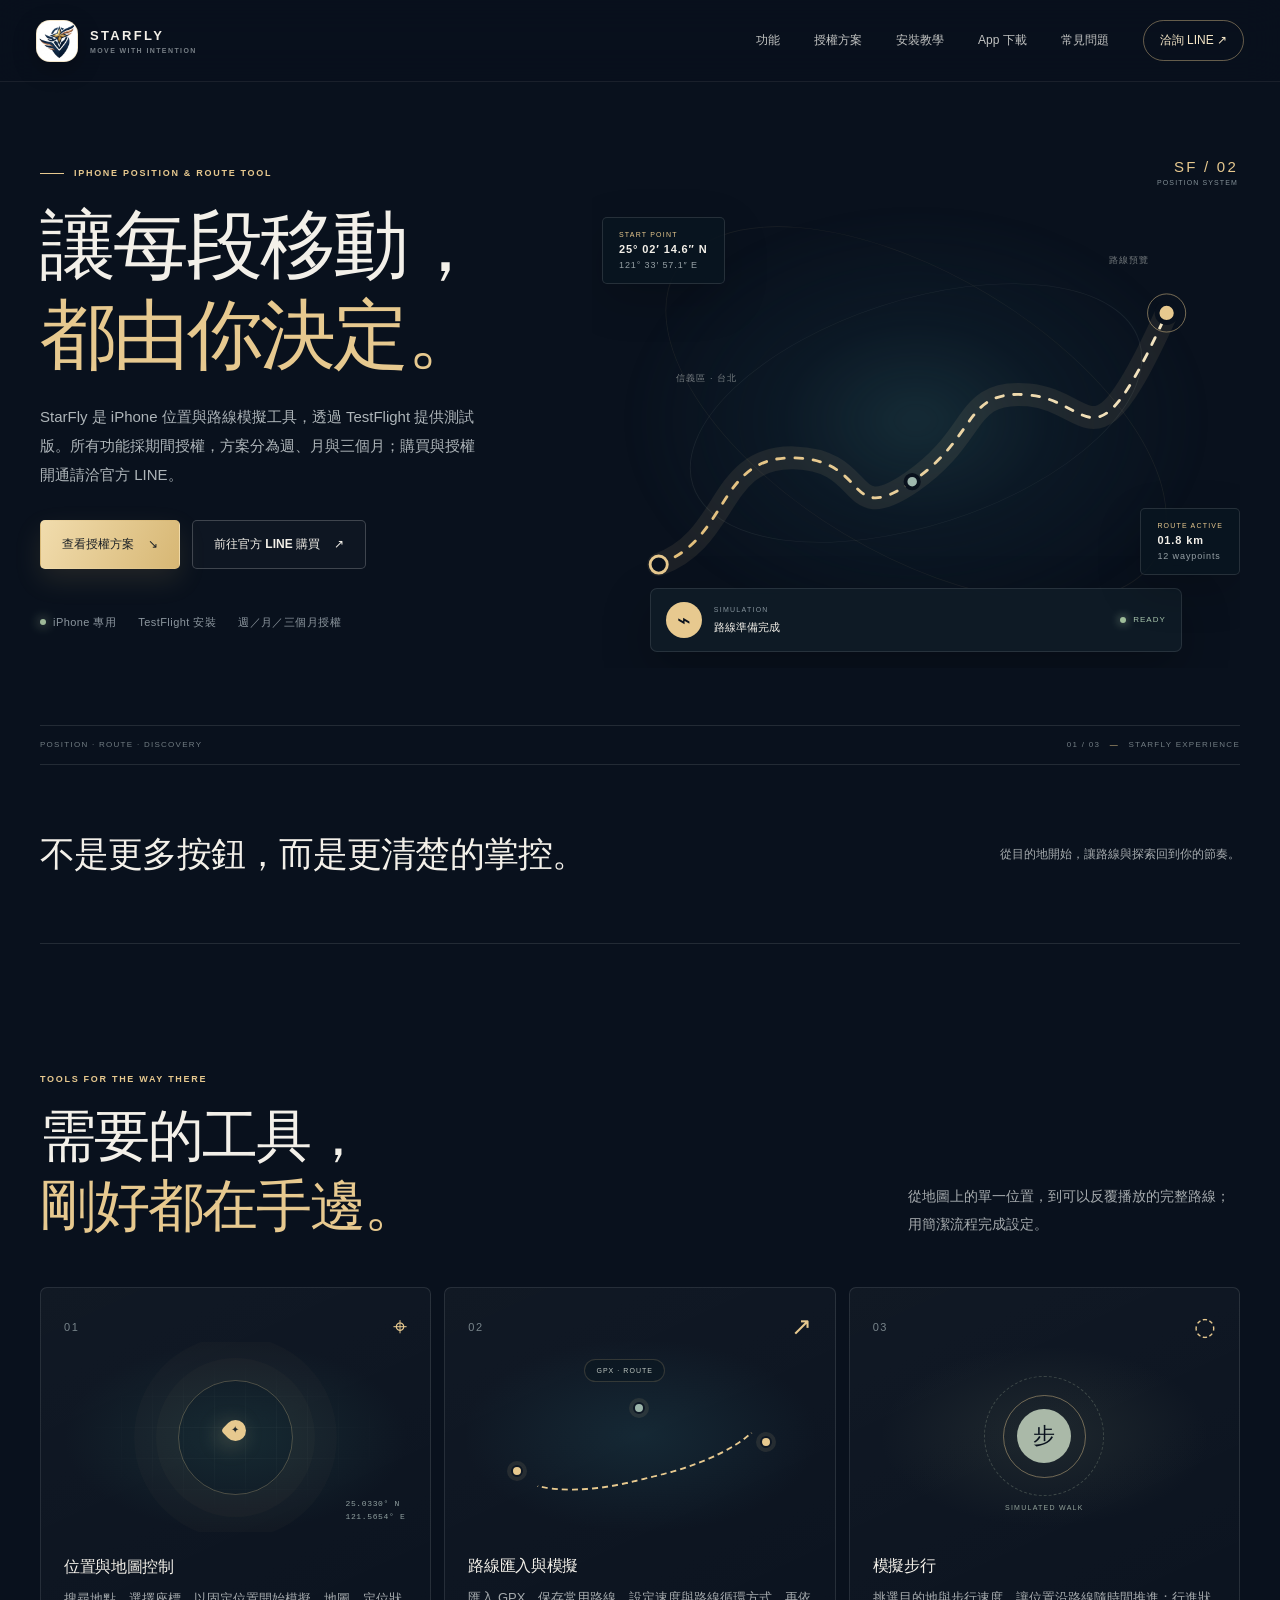
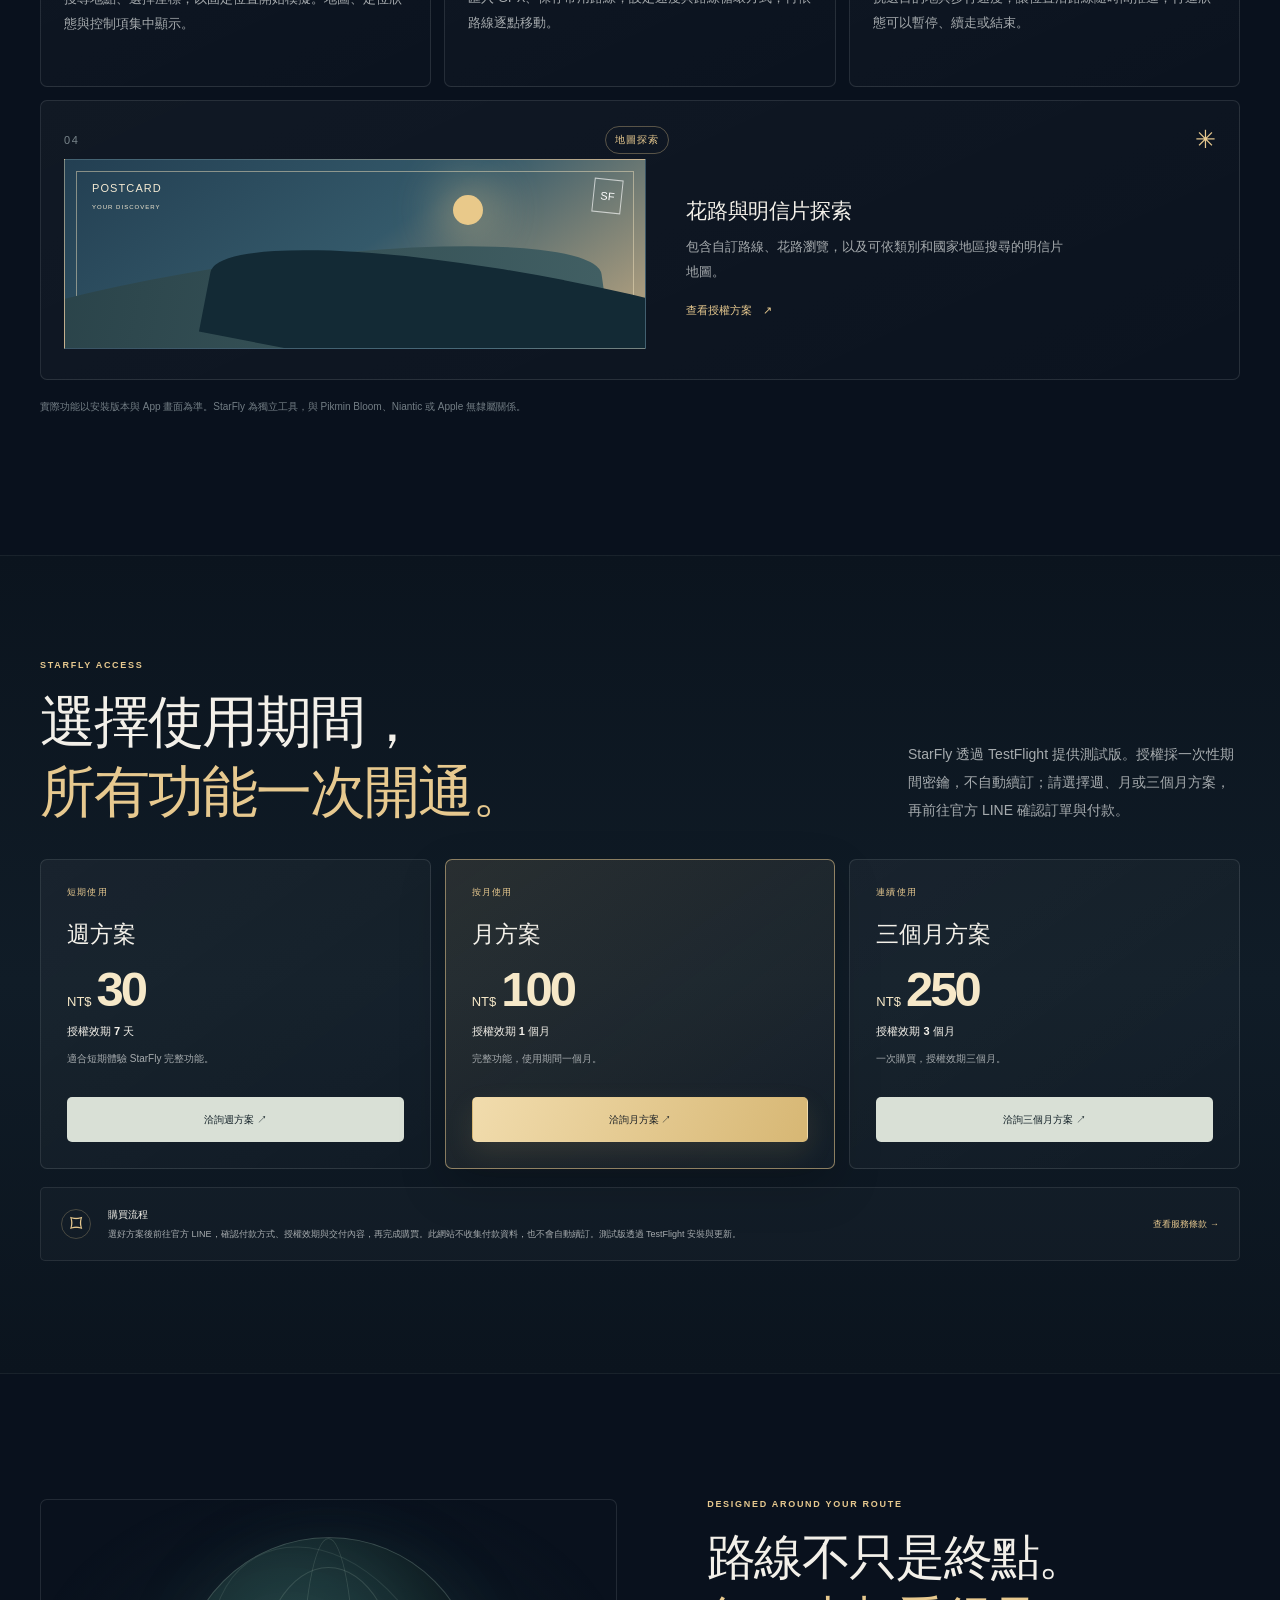
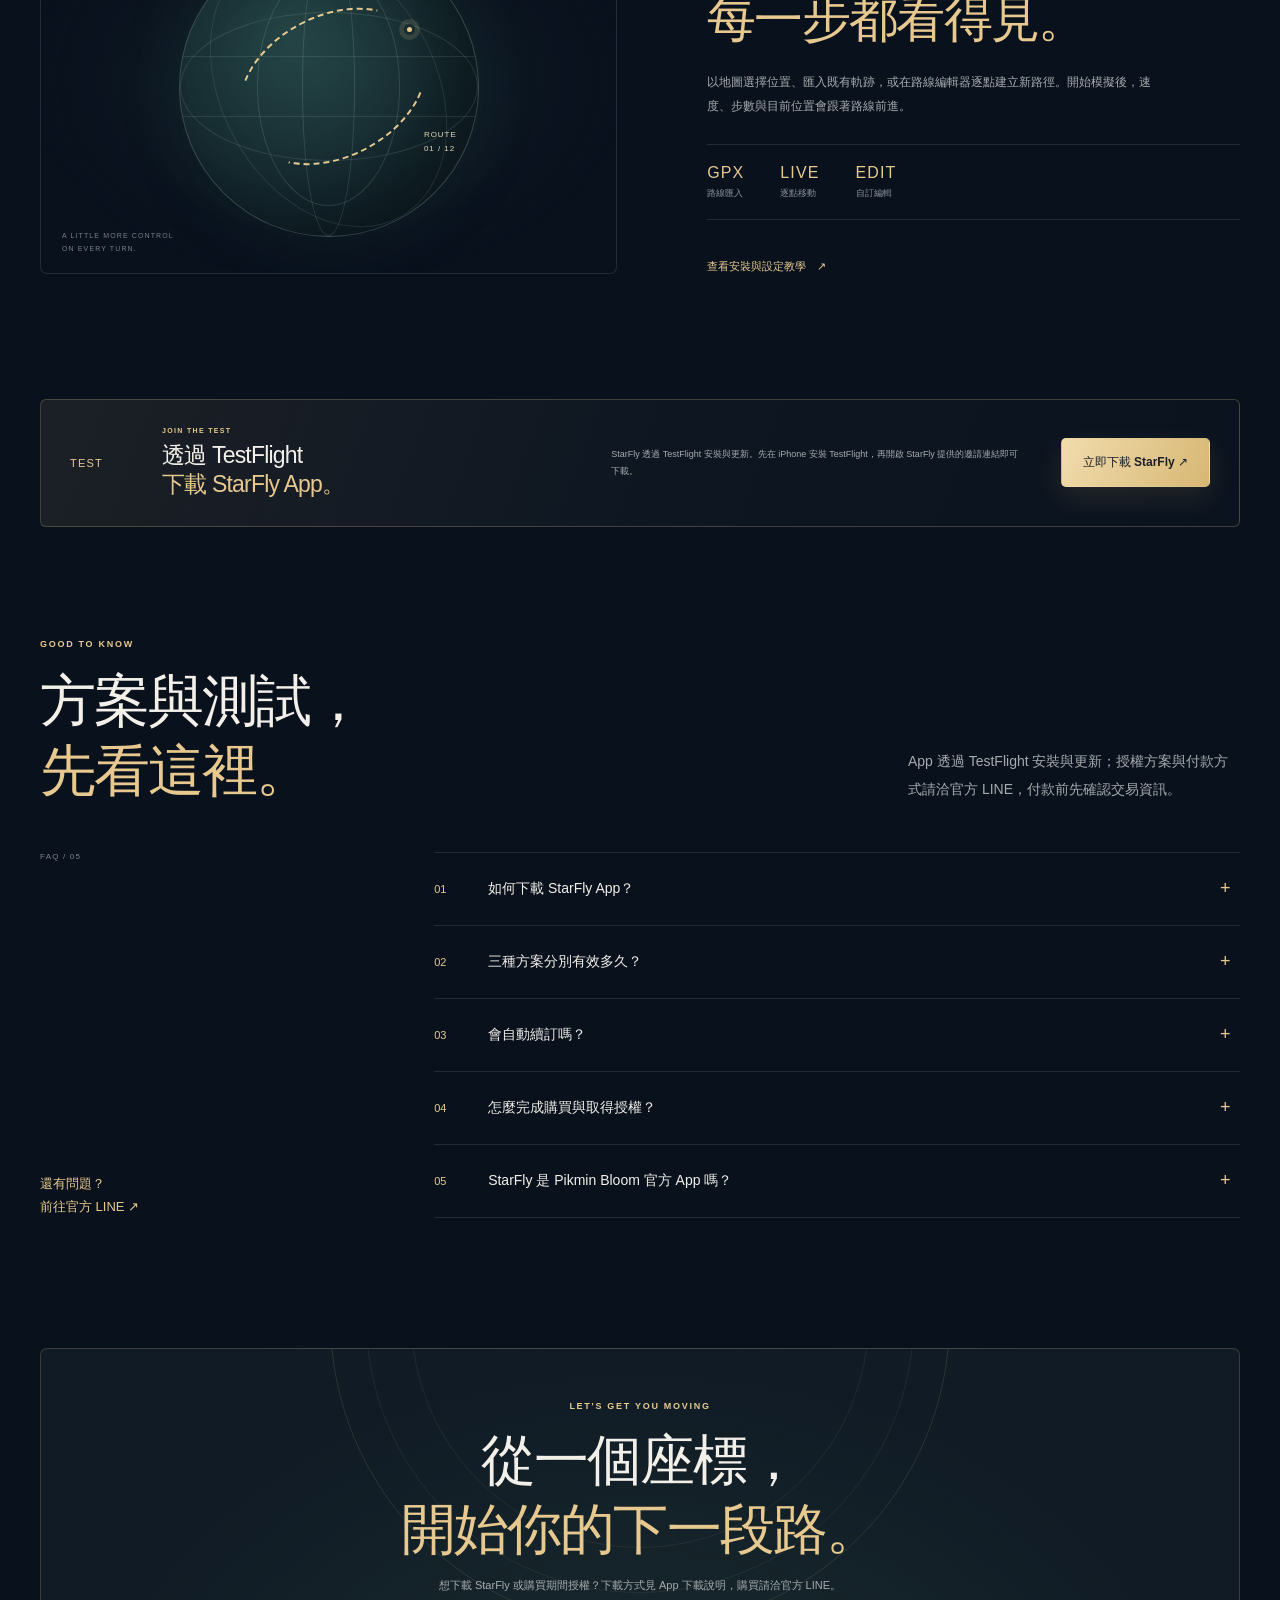
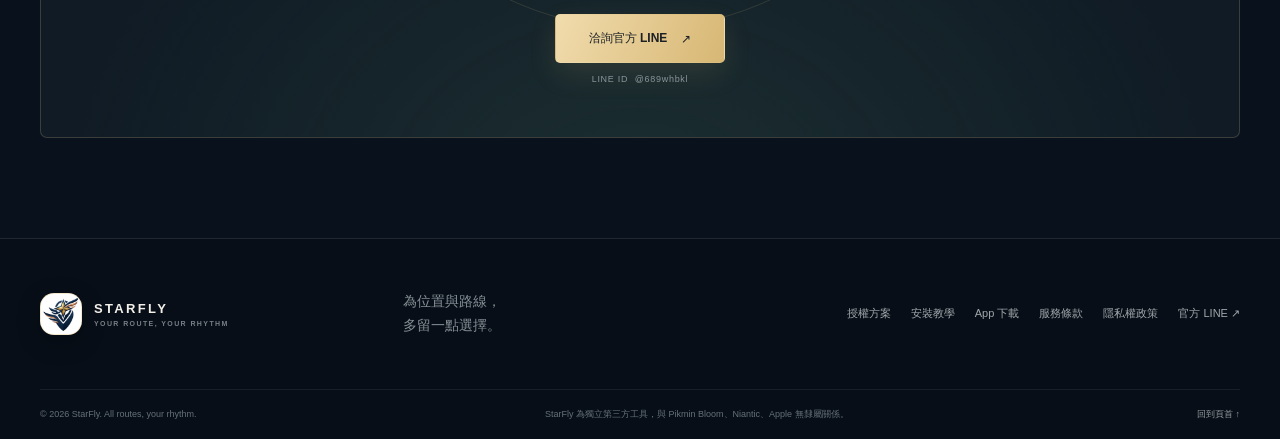
==== commit 63a7ac38: "Add files via upload" ====
--- a/index.html
+++ b/index.html
@@ -20,7 +20,7 @@
     </a>
     <button class="menu-toggle" type="button" aria-expanded="false" aria-controls="primary-nav" aria-label="開啟導覽選單"><span></span><span></span></button>
     <nav class="primary-nav" id="primary-nav" aria-label="主要導覽">
-      <a href="#features">功能</a><a href="#plans">授權方案</a><a href="https://testflight.apple.com/join/sr3w7648">App 下載</a><a href="#faq">常見問題</a>
+      <a href="#features">功能</a><a href="#plans">授權方案</a><a href="install.html">安裝教學</a><a href="https://testflight.apple.com/join/sr3w7648">App 下載</a><a href="#faq">常見問題</a>
       <a class="nav-contact" href="https://line.me/R/ti/p/@689whbkl" target="_blank" rel="noopener noreferrer">洽詢 LINE <span aria-hidden="true">↗</span></a>
     </nav>
   </header>
@@ -101,7 +101,7 @@
 
     <section class="route-section section-shell">
       <div class="route-section-art reveal" aria-hidden="true"><div class="route-globe"><div class="globe-lat"></div><div class="globe-lon"></div><span class="globe-node"></span><span class="globe-track"></span><span class="globe-label">ROUTE<br>01 / 12</span></div><div class="art-caption">A LITTLE MORE CONTROL<br>ON EVERY TURN.</div></div>
-      <div class="route-section-copy reveal"><p class="eyebrow">DESIGNED AROUND YOUR ROUTE</p><h2>路線不只是終點。<br><em>每一步都看得見。</em></h2><p>以地圖選擇位置、匯入既有軌跡，或在路線編輯器逐點建立新路徑。開始模擬後，速度、步數與目前位置會跟著路線前進。</p><div class="route-stats"><div><strong>GPX</strong><span>路線匯入</span></div><div><strong>LIVE</strong><span>逐點移動</span></div><div><strong>EDIT</strong><span>自訂編輯</span></div></div><a class="text-link" href="install.html">查看 App 下載說明 <span aria-hidden="true">↗</span></a></div>
+      <div class="route-section-copy reveal"><p class="eyebrow">DESIGNED AROUND YOUR ROUTE</p><h2>路線不只是終點。<br><em>每一步都看得見。</em></h2><p>以地圖選擇位置、匯入既有軌跡，或在路線編輯器逐點建立新路徑。開始模擬後，速度、步數與目前位置會跟著路線前進。</p><div class="route-stats"><div><strong>GPX</strong><span>路線匯入</span></div><div><strong>LIVE</strong><span>逐點移動</span></div><div><strong>EDIT</strong><span>自訂編輯</span></div></div><a class="text-link" href="install.html">查看安裝與設定教學 <span aria-hidden="true">↗</span></a></div>
     </section>
 
     <section class="testflight-band section-shell reveal">
@@ -127,7 +127,7 @@
   </main>
 
   <footer class="site-footer">
-    <div class="footer-main section-shell"><a class="wordmark footer-wordmark" href="#top"><span class="brand-mark"><img src="assets/starfly-icon.png" alt=""></span><span>STARFLY<small>YOUR ROUTE, YOUR RHYTHM</small></span></a><p>為位置與路線，<br>多留一點選擇。</p><nav aria-label="頁尾導覽"><a href="#plans">授權方案</a><a href="https://testflight.apple.com/join/sr3w7648">App 下載</a><a href="terms.html">服務條款</a><a href="privacy.html">隱私權政策</a><a href="https://line.me/R/ti/p/@689whbkl" target="_blank" rel="noopener noreferrer">官方 LINE ↗</a></nav></div>
+    <div class="footer-main section-shell"><a class="wordmark footer-wordmark" href="#top"><span class="brand-mark"><img src="assets/starfly-icon.png" alt=""></span><span>STARFLY<small>YOUR ROUTE, YOUR RHYTHM</small></span></a><p>為位置與路線，<br>多留一點選擇。</p><nav aria-label="頁尾導覽"><a href="#plans">授權方案</a><a href="install.html">安裝教學</a><a href="https://testflight.apple.com/join/sr3w7648">App 下載</a><a href="terms.html">服務條款</a><a href="privacy.html">隱私權政策</a><a href="https://line.me/R/ti/p/@689whbkl" target="_blank" rel="noopener noreferrer">官方 LINE ↗</a></nav></div>
     <div class="footer-bottom section-shell"><span>© <span data-current-year>2026</span> StarFly. All routes, your rhythm.</span><span>StarFly 為獨立第三方工具，與 Pikmin Bloom、Niantic、Apple 無隸屬關係。</span><a href="#top">回到頁首 ↑</a></div>
   </footer>
 </body>
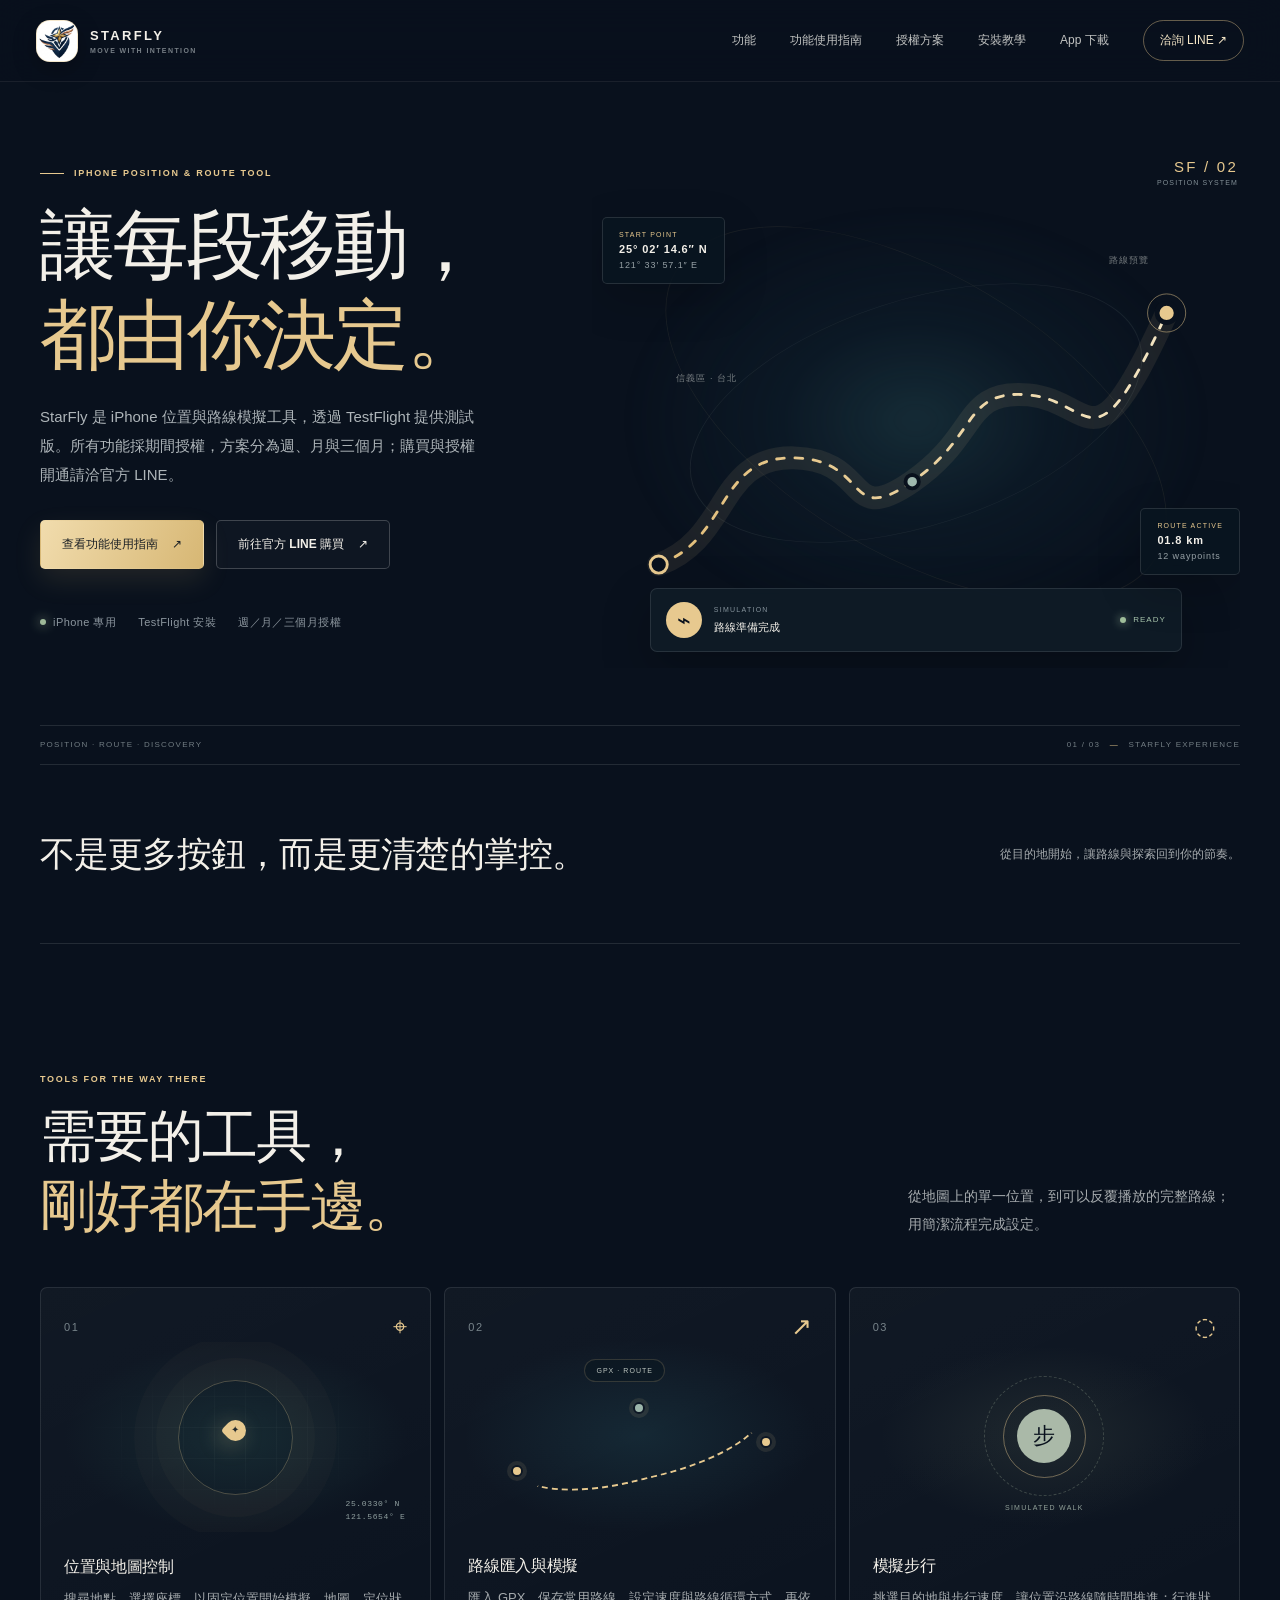
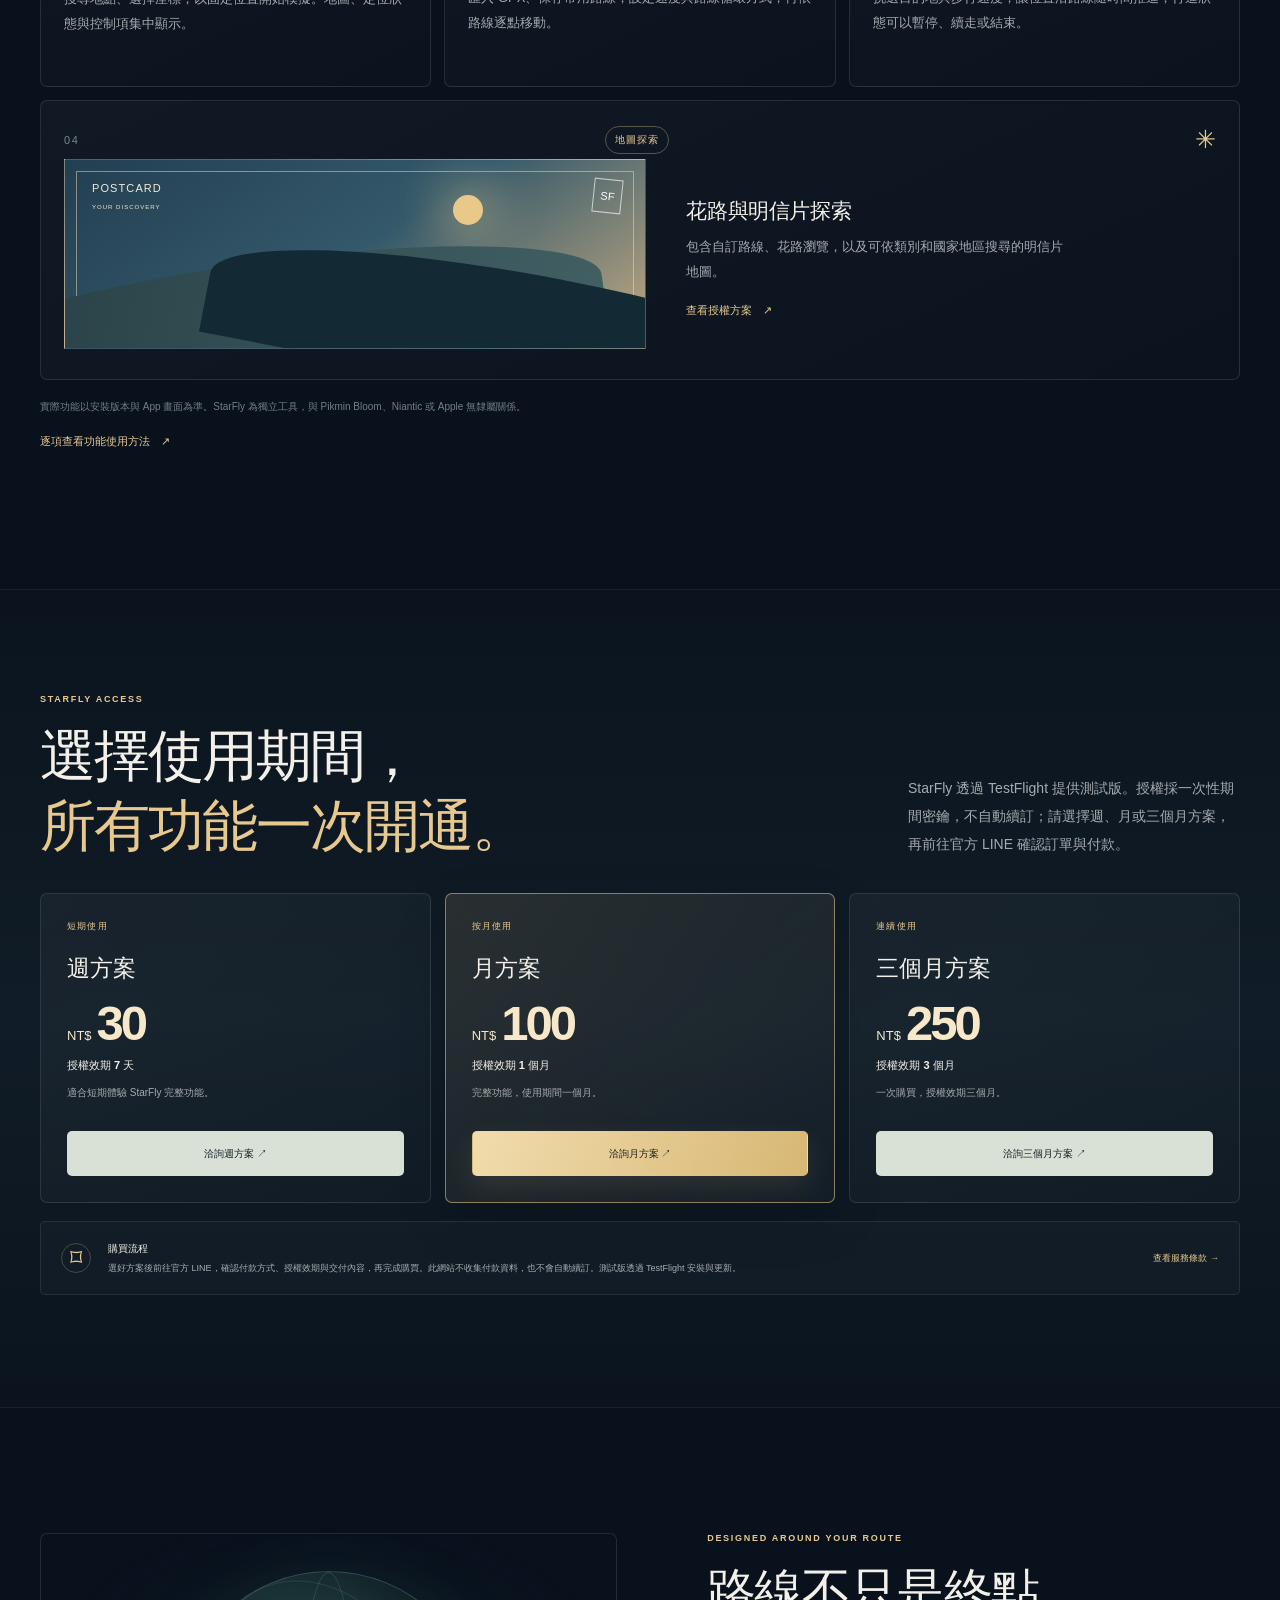
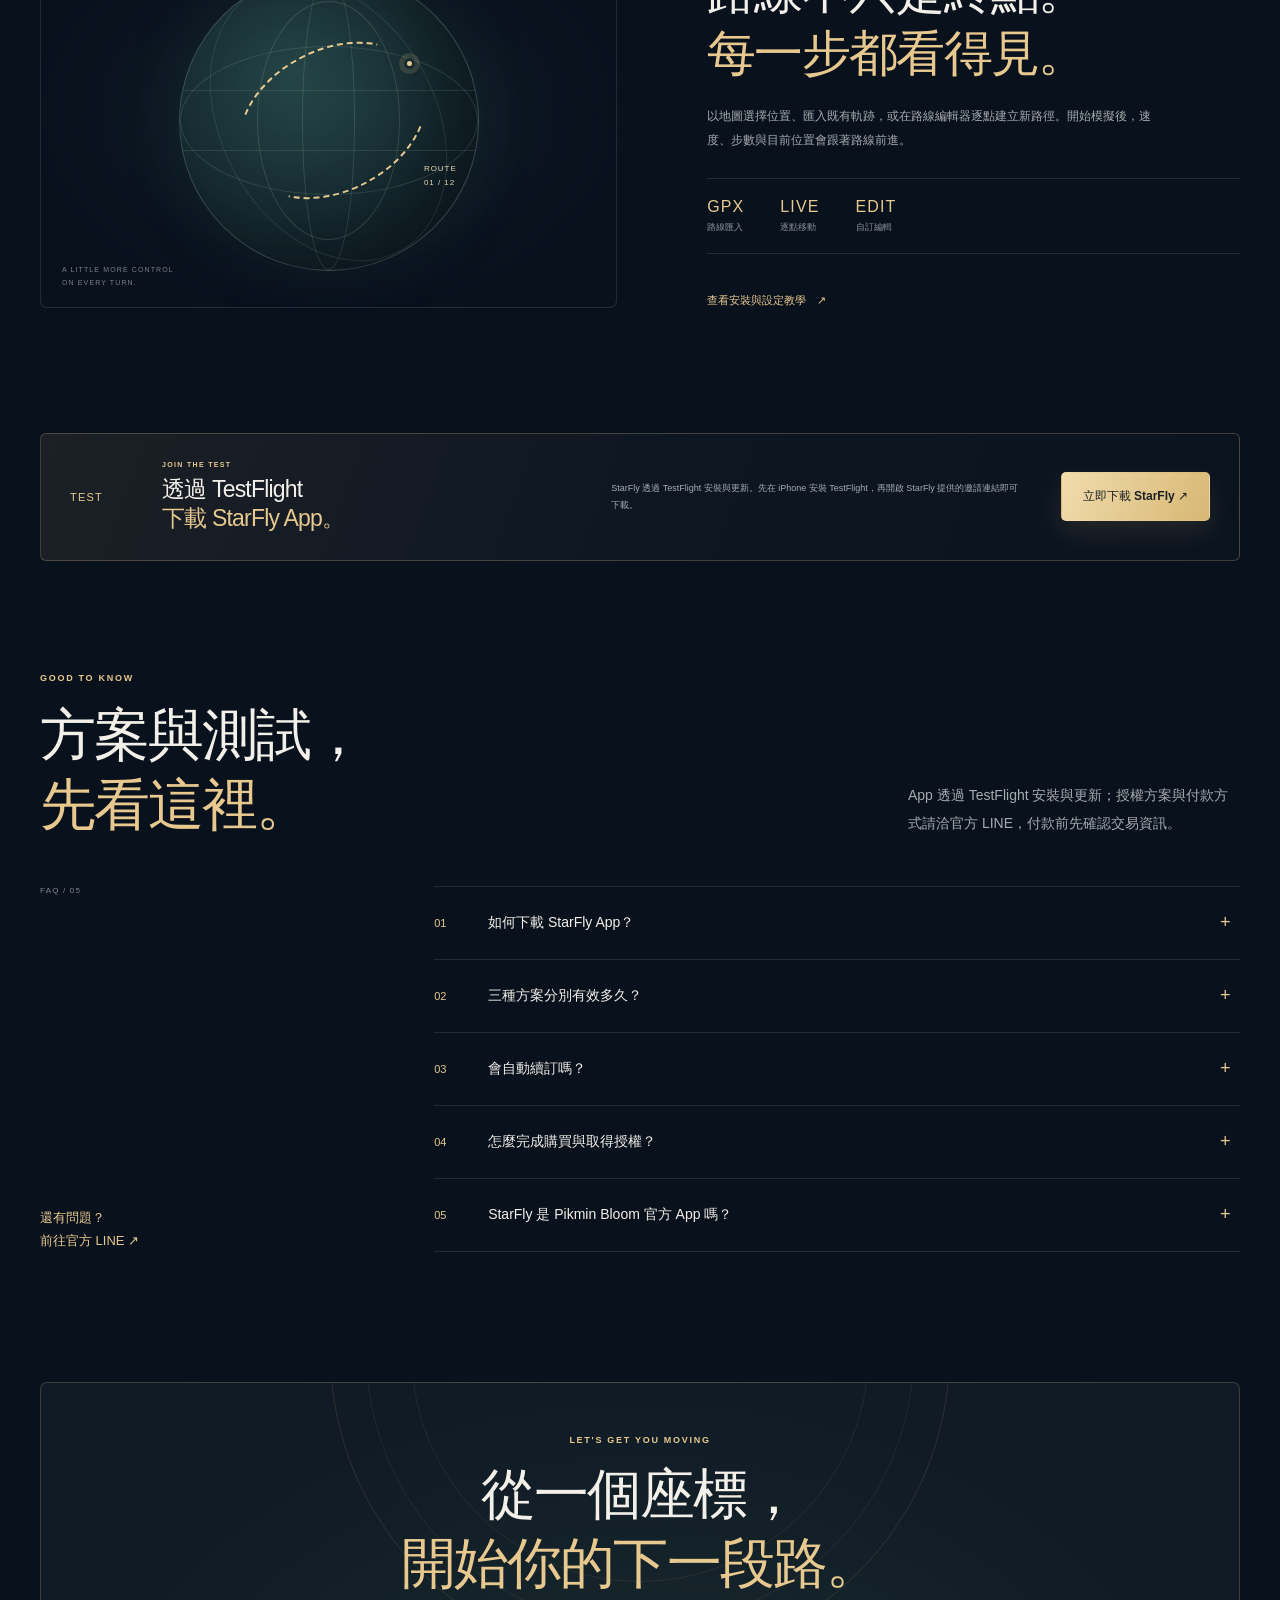
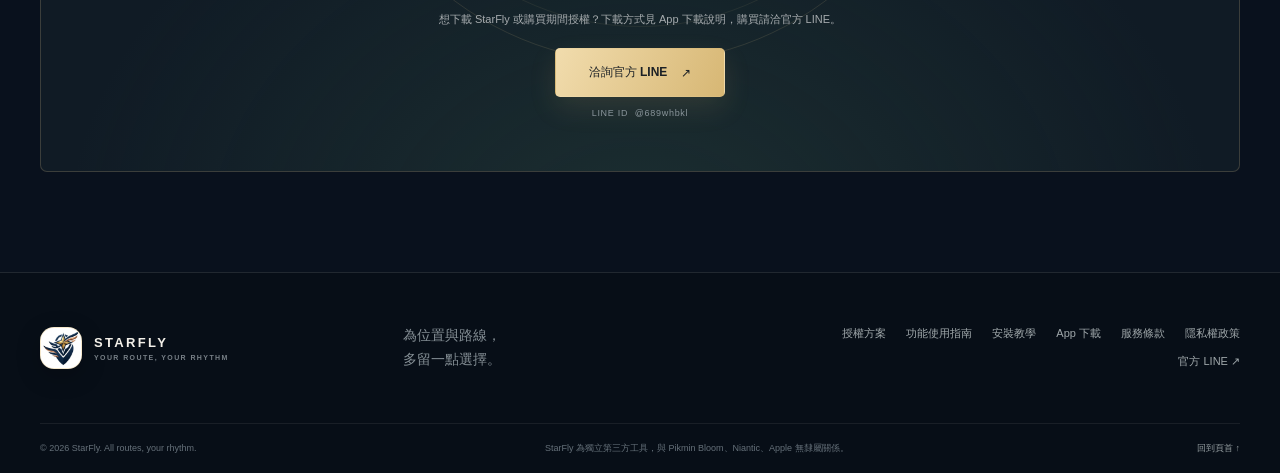
==== commit fcca5795: "Add files via upload" ====
--- a/index.html
+++ b/index.html
@@ -20,7 +20,7 @@
     </a>
     <button class="menu-toggle" type="button" aria-expanded="false" aria-controls="primary-nav" aria-label="開啟導覽選單"><span></span><span></span></button>
     <nav class="primary-nav" id="primary-nav" aria-label="主要導覽">
-      <a href="#features">功能</a><a href="#plans">授權方案</a><a href="install.html">安裝教學</a><a href="https://testflight.apple.com/join/sr3w7648">App 下載</a><a href="#faq">常見問題</a>
+      <a href="#features">功能</a><a href="guide.html">功能使用指南</a><a href="#plans">授權方案</a><a href="install.html">安裝教學</a><a href="https://testflight.apple.com/join/sr3w7648">App 下載</a>
       <a class="nav-contact" href="https://line.me/R/ti/p/@689whbkl" target="_blank" rel="noopener noreferrer">洽詢 LINE <span aria-hidden="true">↗</span></a>
     </nav>
   </header>
@@ -32,7 +32,7 @@
         <h1>讓每段移動，<br><em>都由你決定。</em></h1>
         <p class="hero-intro">StarFly 是 iPhone 位置與路線模擬工具，透過 TestFlight 提供測試版。所有功能採期間授權，方案分為週、月與三個月；購買與授權開通請洽官方 LINE。</p>
         <div class="hero-actions">
-          <a class="button button-gold" href="#plans">查看授權方案 <span aria-hidden="true">↘</span></a>
+          <a class="button button-gold" href="guide.html">查看功能使用指南 <span aria-hidden="true">↗</span></a>
           <a class="button button-outline" href="https://line.me/R/ti/p/@689whbkl" target="_blank" rel="noopener noreferrer">前往官方 LINE 購買 <span aria-hidden="true">↗</span></a>
         </div>
         <div class="hero-meta"><span><i class="status-dot"></i> iPhone 專用</span><span>TestFlight 安裝</span><span>週／月／三個月授權</span></div>
@@ -84,7 +84,8 @@
           <div class="feature-wide-copy"><h3>花路與明信片探索</h3><p>包含自訂路線、花路瀏覽，以及可依類別和國家地區搜尋的明信片地圖。</p><a class="text-link" href="#plans">查看授權方案 <span aria-hidden="true">↗</span></a></div>
         </article>
       </div>
-      <p class="section-footnote">實際功能以安裝版本與 App 畫面為準。StarFly 為獨立工具，與 Pikmin Bloom、Niantic 或 Apple 無隸屬關係。</p>
+      <p class="section-footnote">實際功能以安裝版本與 App 畫面為準。StarFly 為獨立工具，與 Pikmin Bloom、Niantic 或 Apple 無隸屬關係。</p>
+      <a class="text-link" href="guide.html">逐項查看功能使用方法 <span aria-hidden="true">↗</span></a>
     </section>
 
     <section class="pricing-section" id="plans">
@@ -127,7 +128,7 @@
   </main>
 
   <footer class="site-footer">
-    <div class="footer-main section-shell"><a class="wordmark footer-wordmark" href="#top"><span class="brand-mark"><img src="assets/starfly-icon.png" alt=""></span><span>STARFLY<small>YOUR ROUTE, YOUR RHYTHM</small></span></a><p>為位置與路線，<br>多留一點選擇。</p><nav aria-label="頁尾導覽"><a href="#plans">授權方案</a><a href="install.html">安裝教學</a><a href="https://testflight.apple.com/join/sr3w7648">App 下載</a><a href="terms.html">服務條款</a><a href="privacy.html">隱私權政策</a><a href="https://line.me/R/ti/p/@689whbkl" target="_blank" rel="noopener noreferrer">官方 LINE ↗</a></nav></div>
+    <div class="footer-main section-shell"><a class="wordmark footer-wordmark" href="#top"><span class="brand-mark"><img src="assets/starfly-icon.png" alt=""></span><span>STARFLY<small>YOUR ROUTE, YOUR RHYTHM</small></span></a><p>為位置與路線，<br>多留一點選擇。</p><nav aria-label="頁尾導覽"><a href="#plans">授權方案</a><a href="guide.html">功能使用指南</a><a href="install.html">安裝教學</a><a href="https://testflight.apple.com/join/sr3w7648">App 下載</a><a href="terms.html">服務條款</a><a href="privacy.html">隱私權政策</a><a href="https://line.me/R/ti/p/@689whbkl" target="_blank" rel="noopener noreferrer">官方 LINE ↗</a></nav></div>
     <div class="footer-bottom section-shell"><span>© <span data-current-year>2026</span> StarFly. All routes, your rhythm.</span><span>StarFly 為獨立第三方工具，與 Pikmin Bloom、Niantic、Apple 無隸屬關係。</span><a href="#top">回到頁首 ↑</a></div>
   </footer>
 </body>
